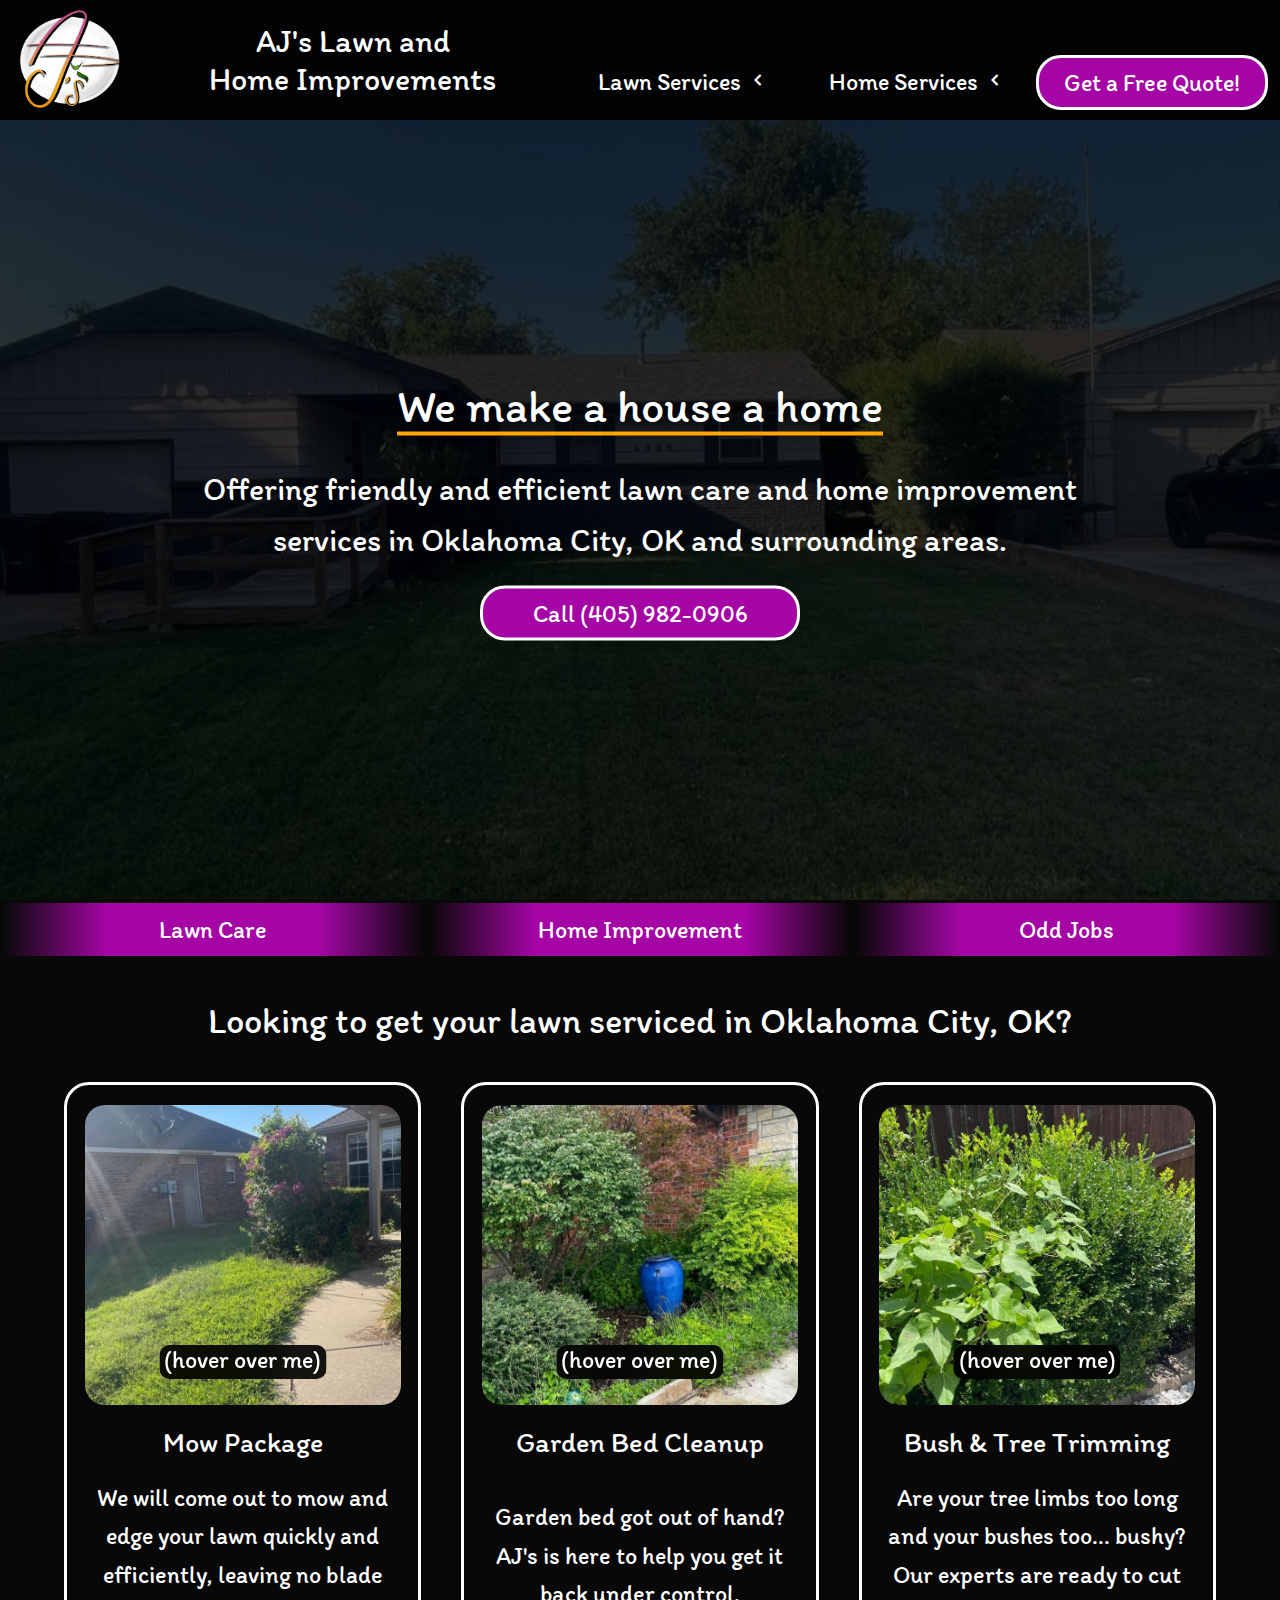
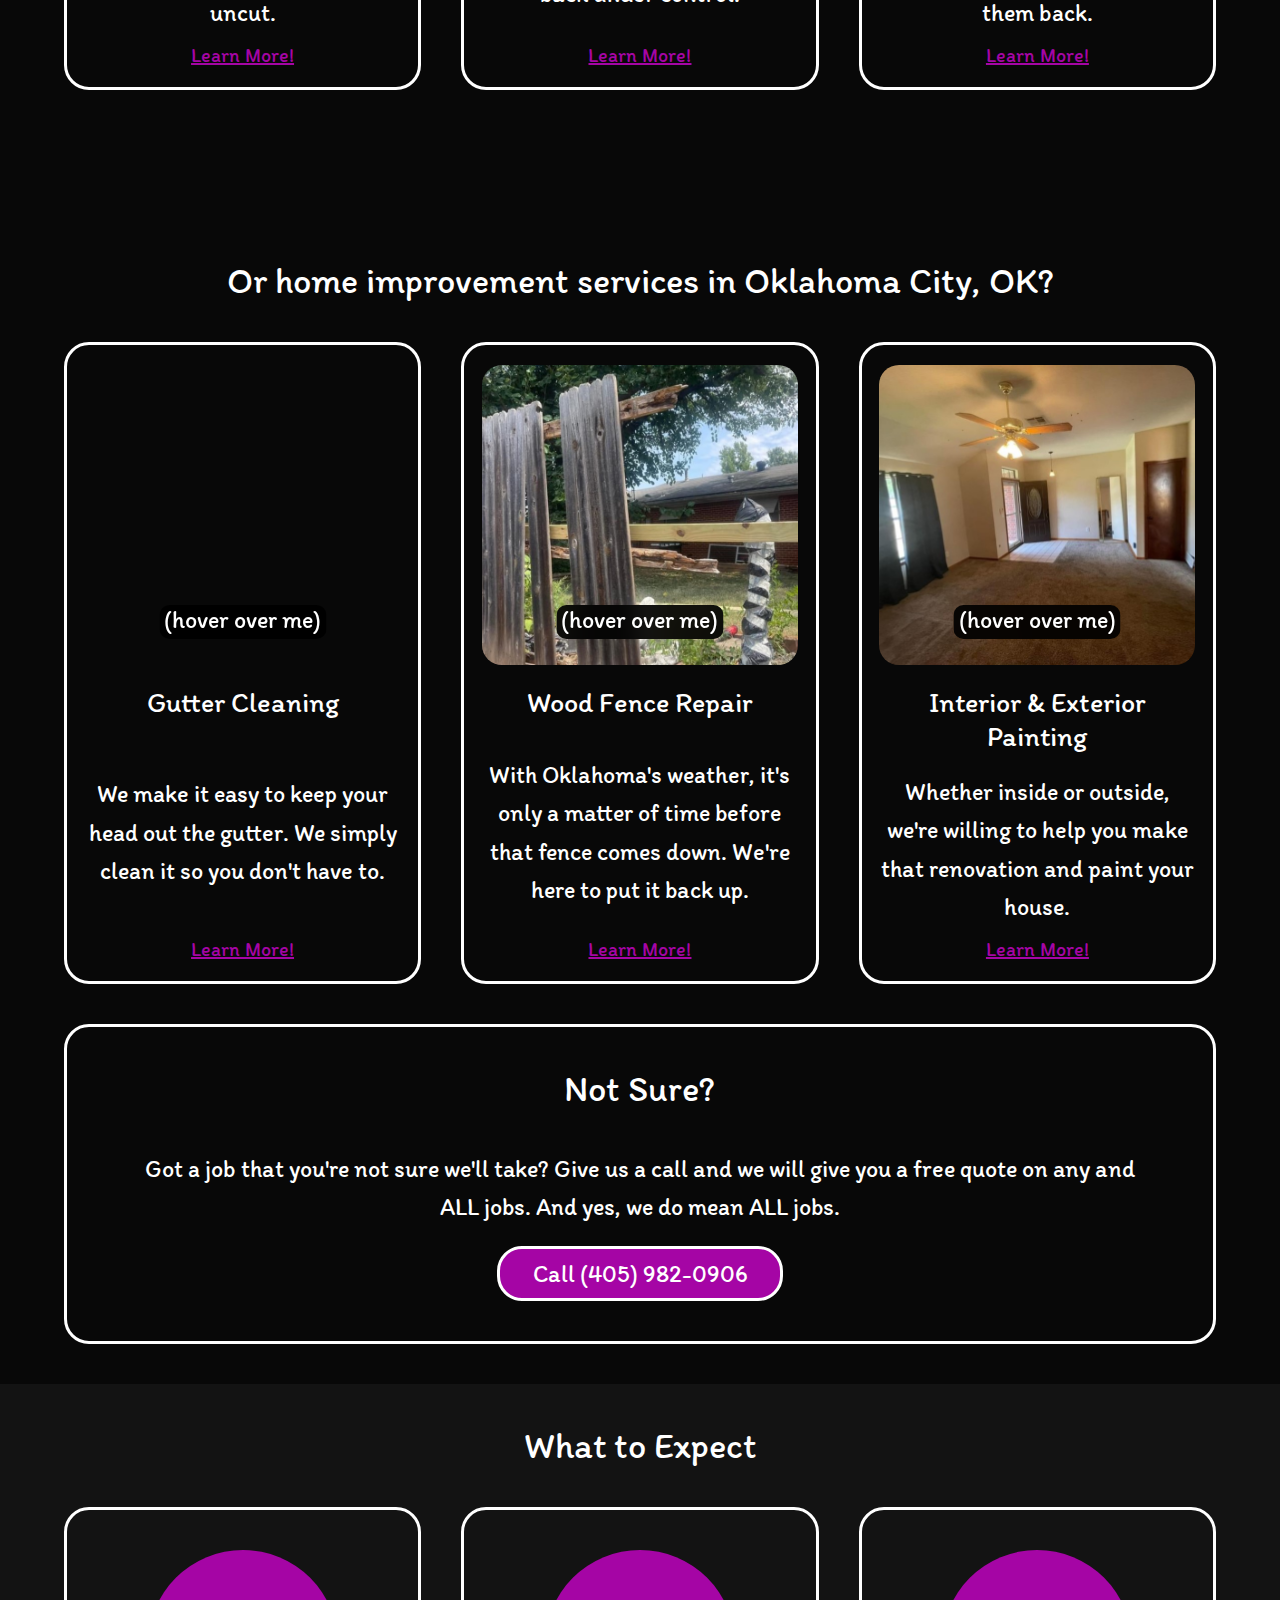
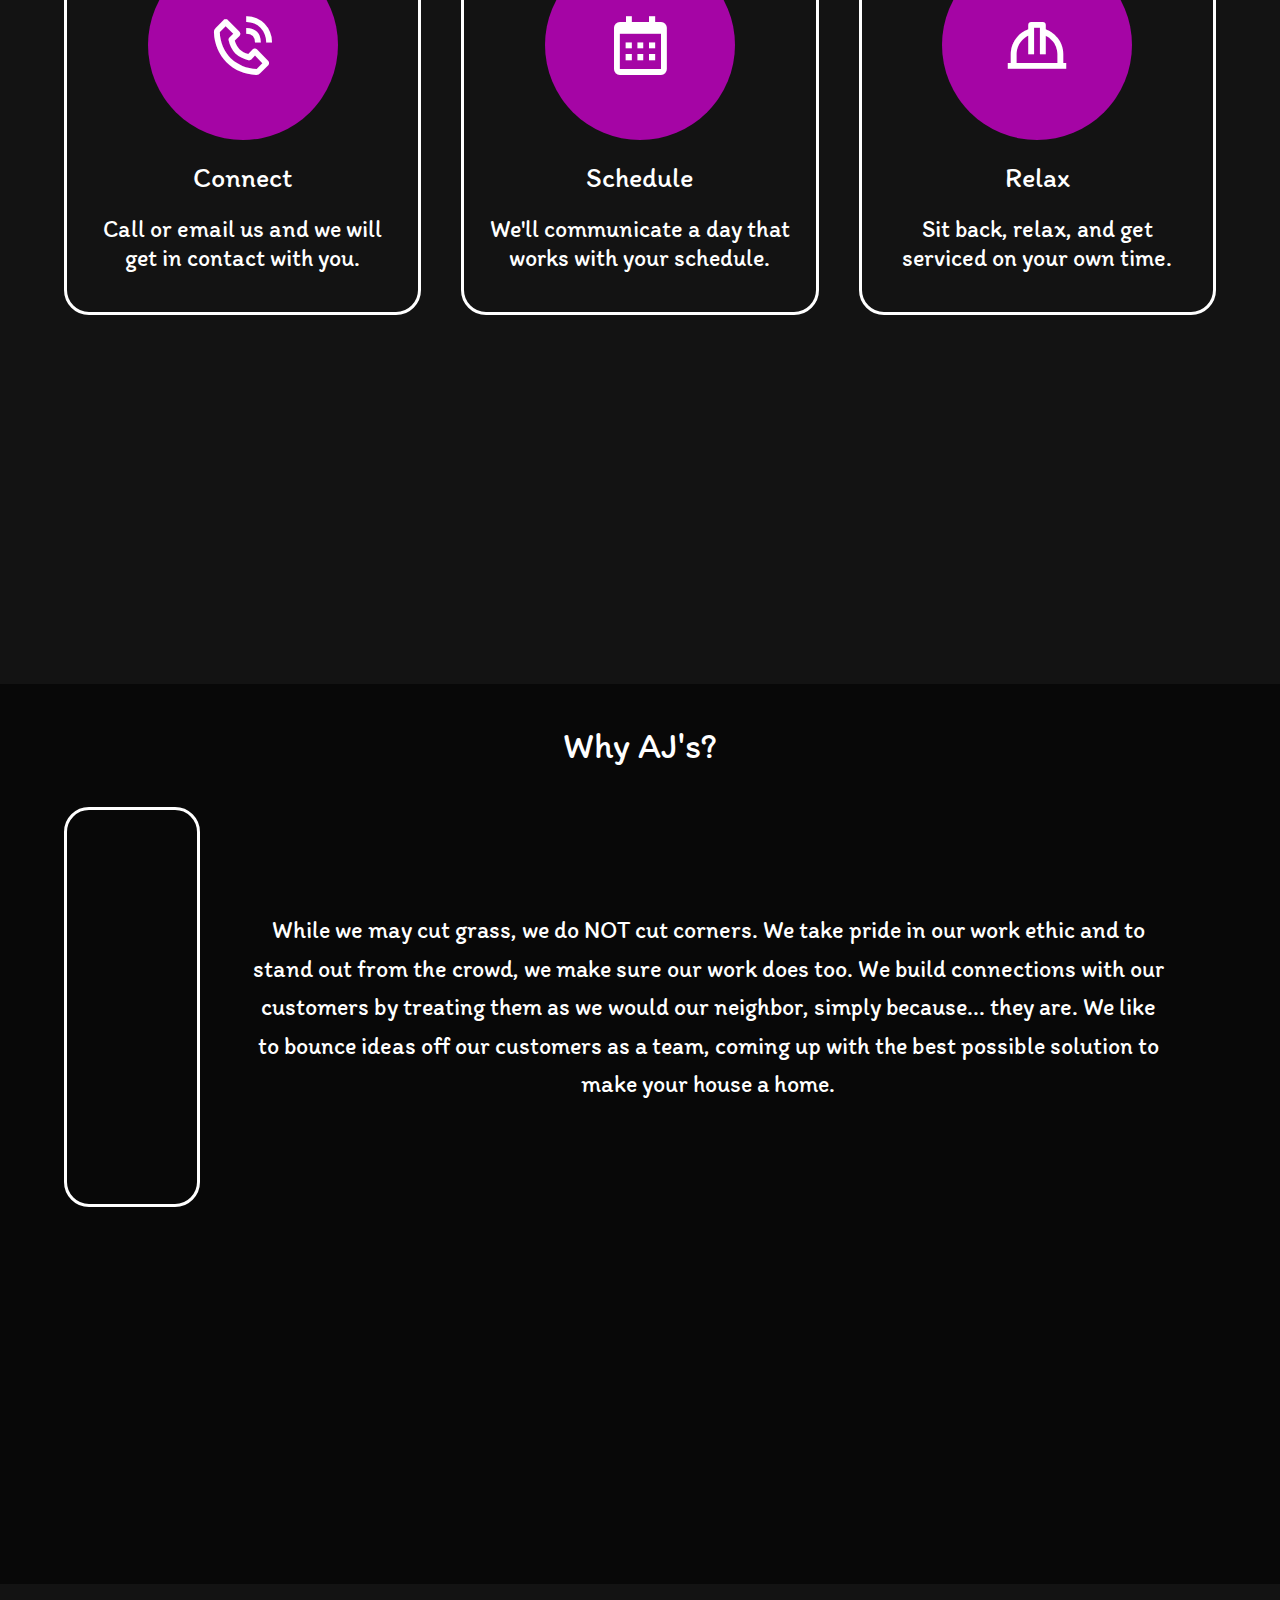
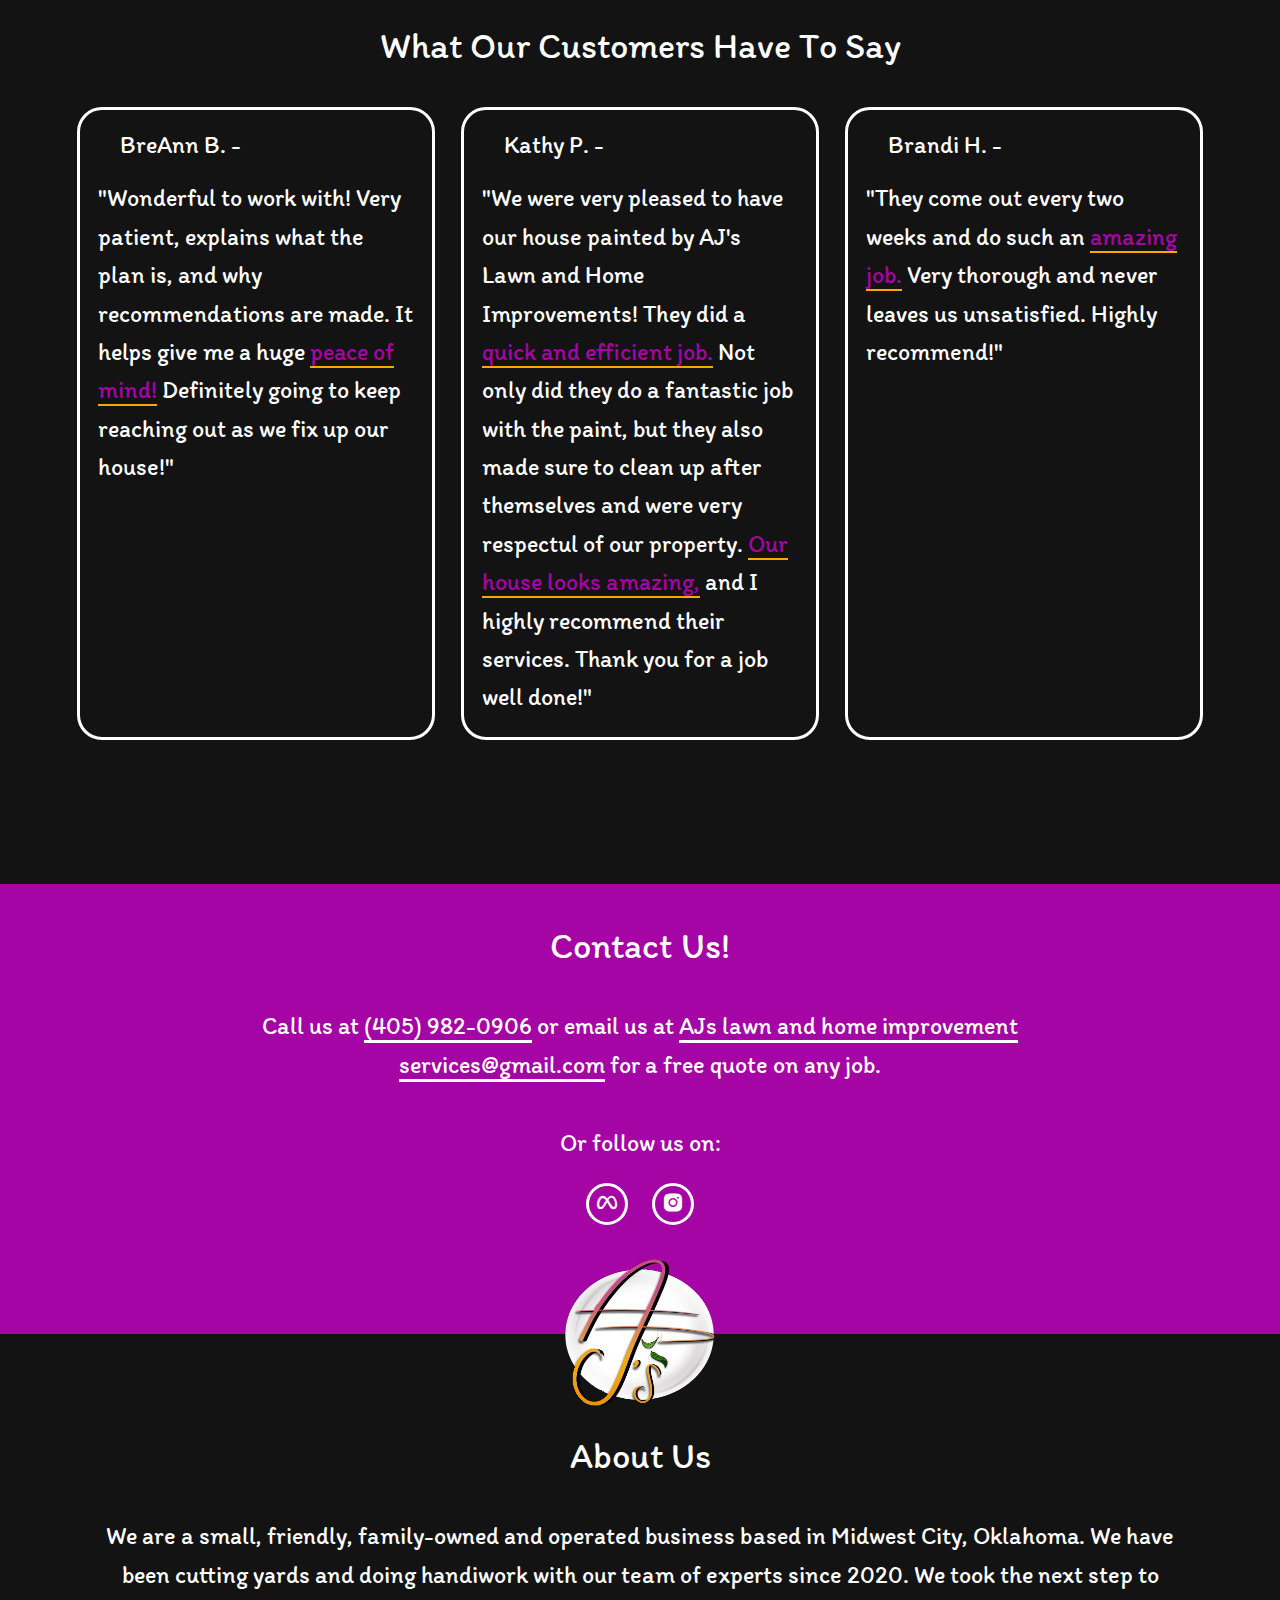
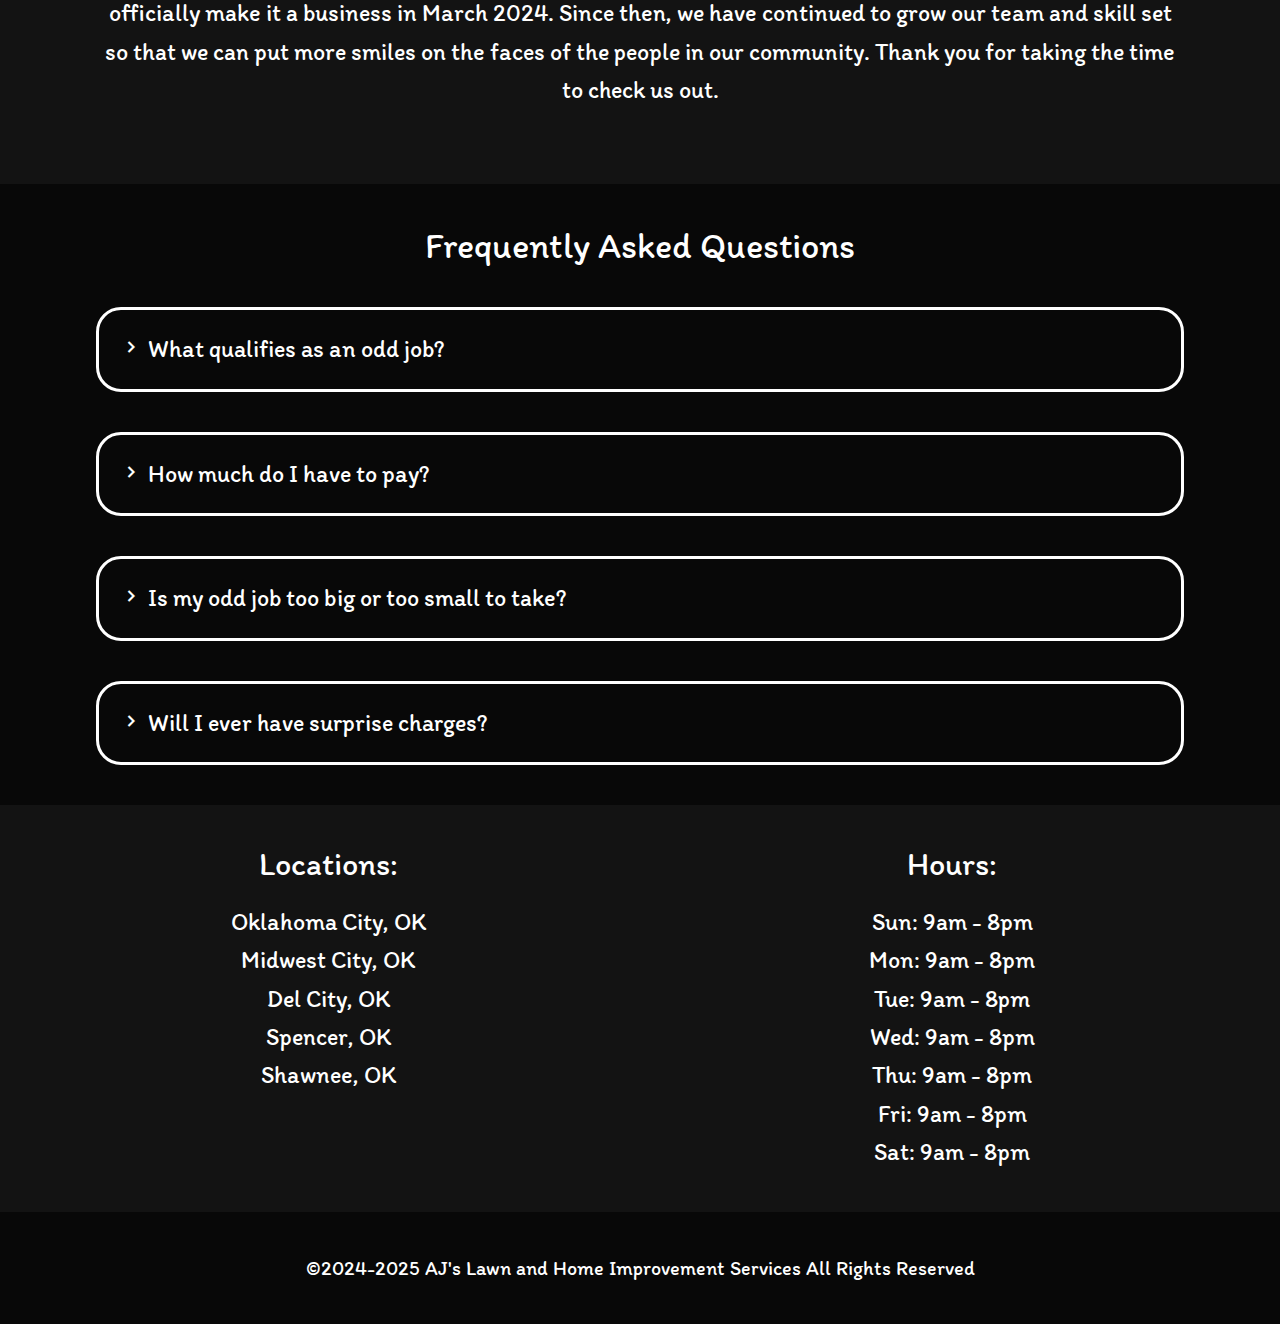
==== index.html @ fb057e5a "smoothes out service image transition" ====
<!DOCTYPE html>
<html lang="en">
<head>
    <meta charset="UTF-8">
    <meta name="viewport" content="width=device-width, initial-scale=1.0">
    <title>AJ's Lawn and Home Improvements</title>
    <link rel="shortcut icon" href="img/Ajs_logo1.png" type="image/x-icon">

    <link rel="stylesheet" href="style.css">

    <link href='https://unpkg.com/boxicons@2.1.4/css/boxicons.min.css' rel='stylesheet'>

        
    <link rel="preconnect" href="https://fonts.googleapis.com">
    <link rel="preconnect" href="https://fonts.gstatic.com" crossorigin>
    <link href="https://fonts.googleapis.com/css2?family=Itim&family=Red+Hat+Display:ital,wght@0,300..900;1,300..900&display=swap" rel="stylesheet">
</head>

 
<body>
    <!-- ----------- Nav -------------- -->
    <header>
        <nav>
            <a class="nav-block" href="#">
                <img src="img/Ajs_logo1.png" alt="AJ's Lawn and Home Improvements Logo" loading="lazy">
                <h1>AJ's Lawn and
                    <br>Home Improvements
                </h1>
            </a>

            <i id="menu-icon" class='bx bx-menu' tabindex="0"></i>
            <div id="hamburger-menu" class="nav-block">                
                <details class="nav-dropdown" id="lawn-dropdown">
                    <summary>Lawn Services
                        <i class='bx bx-chevron-down'></i>
                    </summary>
                    
                    <ul class="dropdown">
                        <li><a href="AJsmowservice.html">Mow Package</a></li>
                        <li><a href="AJsgardenservice.html">Garden Bed Cleanup</a></li>
                        <li><a href="AJsbushandtreetrimmingservices.html">Bush And Tree Trimming</a></li>
                    </ul>
                </details>

                <details class="nav-dropdown" id="home-dropdown">
                    <summary>Home Services
                        <i class='bx bx-chevron-down'></i>
                    </summary>

                    <ul class="dropdown">
                        <li><a href="AJsguttercleaningservices.html">Gutter Cleaning</a></li>
                        <li><a href="AJsfencerepairservices.html">Wood Fence Repair</a></li>
                        <li><a href="AJspaintservices.html">Interior & Exterior Painting</a></li>
                    </ul>
                </details>
                
    
                <a href="tel:+14059820906" class="nav-btn">Get a Free Quote!</a>
            </div>
        </nav>
    </header>

    <!-- ---------- Hero -------------- -->
    <main>
    <section id="hero">
        <div class="hero-container">
            <div role="presentation" class="hero-img"></div>
            <div class="hero-overlay">
                <h2>We make a house a home</h2>
                <p>Offering friendly and efficient lawn care and home improvement services in Oklahoma City, OK and surrounding areas.</p>
                <a class="call-btn" href="tel:+14059820906">Call (405) 982-0906</a>
            </div>
        </div>
        <!-- img footer -->
        <ul id="hero-footer">
            <li class="hero-footer-item">Lawn Care</li>
            <li class="hero-footer-item">Home Improvement</li>
            <li class="hero-footer-item">Odd Jobs</li>
        </ul>
    </section>


    <!-- -------- Service List --------- -->
    <section id="lawn-service-container" class="service-container">
        <h2>Looking to get your lawn serviced in Oklahoma City, OK? </h2>
        <div class="services-list">
            <div class="card">
                <div class="service-img" tabindex="0"><div class="mow-b"></div><div class="mow-a"></div></div>
                <div class="card-content">
                    <h3>Mow Package</h3>
                    <p>We will come out to mow and edge your lawn quickly and efficiently, leaving no blade uncut.</p>
                    <a href="AJsmowservice.html">Learn More!</a>
                </div>
            </div>

            <div class="card">
                <div class="service-img" tabindex="0"><div class="garden-b"></div><div class="garden-a"></div></div>
                <div class="card-content">
                    <h3>Garden Bed Cleanup</h3>
                    <p>Garden bed got out of hand? AJ's is here to help you get it back under control.</p>
                    <a href="AJsgardenservice.html">Learn More!</a>
                </div>
            </div>
            
            <div class="card">
                <div class="service-img" tabindex="0"><div class="bush-b"></div><div class="bush-a"></div></div>
                <div class="card-content">
                    <h3>Bush & Tree Trimming</h3>
                    <p>Are your tree limbs too long and your bushes too... bushy? Our experts are ready to cut them back.</p>
                    <a href="AJsbushandtreetrimmingservices.html">Learn More!</a>
                </div>
            </div>
        </div>
    </section>


    <!-- -------- Home Services --------- -->
    <section id="home-service-container" class="service-container">
        <h2>Or home improvement services in Oklahoma City, OK?</h2>
        <div class="services-list">
            <div class="card">
                <div class="service-img" tabindex="0"><div class="gutter-b"></div><div class="gutter-a"></div></div>
                <div class="card-content">
                    <h3>Gutter Cleaning</h3>
                    <p>We make it easy to keep your head out the gutter. We simply clean it so you don't have to.</p>
                    <a href="AJsguttercleaningservices.html">Learn More!</a>
                </div>
            </div>
            <div class="card">
                <div class="service-img" tabindex="0"><div class="fence-b"></div><div class="fence-a"></div></div>
                <div class="card-content">
                    <h3>Wood Fence Repair</h3>
                    <p>With Oklahoma's weather, it's only a matter of time before that fence comes down. We're here to put it back up.</p>
                    <a href="AJsfencerepairservices.html">Learn More!</a>
                </div>
            </div>
            <div class="card">
                <div class="service-img" tabindex="0"><div class="paint-b"></div><div class="paint-a"></div></div>
                <div class="card-content">
                    <h3>Interior & Exterior Painting</h3>
                    <p>Whether inside or outside, we're willing to help you make that renovation and paint your house.</p>
                    <a href="AJspaintservices.html">Learn More!</a>
                </div>
            </div>
        </div>

        <!-- ------- Odd Jobs -------- -->
        <div id="odd">
            <h2>Not Sure?</h2>
            <p>Got a job that you're not sure we'll take? Give us a call and we will give you a free quote on any and ALL jobs. And yes, we do mean ALL jobs.</p>
            <a class="call-btn" href="tel:+14059820906">Call (405) 982-0906</a>
        </div>
    </section>

    
    <!-- -------- How It Works --------- -->
    <section class="expect-container">
        <h2>What to Expect</h2>
        <div class="expect-card-container">
            <div class="expect-card">
                <i class='bx bx-phone-call' alt="phone"></i>
                <h3>Connect</h3>
                <p>Call or email us and we will get in contact with you.</p>
            </div>
            <div class="expect-card">
                <i class='bx bx-calendar' alt="calendar"></i>
                <h3>Schedule</h3>
                <p>We'll communicate a day that works with your schedule.</p>
            </div>
            <div class="expect-card">
                <i class='bx bx-hard-hat' alt="hard-hat"></i>
                <h3>Relax</h3>
                <p>Sit back, relax, and get serviced on your own time.</p>
            </div>
        </div>
    </section>


    <!-- --------- Why Us --------- -->
    <section id="why">
        <h2>Why AJ's?</h2>
        <div id="why-container">
            <img src="img/Background2.jpg" loading="lazy" alt="nice clean house">
            <div>
                <p>While we may cut grass, we do NOT cut corners. We take pride in our work ethic and to stand out from the crowd, we make sure our work does too. We build connections with our customers by treating them as we would our neighbor, simply because... they are. We like to bounce ideas off our customers as a team, coming up with the best possible solution to make your house a home.
                </p>
            </div>
        </div>
    </section>


    <!-- ------- Testimonials -------- -->
    <section id="testimonials">
        <h2>What Our Customers Have To Say</h2>
        <div class="testimonials-container">
            <div class="testimonial">
                <p class="name">BreAnn B. -</p>
                <p class="review">"Wonderful to work with! Very patient, explains what the plan is, and why recommendations are made. It helps give me a huge <span class="em">peace of mind!</span> Definitely going to keep reaching out as we fix up our house!"</p>
            </div>
            <div class="testimonial">
                <p class="name">Kathy P. -</p>
                <p class="review">"We were very pleased to have our house painted by AJ's Lawn and Home Improvements! They did a <span class="em">quick and efficient job.</span> Not only did they do a fantastic job with the paint, but they also made sure to clean up after themselves and were very respectul of our property. <span class="em">Our house looks amazing,</span> and I highly recommend their services. Thank you for a job well done!"</p>
            </div>
            <div class="testimonial">
                <p class="name">Brandi H. -</p>
                <p class="review">"They come out every two weeks and do such an <span class="em">amazing job.</span> Very thorough and never leaves us unsatisfied. Highly recommend!"</p>
            </div>
        </div>
    </section>

    <!-- --------- CTA ------------ -->
    <section id="contact">
        <h2>Contact Us!</h2>
        <p>Call us at 
            <a href="tel:+14059820906">(405) 982-0906</a> 
            or email  us at  
            <a href="mailto:ajslawnandhomeimprovementservices@gmail.com">AJs lawn and home improvement services@gmail.com</a>
            for a free quote on any job.
        </p>
        <p>Or follow us on:</p>
        <div class="social">
            <a target="_blank" href="https://www.facebook.com/profile.php?id=61559589351404" alt="AJs facebook page" aria-label="check out AJ's Facebook page" title="check out AJ's Facebook page"><i class='bx bxl-meta'></i></a>
            <a target="_blank" href="https://www.instagram.com/_fresky_/" alt="AJs Instagram" aria-label="Check out AJ's Instagram page" title="Check out AJ's Instagram page"><i class='bx bxl-instagram-alt'></i></a>
        </div>
    </section>

    <!-- ------- About ------- -->
    <section id="about">
        <img src="img/Ajs_logo1.png" alt="aj's logo" loading="lazy">
        <h2>About Us</h2>
        <p>We are a small, friendly, family-owned and operated business based in Midwest City, Oklahoma. We have been cutting yards and doing handiwork with our team of experts since 2020. We took the next step to officially make it a business in March 2024. Since then, we have continued to grow our team and skill set so that we can put more smiles on the faces of the people in our community. Thank you for taking the time to check us out.</p>
    </section>
    </main>

    <!-- --------- Footer -------- -->
    <footer>

        <section id="faq">
            <h2>Frequently Asked Questions</h2>
            <details class="question">
                <summary>
                    <i class='bx bx-chevron-down'></i>
                    <p>What qualifies as an odd job?</p>
                </summary>
                <div class="answer">
                    <hr>
                    <p>
                        Any job that you don't want to do! Whether it's easy or hard, we're willing to talk it through and see what we can do to make your house a home.
                    </p>
                </div>
            </details>
            <details class="question">
                <summary>
                    <i class='bx bx-chevron-down'></i>
                    <p>How much do I have to pay?</p>
                </summary>
                <div class="answer">
                    <hr>
                    <p>
                        Just as the work required from job to job will vary, the pay varies too. This allows us to service you for the fairest rate on our work.
                    </p>
                </div>            
            </details>
            <details class="question">
                <summary>
                    <i class='bx bx-chevron-down'></i>
                    <p>Is my odd job too big or too small to take?</p>
                </summary>
                <div class="answer">
                    <hr>
                    <p>
                        There is no job that is too big or too small for us. We do everything from cutting grass and putting up shelves to building full on room additions.
                    </p>
                </div>            
            </details>
            <details class="question">
                <summary>
                    <i class='bx bx-chevron-down'></i>
                    <p>Will I ever have surprise charges?</p>
                </summary>
                <div class="answer">
                    <hr>
                    <p>
                        NO! We will never spring extra charges on you. We only charge extra for cutting overgrown yards and cutting tree limbs that are next to powerlines. However, these charges will be brought up when we give you an estimate. 
                    </p>
                </div>            
            </details>
        </section>

        <div class="footer-container">
            <!-- Locations -->
            <div id="locations" class="shared">
                <h2 class="footer-h2">Locations: </h2>
                <ul class="footer-list">
                    <li>Oklahoma City, OK</li>
                    <li>Midwest City, OK</li>
                    <li>Del City, OK</li>
                    <li>Spencer, OK</li>
                    <li>Shawnee, OK</li>
                </ul>
            </div>

            <hr class="shared">
    
            <!-- Hours -->
            <div id="hours" class="shared">
                <h2 class="footer-h2">Hours: </h2>
                <ul class="footer-list">
                    <li>Sun: 9am - 8pm</li>
                    <li>Mon: 9am - 8pm</li>
                    <li>Tue: 9am - 8pm</li>
                    <li>Wed: 9am - 8pm</li>
                    <li>Thu: 9am - 8pm</li>
                    <li>Fri: 9am - 8pm</li>
                    <li>Sat: 9am - 8pm</li>
                </ul>
            </div>
        </div>
        <div id="footer-btm">&copy;2024-2025 AJ's Lawn and Home Improvement Services All Rights Reserved</div>
    </footer>

    <script src="script.js" defer></script>

</body>
---- style.css ----
html {
	scrollbar-color: var(--secondary) var(--primary);
	overflow-x: hidden;
}

* {
	box-sizing: border-box;
	padding: 0;
	margin: 0;
	font-family: "Itim", cursive;
	font-weight: 400;
	font-style: normal;
}

:root {
	--primary: #a505a5;
	--secondary: #fda604;
	--main-bg: #080808;
	--second-bg: #131313;
	--smallest-font-size: 20px;
	--regular-font-size: 24px;
	--small-header-font-size: 32px;
	--large-header-font-size: 36px;
	--line-height: 1.6;
	--reg-pad: 40px;
	--md-pad: 20px;
	--sm-pad: 10px;
	--center: 0 auto;
}

body {
	background-color: var(--main-bg);
	font-style: normal;
	overflow-x: hidden;
	position: relative;
	z-index: -10;
}
header {
	position: sticky;
	height: 0;
	top: 0;
	left: 0;
	z-index: 5;
	width: 100%;
}
nav {
	width: 100%;
	display: flex;
	flex-direction: row;
	justify-content: space-between;
	align-items: end;
	padding: var(--sm-pad);
	color: white;
	background-color: rgba(0, 0, 0, 0.9);
}
#menu-icon {
	display: none;
	font-size: var(--large-header-font-size);
}
.nav-block {
	display: flex;
	flex-direction: row;
	align-items: center;
	text-align: center;
}

a.nav-block {
	min-width: 38vw;
	justify-content: space-between;
}

#hamburger-menu {
	min-width: 55vw;
	display: flex;
	flex-direction: row;
	justify-content: space-evenly;
	align-items: center;
}

a.nav-block h1 {
	font-size: var(--small-header-font-size);
	transition: transform 0.3s ease-out;
	text-align: center;
}

a.nav-block h1:hover,
a.nav-block:focus h1 {
	transform: scale(1.05);
}

nav a {
	text-decoration: none;
	color: white;
}

.nav-block img {
	margin: 0 10px;
	width: 100px;
	height: 100px;
	transition: transform 0.3s ease-out;
}
.nav-block img:hover, .nav-block:focus img {
	transform: scale(1.1);
}
.nav-btn {
	padding: var(--sm-pad);
	min-width: 213px;
	background-color: var(--primary);
	border-radius: 25px;
	border: 3px solid white;
}

.nav-btn:hover,
.nav-btn:focus {
	transform: scale(1.1);
	border: 3px solid var(--secondary);
	color: var(--secondary);
	box-shadow: 0 0 12px var(--secondary);
}

.nav-dropdown,
.nav-btn {
	font-size: var(--regular-font-size);
	text-decoration: none;
	transition: 0.3s ease-out;
	color: white;
	cursor: pointer;
	position: relative;
	width: 33%;
}
.nav-dropdown summary {
	list-style-type: none;
	border-bottom: 3px solid transparent;
	transition: transform 0.3s ease-in-out, border-bottom 0.3s ease-in-out;
}
.nav-dropdown i {
	transform: rotate(90deg);
	transition: transform 0.3s ease-in-out;
}
.nav-dropdown ul {
	display: block;
	position: absolute;
	overflow: hidden;
	padding-top: 53px;
	top: 0;
	left: 50%;
	transform: translateX(-50%);
	border-radius: 0 0 10px 10px;
	opacity: 0;
	max-height: 0;
	transition: max-height 0.4s ease, opacity 0.4s ease;
}
.nav-dropdown.active summary {
	transform: scale(1.1);
	border-bottom: 3px solid var(--primary);
}
.nav-dropdown.active i {
	transform: rotate(0deg);
}
.nav-dropdown.active ul{
	opacity: 1;
	max-height: 206px;
}
.nav-dropdown ul li {
	list-style-type: none;
	text-wrap: nowrap;
	padding: var(--sm-pad) 15px;
	border-bottom: 2px solid white;
	background-color: rgba(0, 0, 0, 0.9);
}
.nav-dropdown ul li:nth-child(1) {
	padding-top: 0;
}
.nav-dropdown ul li:last-child {
	border-bottom: 3px solid transparent;
	border-radius: 0 0 10px 10px;
}
.nav-dropdown ul li a {
	text-decoration: none;
	color: white;
	border-bottom: 3px solid transparent;
	transition: border-bottom 0.3s ease;
}
.nav-dropdown ul li a:hover, .nav-dropdown ul li a:focus {
	border-bottom: 3px solid var(--primary);
}

/*---------- hero-------------*/

section {
	min-height: 100lvh;
}

#hero .hero-container {
	position: relative;
	width: 100%;
	height: 100lvh;
}

#hero .hero-img {
	background-image: linear-gradient(rgba(0, 0, 0, 0.8), rgba(0, 0, 0, 0.8)),
		url(img/Background1.jpg);
	background-position: top;
	background-repeat: no-repeat;
	background-size: cover;
	position: relative;
	height: 100lvh;
}

#hero .hero-overlay {
	display: flex;
	flex-direction: column;
	align-items: center;
	text-align: center;
	position: absolute;
	width: 100%;
	color: white;
	top: 55%;
	left: 50%;
	transform: translate(-50%, -50%);
	z-index: 3;
}

.hero-overlay h2 {
	text-decoration: underline;
	text-decoration-color: var(--secondary);
	text-underline-offset: 10px;
	font-size: 46px;
	padding: var(--md-pad) var(--sm-pad) 0;
	width: 90%;
	margin: auto;
	line-height: var(--line-height);
}

.hero-overlay p {
	font-size: var(--small-header-font-size);
	padding: var(--md-pad) var(--sm-pad);
	width: 75%;
	line-height: var(--line-height);
}

a.call-btn {
	width: 25%;
	min-width: 265px;
	color: white;
	font-size: var(--regular-font-size);
	text-decoration: none;
	padding: var(--sm-pad);
	background-color: var(--primary);
	border: 3px solid white;
	border-radius: 25px;
	text-align: center;
	display: block;
	margin: var(--center);
	transition: transform 0.3s ease;
}

a.call-btn:hover, a.call-btn:focus {
	transform: scale(1.1);
	border: 3px solid var(--secondary);
	color: var(--secondary);
	box-shadow: 0 0 12px var(--secondary);
}

#hero-footer {
	display: flex;
	flex-direction: row;
	justify-content: space-around;
	width: 100%;
}

#hero-footer .hero-footer-item {
	font-size: var(--regular-font-size);
	list-style-type: none;
	background-image: linear-gradient(
		90deg,
		var(--main-bg),
		var(--primary),
		var(--primary),
		var(--primary),
		var(--main-bg)
	);
	width: 100%;
	text-align: center;
	padding: 12px var(--sm-pad);
	border: solid 3px var(--main-bg);
	color: white;
	text-wrap: nowrap;
}

/* ---------- services ----------- */
.service-container {
	background-color: var(--main-bg);
	width: 100%;
	padding: var(--reg-pad) 0 0;
}
#home-service-container {
	padding: 0 0 var(--reg-pad);
}
.service-container h2 {
	color: white;
	font-size: var(--large-header-font-size);
	text-align: center;
	display: block;
	width: 90%;
	margin: var(--center);
}
.services-list {
	display: flex;
	flex-direction: row;
	justify-content: space-between;
	width: 90%;
	margin: var(--center);
	padding: var(--reg-pad) 0;
}
.services-list .card {
	width: 31%;
	display: flex;
	flex-direction: column;
	background-color: var(--main-bg);
	border: solid 3px white;
	border-radius: 25px;
	transition: 0.3s ease-in-out;
	padding: var(--md-pad) 0;
}
.services-list .card:hover,
.services-list .card.active,
.services-list .card:focus {
	transform: scale(1.05);
	background-color: var(--second-bg);
	border: 3px solid var(--primary);
}
.mow-b {
	opacity: 1;
	position: absolute;
	top: 0;
	left: 0;
	width: 100%;
	height: 100%;
	background-image: url(img/AJs_Mow_Before.jpg);
	background-repeat: no-repeat;
	background-position: center;
	background-size: cover;
}
.mow-a{
	opacity: 0;
	position: absolute;
	top: 0;
	left: 0;
	width: 100%;
	height: 100%;
	background: url(img/AJs_Mow_After.jpg);
	background-repeat: no-repeat;
	background-position: center;
	background-size: cover;
}
.garden-b {
	opacity: 1;
	position: absolute;
	top: 0;
	left: 0;
	width: 100%;
	height: 100%;
	background: url(img/AJs_Garden_Before.jpg);
	background-repeat: no-repeat;
	background-position: center;
	background-size: cover;
}
.garden-a{
	opacity: 0;
	position: absolute;
	top: 0;
	left: 0;
	width: 100%;
	height: 100%;
	background: url(img/AJs_Garden_After.jpg);
	background-repeat: no-repeat;
	background-position: center;
	background-size: cover;
}
.bush-b {
	opacity: 1;
	position: absolute;
	top: 0;
	left: 0;
	width: 100%;
	height: 100%;
	background: url(img/AJs_Bush_Before.jpg);
	background-repeat: no-repeat;
	background-position: center;
	background-size: cover;
}
.bush-a {
	opacity: 0;
	position: absolute;
	top: 0;
	left: 0;
	width: 100%;
	height: 100%;
	background: url(img/AJs_Bush_After.jpg);
	background-repeat: no-repeat;
	background-position: center;
	background-size: cover;
}

.paint-b {
	opacity: 1;
	position: absolute;
	top: 0;
	left: 0;
	width: 100%;
	height: 100%;
	background: url(img/AJs_Paint_Before.jpg);
	background-repeat: no-repeat;
	background-position: center;
	background-size: cover;
}
.paint-a{
	opacity: 0;
	position: absolute;
	top: 0;
	left: 0;
	width: 100%;
	height: 100%;
	background: url(img/AJs_Paint_After.jpg);
	background-repeat: no-repeat;
	background-position: center;
	background-size: cover;
}
.fence-b {
	opacity: 1;
	position: absolute;
	top: 0;
	left: 0;
	width: 100%;
	height: 100%;
	background: url(img/AJs_Fence_Before.jpg);
	background-repeat: no-repeat;
	background-position: center;
	background-size: cover;
}
.fence-a{
	opacity: 0;
	position: absolute;
	top: 0;
	left: 0;
	width: 100%;
	height: 100%;
	background: url(img/AJs_Fence_After.jpg);
	background-repeat: no-repeat;
	background-position: center;
	background-size: cover;
}
.gutter-b {
	opacity: 1;
	position: absolute;
	top: 0;
	left: 0;
	width: 100%;
	height: 100%;
	background: url(img/AJs_Gutter_Before.jpg);
	background-repeat: no-repeat;
	background-position: center;
	background-size: cover;
}
.gutter-a{
	opacity: 0;
	position: absolute;
	top: 0;
	left: 0;
	width: 100%;
	height: 100%;
	background: url(img/AJs_Gutter_After.jpg);
	background-repeat: no-repeat;
	background-position: center;
	background-size: cover;
}

.service-img {
	width: 90%;
	max-width: 425px;
	height: 300px;
	margin: var(--center);
	transition: 0.4s ease-in-out;
	flex-grow: 0;
	position: relative;
}
.service-img div {
	transition: opacity 0.4s ease-out;
	border-radius: 20px;
}
.service-img:hover div:nth-child(1),
.service-img:focus div:nth-child(1){
	opacity: 0;
}
.service-img:hover div:nth-child(2),
.service-img:focus div:nth-child(2){
	opacity: 1;
}
.service-img::after {
	content: "(hover over me)";
	position: absolute;
	left: 50%;
	top: 80%;
	width: max-content;
	margin: var(--center);
	transform: translate(-50%, 0);
	font-size: var(--regular-font-size);
	padding: 0 5px 5px;
	border-radius: 10px;
	background-color: rgba(0, 0, 0, 0.9);
	backdrop-filter: blur(10px);
	color: white;
	text-align: center;
	transition: 0.3s ease;
	opacity: 1;
}
.service-img:hover::after,
.service-img:focus::after {
	content: "(hover over me)";
	opacity: 0;
}
.services-list .card .card-content {
	flex-grow: 2;
	display: flex;
	height: auto;
	flex-direction: column;
	justify-content: space-between;
	align-items: center;
}
.services-list .card h3 {
	font-size: 28px;
	color: white;
	text-align: center;
	width: 90%;
	padding: var(--md-pad) 0 0;
	margin: var(--center);
}
.service-container p {
	font-size: var(--regular-font-size);
	text-align: center;
	width: 90%;
	margin: var(--center);
	color: white;
	line-height: var(--line-height);
	padding: var(--md-pad) 0 0;
}
.services-list a {
	padding-top: var(--sm-pad);
	font-size: var(--smallest-font-size);
	text-decoration: underline;
	text-align: center;
	transition: transform 0.3s ease-out;
	color: var(--primary);
}
.services-list a:hover,
.services-list a:focus {
	transform: scale(1.1);
}
.services-container a:active,
a.call-btn:active,
.nav-btn:active,
.featured-service a.call-btn:active,
a.nav-block h1:active,
.nav-block img:active,
.services-list a:active,
#contact .social a:active {
	scale: 0.9;
}
div#odd {
	padding: var(--reg-pad) 0;
	background-color: var(--main-bg);
	border: solid 3px white;
	border-radius: 25px;
	width: 90%;
	margin: var(--center);
	transition: 0.3s ease-in-out;
}
div#odd:hover,
div#odd.active,
div#odd:focus {
	transform: scale(1.05);
	background-color: var(--second-bg);
	border: 3px solid var(--primary);
}
div#odd h2 {
	margin: var(--center);
	padding: 0 0 var(--reg-pad);
}
div#odd p {
	padding: 0 0 var(--md-pad);
	width: 90%;
	font-size: var(--regular-font-size);
	margin: var(--center);
}

/* ---------- featured ---------*/
.featured-service {
	width: 100%;
	padding: 100px 0 var(--reg-pad);
	background-color: var(--main-bg);
}
.featured-service h2 {
	padding: var(--reg-pad) 0;
	margin: var(--center);
	width: 90%;
	color: white;
	text-align: center;
	font-size: var(--large-header-font-size);
}
.featured-container {
	margin: var(--center);
	display: flex;
	flex-direction: row;
	gap: 40px;
	width: 90%;
}
.featured-container img {
	width: 35%;
	height: 300px;
	border-radius: 25px;
	border: 3px solid var(--primary);
}
.featured-container ul {
	display: flex;
	flex-direction: column;
	justify-content: space-around;
	color: white;
}
.featured-container ul li {
	font-size: var(--regular-font-size);
	list-style-type: none;
	display: flex;
	flex-direction: row;
	align-items: center;
	line-height: var(--line-height);
}
.featured-container ul li::before {
	content: "✔";
	display: inline-block;
	min-width: 30px;
	height: 30px;
	border-radius: 15px;
	font-size: var(--regular-font-size);
	color: var(--secondary);
	background-color: var(--primary);
	margin-right: 20px;
	text-align: center;
	font-weight: 500;
}
.featured-service a.call-btn {
	margin-top: var(--reg-pad);
}

/*----------expectations-----------*/

.expect-container {
	width: 100%;
	background-color: var(--second-bg);
	color: white;
}

.expect-container h2 {
	text-align: center;
	font-size: var(--large-header-font-size);
	padding: var(--reg-pad) 0 var(--reg-pad);
}

.expect-card-container {
	width: 90%;
	margin: var(--center);
	display: flex;
	flex-direction: row;
	justify-content: space-between;
	padding-bottom: var(--reg-pad);
}

.expect-card {
	display: flex;
	flex-direction: column;
	text-align: center;
	width: 31%;
	border: solid 3px white;
	border-radius: 25px;
	margin: --center;
	padding: var(--reg-pad) var(--md-pad);
	transition: 0.3s ease-in-out;
}

.expect-card:hover,
.expect-card.active,
.expect-card:focus {
	transform: scale(1.05);
	background-color: var(--main-bg);
	border: 3px solid var(--primary);
}

.expect-card i {
	background-color: var(--primary);
	color: white;
	font-size: 70px;
	padding: 60px;
	border-radius: 50%;
	margin: var(--center);
}

.expect-card h3 {
	font-size: 28px;
	margin: var(--center);
	padding: var(--md-pad) 0;
}

.expect-card p {
	font-size: var(--regular-font-size);
	width: 100%;
}

/* ---------- why us ---------- */

#why {
	background-color: var(--main-bg);
	color: white;
	padding: var(--reg-pad) 0;
}

#why h2 {
	text-align: center;
	font-size: var(--large-header-font-size);
	margin: var(--center);
	padding: 0 0 var(--reg-pad);
}

#why-container {
	display: flex;
	flex-direction: row;
	justify-content: space-around;
	align-items: center;
	width: 90%;
	margin: var(--center);
}

#why-container img {
	width: 500px;
	height: 400px;
	border-radius: 25px;
	border: 3px solid white;
	transition: border-color 0.3s ease-out, transform 0.3s ease-out;
}
#why-container img:hover,
#why-container img.active,
#why-container img:focus {
	border-color: var(--primary);
	transform: scale(1.05);
}

#why-container p {
	text-align: center;
	width: 90%;
	padding: var(--md-pad) 0;
	margin: var(--center);
	font-size: var(--regular-font-size);
	line-height: var(--line-height);
}

/*------------ testimonials ------------*/
#testimonials {
	background-color: var(--second-bg);
	padding-bottom: var(--reg-pad);
}

#testimonials h2 {
	color: white;
	font-size: var(--large-header-font-size);
	text-align: center;
	margin: var(--center);
	padding: var(--reg-pad) 0;
	width: 80%;
}

.testimonials-container {
	display: flex;
	flex-direction: row;
	justify-content: space-between;
	width: 90%;
	margin: var(--center);
}

.testimonial {
	width: 31%;
	color: white;
	background-color: var(--second-bg);
	border: solid 3px white;
	border-radius: 25px;
	margin: var(--center);
	transition: 0.3s ease-in-out;
	padding: var(--md-pad) 0;
}

.testimonial:hover,
.testimonial.active,
.testimonial:focus {
	border: 3px solid var(--primary);
	transform: scale(1.05);
	background-color: var(--main-bg);
}

.testimonial p.name {
	font-size: var(--regular-font-size);
	font-weight: 550;
	width: 100%;
	padding-left: var(--reg-pad);
}

.testimonial p.review {
	font-size: var(--regular-font-size);
	width: 90%;
	margin: var(--center);
	line-height: var(--line-height);
	padding-top: var(--md-pad);
}

.testimonial span.em {
	color: var(--primary);
	border-bottom: 2px solid var(--secondary);
}

/* ---------contact----------*/
section#contact {
	min-height: 50lvh;
	width: 100%;
	background-color: var(--primary);
	color: white;
	padding: 0 0 100px;
}

#contact h2 {
	font-size: var(--large-header-font-size);
	text-align: center;
	padding: var(--reg-pad) 0;
	width: 90%;
	margin: var(--center);
}
#contact p {
	margin: var(--center);
	font-size: var(--regular-font-size);
	text-align: center;
	width: 75%;
	line-height: var(--line-height);
}
#contact p:nth-child(2) {
	padding-bottom: var(--reg-pad);
}
#contact a {
	color: white;
	transition: 0.3s ease-in-out;
	text-decoration: none;
	border-bottom: 3px solid white;
}
#contact a:hover,
#contact a:focus {
	border-bottom: 3px solid var(--secondary);
	color: var(--secondary);
}
#contact p:nth-child(3) {
	padding-bottom: var(--md-pad);
}
#contact .social {
	text-align: center;
	color: white;
}
#contact .social a {
	font-size: var(--regular-font-size);
	color: white;
	border: 3px solid white;
	width: 42px;
	height: 42px;
	line-height: var(--line-height);
	display: inline-block;
	text-align: center;
	border-radius: 50%;
	margin: 0 10px;
	transition: transform 0.3s ease-in-out;
}
#contact .social a:hover,
#contact .social a:focus {
	transform: scale(1.2);
	background-color: var(--primary);
	color: var(--secondary);
	box-shadow: 0 0 25px var(--secondary);
	border-color: var(--secondary);
}

/*--------- About -----------*/
section#about {
	width: 100%;
	color: white;
	padding: 100px var(--reg-pad) var(--reg-pad);
	text-align: center;
	position: relative;
	background-color: var(--second-bg);
	min-height: 50lvh;
}
#about img {
	width: 150px;
	height: 150px;
	margin: 0 auto;
	position: absolute;
	top: 0;
	left: 50;
	transform: translate(-50%, -50%);
}
#about h2 {
	font-size: var(--large-header-font-size);
	margin: var(--center);
}
#about p {
	text-align: center;
	width: 90%;
	font-size: var(--regular-font-size);
	line-height: var(--line-height);
	margin: var(--center);
	padding: var(--reg-pad) 0 0;
}

/*----------footer------------*/
footer {
	color: white;
}

.footer-h2 {
	font-size: var(--small-header-font-size);
	text-align: center;
}

section#faq {
	min-height: 50lvh;
	background-color: var(--main-bg);
}
#faq h2 {
	padding: var(--reg-pad) 0;
	text-align: center;
	font-size: var(--large-header-font-size);
	width: 80%;
	margin: auto;
}
#faq details {
	width: 85%;
	margin: var(--center) var(--reg-pad);
	border: 3px solid white;
	border-radius: 25px;
	line-height: var(--line-height);
	transition: padding 0.3s ease, border-color 0.3s ease;
}
#faq details.active {
	border-color: var(--primary);
	padding: 0 0 var(--md-pad);
}
#faq details:hover,
#faq details:has(:focus) {
	border-color: var(--primary);
}
#faq summary {
	padding: var(--md-pad);
	list-style-type: none;
	cursor: pointer;
	font-size: var(--regular-font-size);
	transition: color 0.3s ease;
}
#faq details summary p {
	display: inline;
	transition: transform 0.3s ease, color 0.3s ease;
}
#faq details.active summary p,
#faq details summary:hover p,
#faq details summary:focus p {
	color: var(--primary);
	transform: scale(1.05);
}
#faq details summary i {
	transform: rotate(-90deg);
	transition: transform 0.3s ease, color 0.3s ease;
}
#faq details.active summary i {
	transform: rotate(0deg);
	color: var(--primary);
}
#faq details summary:hover i,
#faq details summary:focus i {
	color: var(--primary);
}
#faq details .answer {
	font-size: var(--regular-font-size);
	overflow: hidden;
	max-height: 0;
	opacity: 0;
	transition: max-height 0.3s ease, opacity 0.3s ease-out;
}
#faq details.active .answer {
	opacity: 1;
	max-height: 300px;
}
#faq hr {
	border: none;
	height: 1px;
	background-color: var(--primary);
	width: 100%;
	margin: 0 0 var(--md-pad);
	display: block;
}
details .answer p {
	padding: 0 var(--md-pad);
}
.footer-container {
	width: 100%;
	display: flex;
	flex-direction: row;
	justify-content: space-between;
	text-align: center;
	margin: auto;
	padding: var(--reg-pad);
	background-color: var(--second-bg);
}

.footer-container .shared {
	width: 48%;
	display: flex;
	flex-direction: column;
	font-size: var(--regular-font-size);
	overflow-wrap: break-word;
}

.footer-container hr.shared {
	display: none;
}

ul.footer-list {
	list-style-type: none;
	padding-top: var(--md-pad);
}

footer ul li {
	line-height: var(--line-height);
}

#footer-btm {
	width: 100%;
	text-align: center;
	background-color: var(--primary-bg);
	padding: var(--reg-pad) 0;
	line-height: var(--line-height);
	font-size: var(--smallest-font-size);
}

.bx {
	font-family: boxicons !important;
	font-weight: 400;
	font-style: normal;
	font-variant: normal;
	line-height: 1;
	text-rendering: auto;
	display: inline-block;
	text-transform: none;
	-webkit-font-smoothing: antialiased;
	-moz-osx-font-smoothing: grayscale;
}
.bx-phone-call:before {
	content: "\ebb3";
}
.bx-menu:before {
	content: "\eb5f";
}
.bx-chevron-down:before {
	content: "\ea4a";
}
.bx-calendar:before {
	content: "\ea15";
}
.bxl-meta:before {
	content: "\ef27";
}
.bx-hard-hat:before {
	content: "\ef2e";
}

/*---------- medias ----------*/

@media screen and (max-width: 1080px) {
	nav {
		flex-direction: column;
		align-items: center;
	}
	a.nav-block {
		min-width: 70vw;
		margin: var(--center);
	}
	h1 br {
		display: none;
	}
	#hamburger-menu {
		min-width: 90vw;
		padding-right: var(--md-pad);
		margin: var(--center);
		justify-content: space-between;
	}
	.featured-service {
		padding-top: 175px;
	}
	#why-container img {
		height: 300px;
		width: 100%;
	}
	.testimonials-container {
		flex-direction: column;
		gap: var(--reg-pad);
	}
	.testimonial {
		width: 90%;
		margin: var(--center);
	}
}

@media screen and (max-width: 880px) {
	nav {
		flex-direction: row;
		align-items: center;
	}
	a.nav-block {
		width: 90%;
	}
	a.nav-block h1 {
		font-size: var(--small-header-font-size);
		width: 100%;
		text-align: center;
	}
	.nav-block img {
		height: 75px;
		width: 75px;
	}
	.nav-dropdown,
	.nav-btn {
		width: 80%;
		margin-top: var(--md-pad);
	}
	.nav-btn {
		margin-bottom: var(--md-pad);
	}
	#menu-icon {
		display: block;
		padding-right: var(--md-pad);
		cursor: pointer;
	}
	#hamburger-menu {
		padding: 0;
		display: flex;
		flex-direction: column;
		text-wrap: nowrap;
		align-items: center;
		min-width: 320px;
		position: absolute;
		right: -320px;
		top: 95px;
		background-color: rgba(0, 0, 0, 0.9);
		margin-right: 0;
		border-radius: 0 0 0 20px;
		border-left: 3px solid var(--primary);
		border-bottom: 3px solid var(--primary);
		transition: 0.3s ease-in-out;
		font-size: var(--smallest-font-size);
		opacity: 0;
	}
	#hamburger-menu.active {
		right: 0;
		opacity: 1;
	}
	.nav-dropdown ul {
		display: block;
		position: relative;
		padding-top: 0;
		transition: 0.3s ease-in-out;
		max-height: 0;
		opacity: 0;
	}
	.nav-dropdown ul li {
		position: relative;
		padding: var(--sm-pad);
		font-size: var(--smallest-font-size);
		background-color: transparent;
	}
	.nav-dropdown ul li:nth-child(1) {
		padding: var(--sm-pad);
	}
	.nav-dropdown ul li:last-child {
		padding: var(--sm-pad) var(--sm-pad) 0;
	}
	.nav-dropdown.active ul {
		max-height: 206px;
		opacity: 1;
	}
	.nav-dropdown.active i {
		transform: rotate(0deg);
	}
	.hero-overlay h2 {
		font-size: var(--small-header-font-size);
		width: 90%;
	}
	.hero-overlay p {
		width: 75%;
		font-size: var(--regular-font-size);
	}
	a.call-btn {
		font-size: var(--regular-font-size);
	}
	#hero-footer {
		flex-direction: column;
	}
	#hero-footer .hero-footer-item {
		border: none;
		border-top: solid 3px var(--main-bg);
		border-collapse: collapse;
	}
	.service-container {
		width: 100%;
		margin: var(--center);
	}
	.service-container h2 {
		width: 85%;
		margin: var(--center);
		font-size: var(--small-header-font-size);
	}
	.services-list {
		width: 100%;
		flex-direction: column;
		gap: var(--reg-pad);
	}
	.services-list .card {
		padding: var(--reg-pad) 0;
		width: 80%;
		margin: var(--center);
	}
	.service-img {
		height: 250px;
		width: 85%;
	}
	.service-img::after {
		content: "(tap here)";
		opacity: 1;
	}
	.service-img:hover::after,
	.service-img:focus::after {
		content: "(tap here)";
		opacity: 0;
	}
	.service-container p {
		font-size: var(--regular-font-size);
	}
	.services-list .card h3 {
		font-size: 28px;
	}
	div#odd {
		width: 80%;
		margin: var(--center);
		padding-left: var(--sm-pad);
		padding-right: var(--sm-pad);
	}
	div#odd p {
		font-size: var(--regular-font-size);
	}

	.featured-service {
		padding-top: 95px;
	}
	.featured-service h2 {
		font-size: var(--small-header-font-size);
		width: 85%;
	}
	.featured-container {
		flex-direction: column;
		margin: var(--center);
	}
	.featured-container img {
		width: 50%;
		height: 250px;
		margin: var(--center);
	}
	.featured-container ul {
		width: 85%;
		margin: var(--center);
		gap: var(--md-pad);
	}
	.expect-container h2 {
		font-size: var(--large-header-font-size);
		padding: var(--md-pad) 0;
	}
	.expect-card-container {
		flex-direction: column;
		width: 100%;
		gap: var(--reg-pad);
	}
	.expect-card {
		width: 80%;
		margin: var(--center);
	}
	.expect-card h3 {
		font-size: 28px;
	}
	.expect-card p {
		font-size: var(--regular-font-size);
	}
	.expect-card i {
		padding: 50px;
		font-size: 55px;
	}
	#why-container {
		flex-direction: column;
		width: 100%;
	}
	#why h2 {
		font-size: var(--large-header-font-size);
	}
	#why-container img {
		width: 50%;
	}
	#why-container p {
		width: 80%;
		font-size: var(--regular-font-size);
		padding: var(--reg-pad) 0 0;
	}
	#testimonials h2 {
		font-size: var(--large-header-font-size);
	}
	.testimonials-container {
		width: 100%;
	}
	.testimonial P {
		width: 90%;
	}
	.testimonial {
		width: 80%;
	}
	#contact {
		padding: var(--reg-pad) 0 120px;
	}
	#contact h2 {
		font-size: var(--small-header-font-size);
	}
	#contact P {
		font-size: var(--regular-font-size);
	}
	#contact p a {
		text-wrap: wrap;
		word-break: break-all;
	}
	#about h2 {
		font-size: var(--large-header-font-size);
	}
	#about p {
		font-size: var(--regular-font-size);
		width: 85%;
	}
	#faq details {
		width: 80%;
	}
	.footer-h2 {
		font-size: 28px;
	}
}

@media screen and (max-width: 730px) {
	.footer-container hr.shared {
		display: block;
	}
	.footer-container {
		flex-direction: column;
		align-items: center;
	}
	.footer-container .shared {
		width: 85%;
	}
	footer .shared:nth-child(3) {
		padding-top: var(--reg-pad);
	}
	ul.footer-list {
		padding: var(--sm-pad) 0 var(--reg-pad);
	}
	footer .shared:nth-child(3) ul.footer-list {
		padding: var(--sm-pad) 0 0;
	}
}

@media screen and (max-width: 673px) {
	#hamburger-menu {
		top: 96px;
	}
	.featured-service {
		padding-top: 96px;
	}
	.featured-container img {
		width: 60%;
	}
	#why-container img {
		width: 60%;
	}
}

@media screen and (max-width: 459px) {
	.nav-block img{
		display: none;
	}
	.featured-container img {
		width: 80%;
	}
	#why-container img {
		width: 80%;
	}
}

@media screen and (max-width: 373px) {
	#hamburger-menu {
		top: 134px;
	}
	.featured-service {
		padding-top: 134px;
	}
}
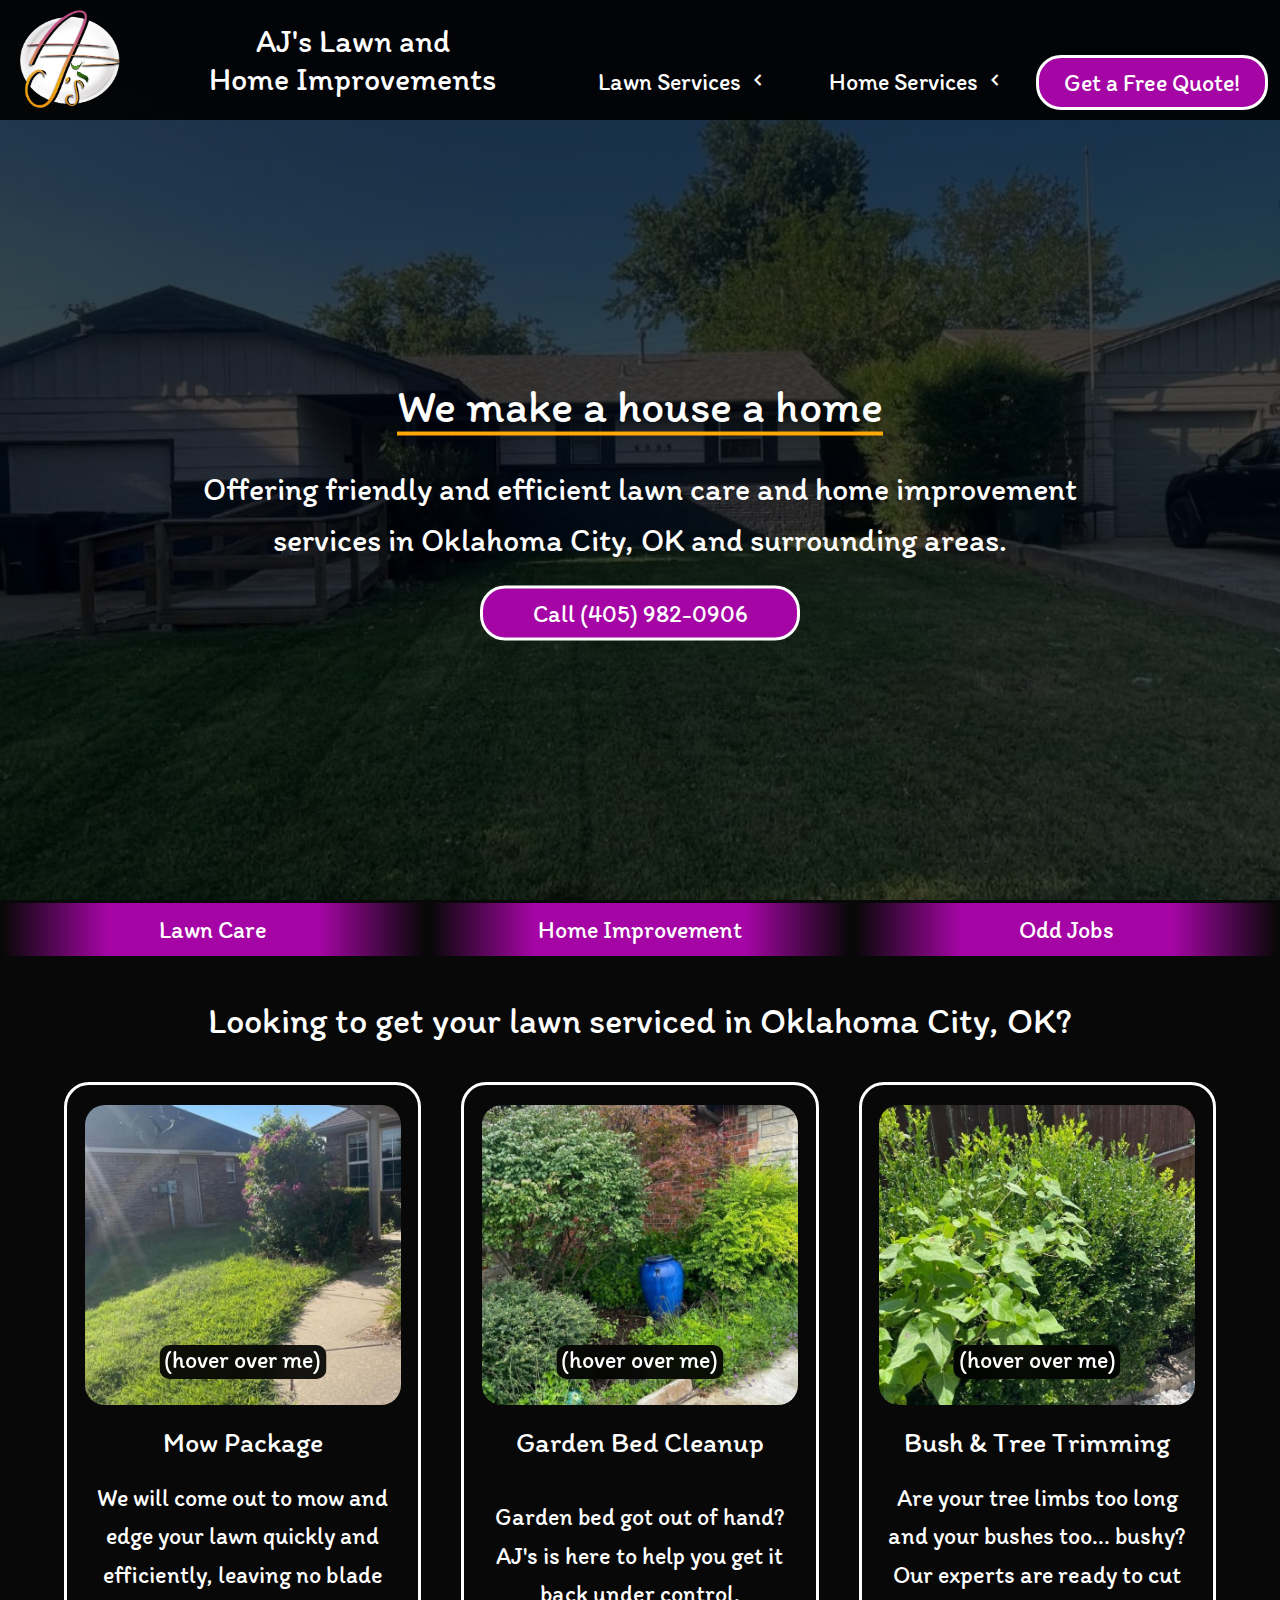
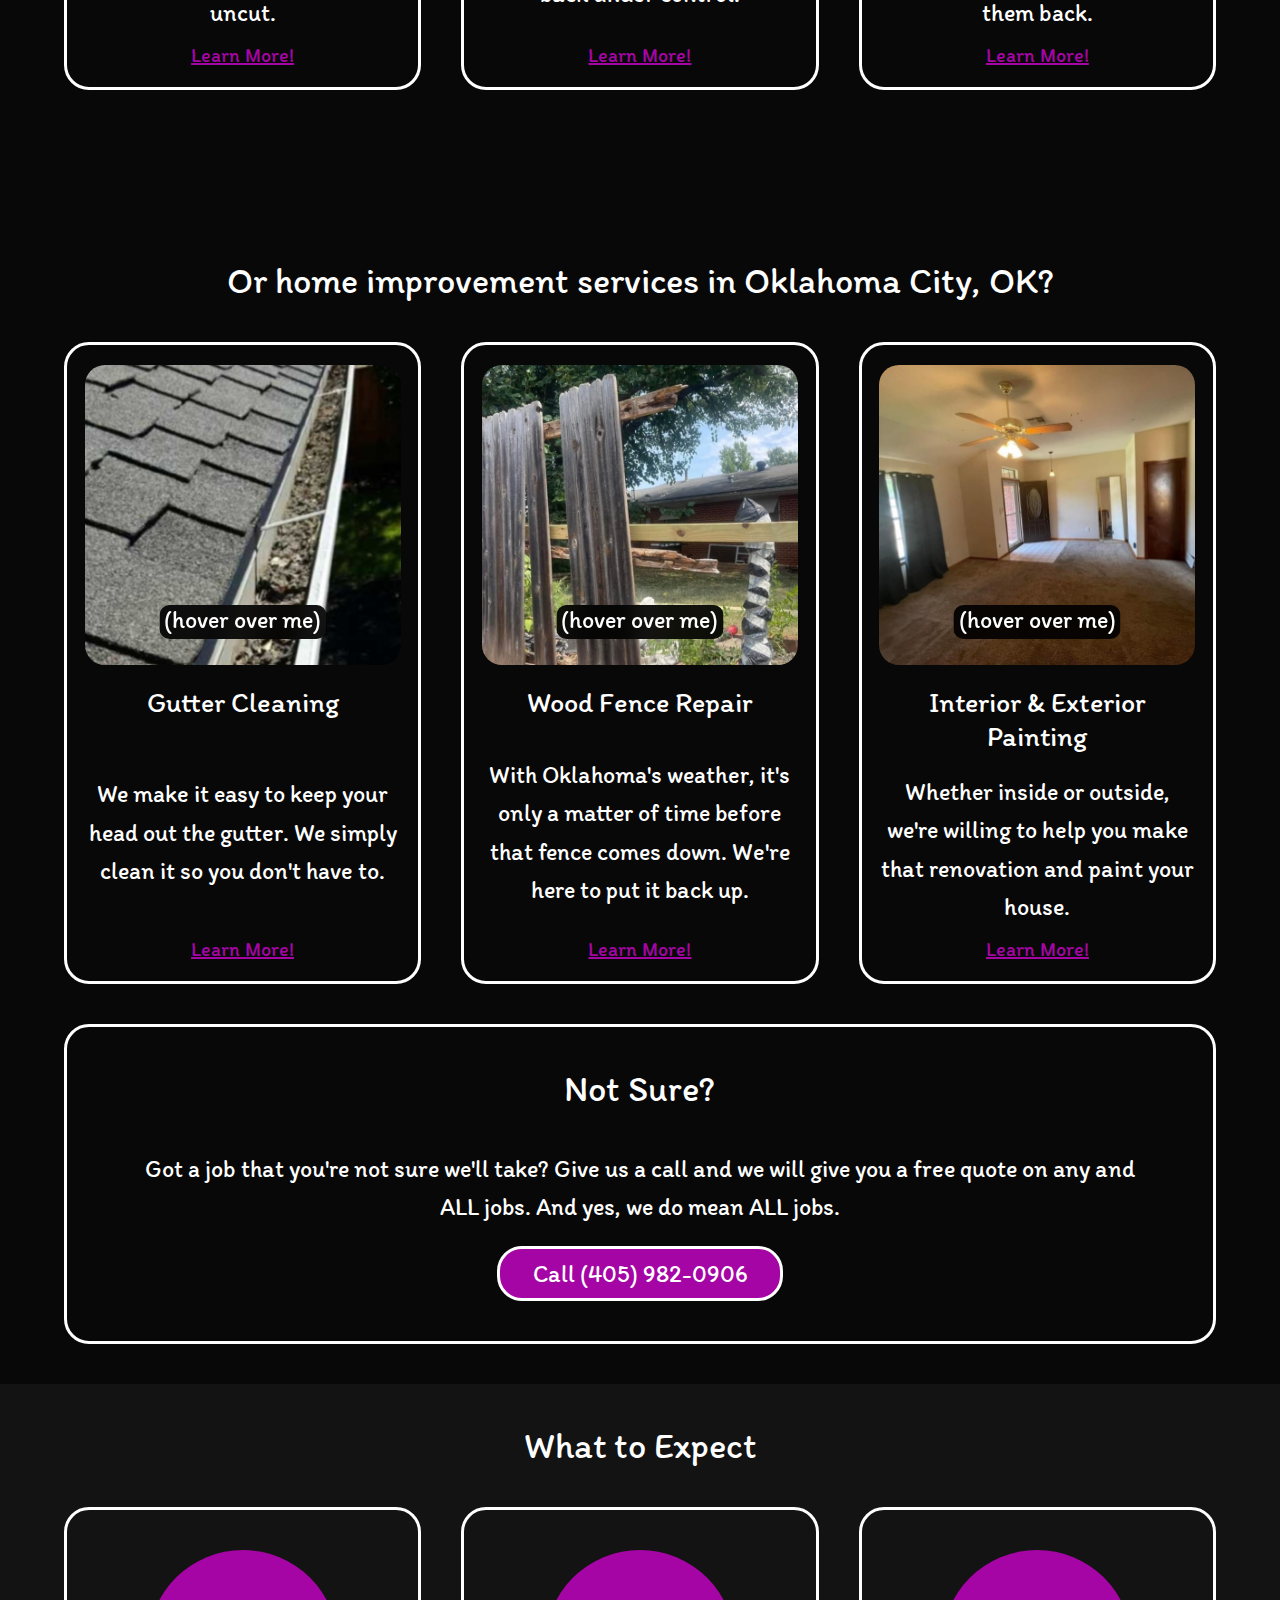
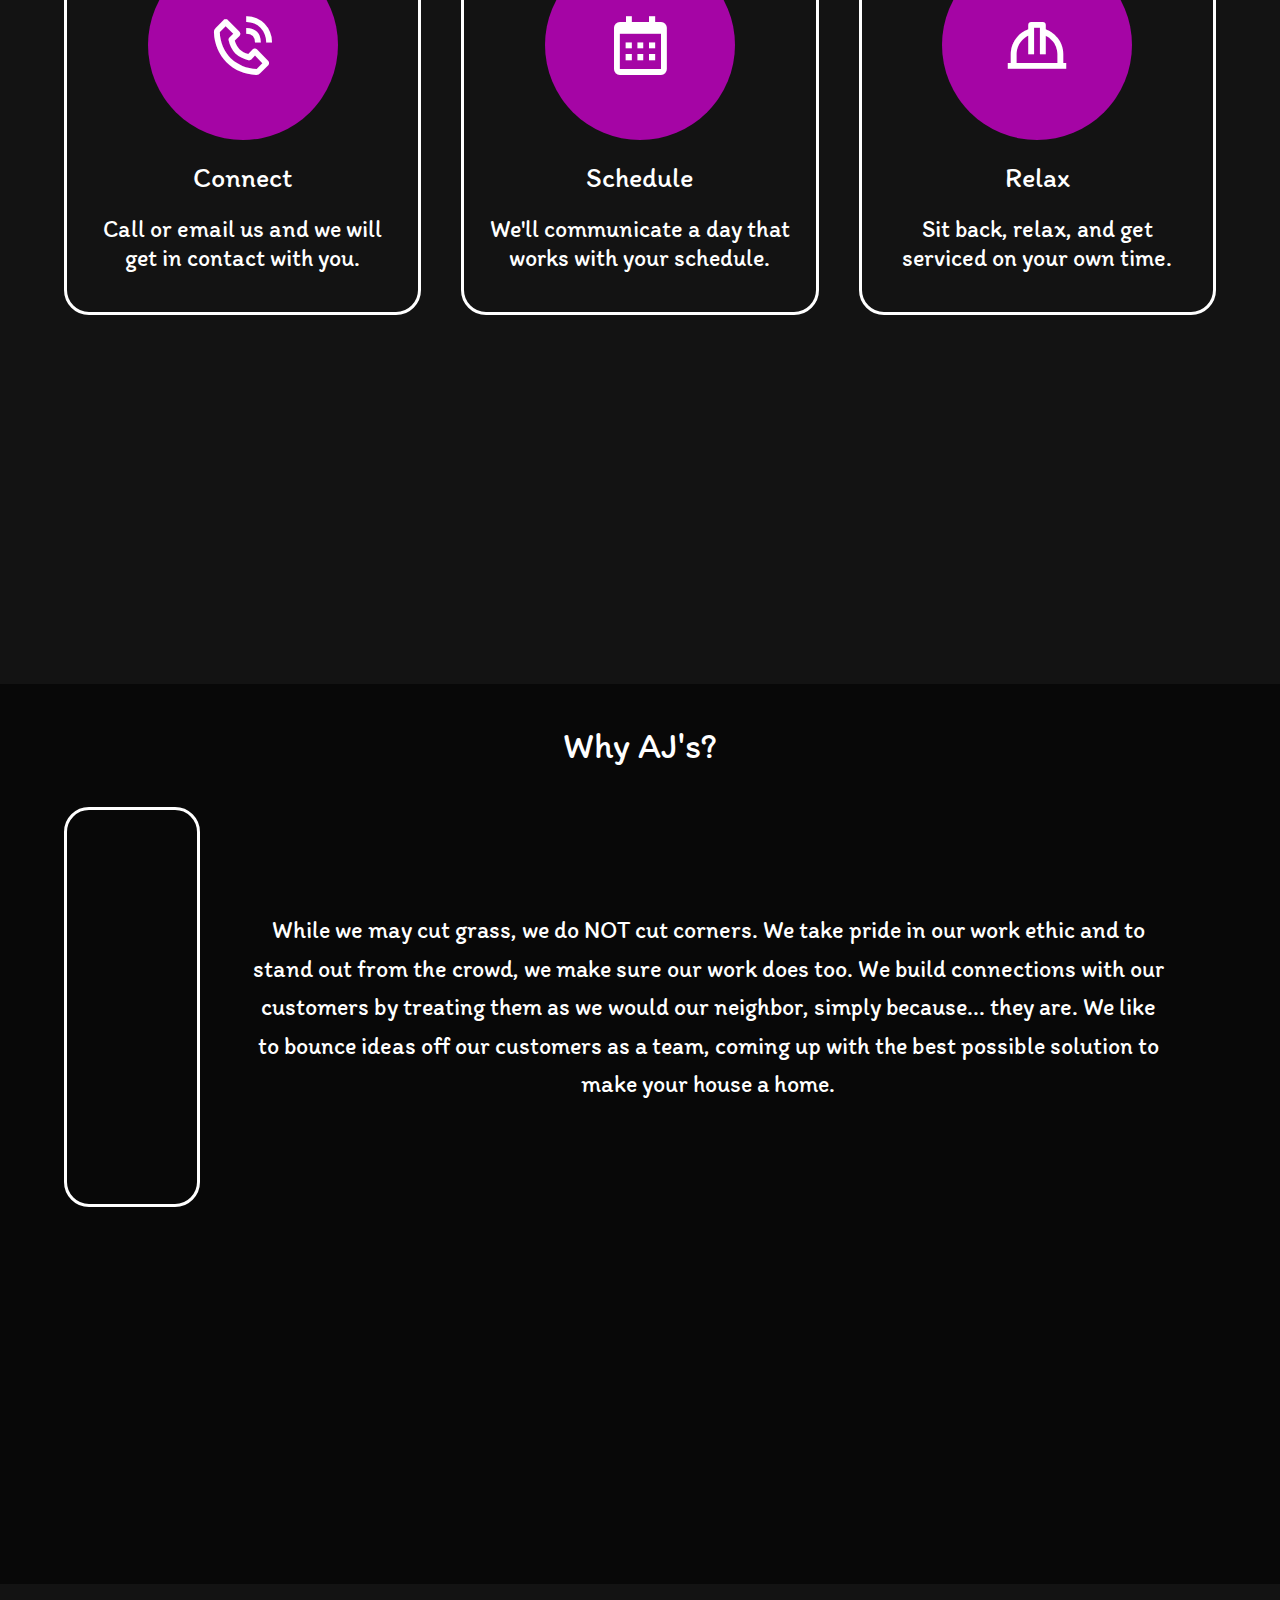
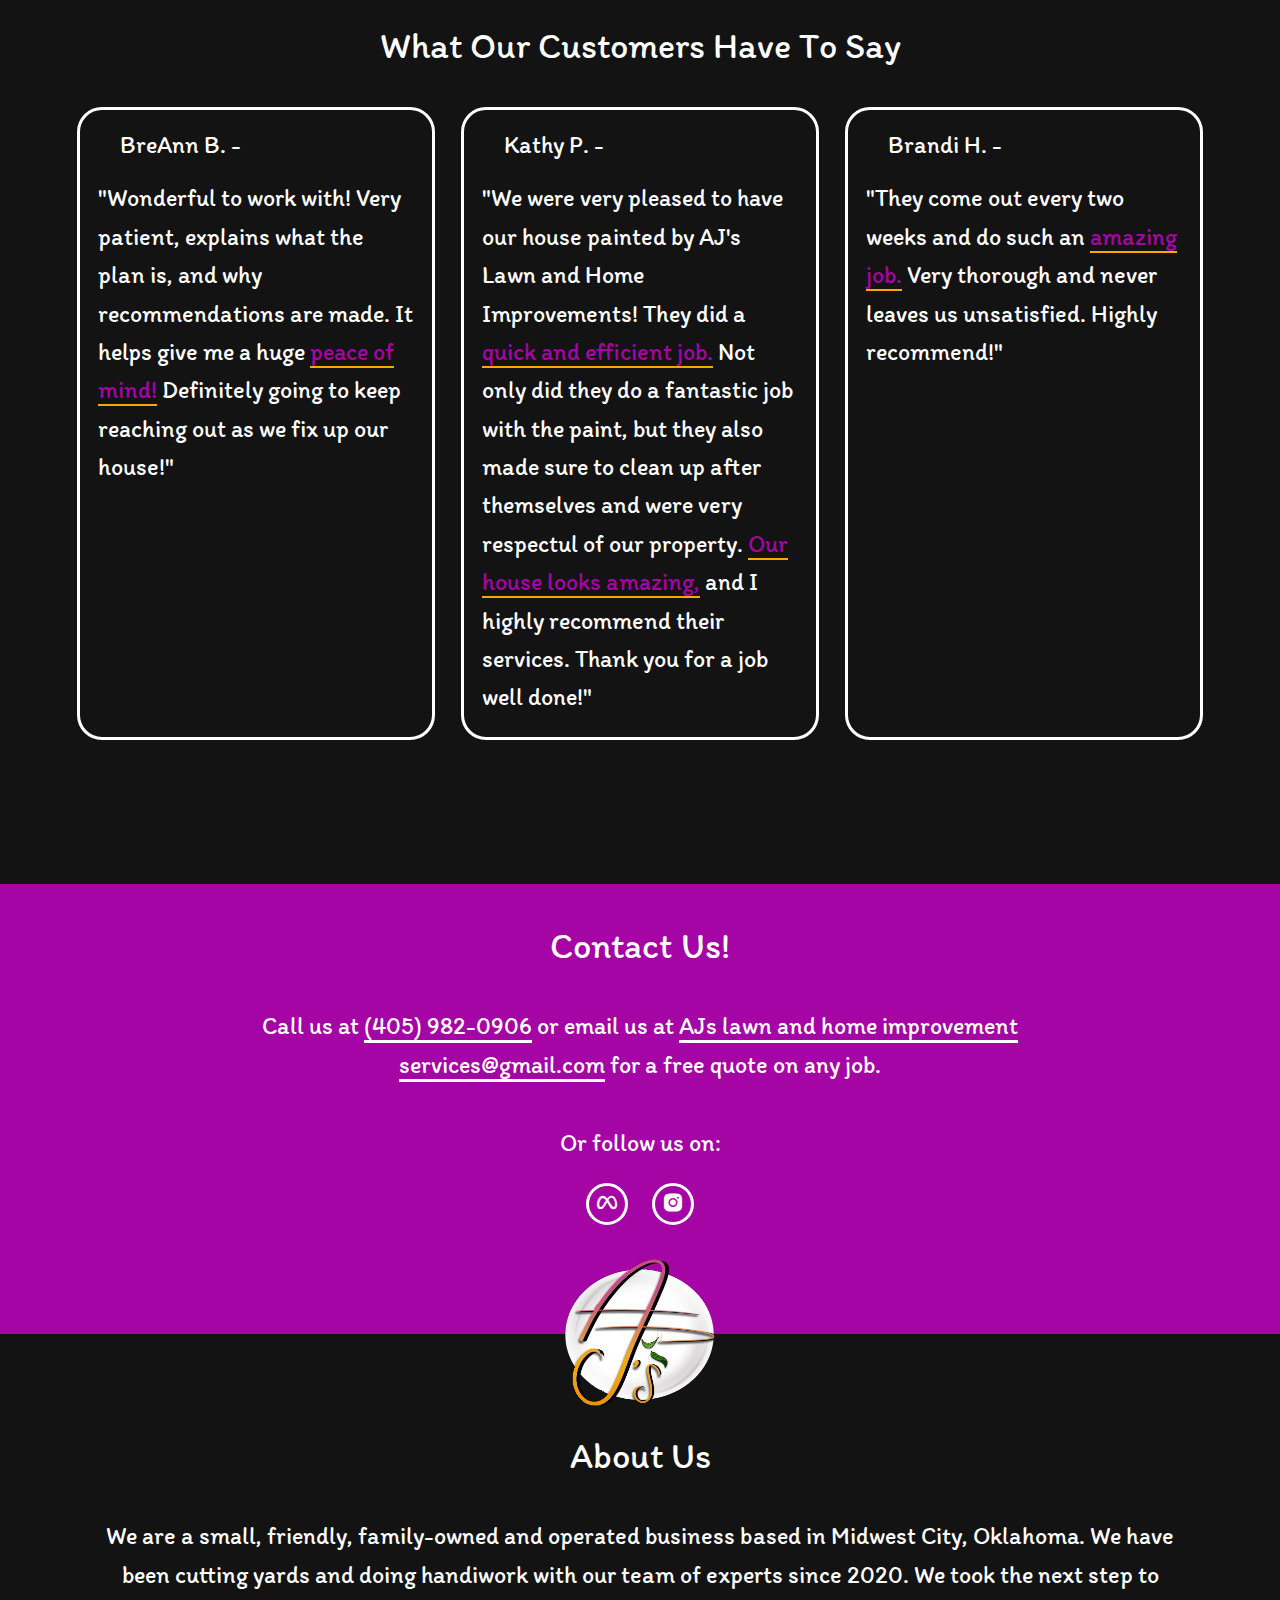
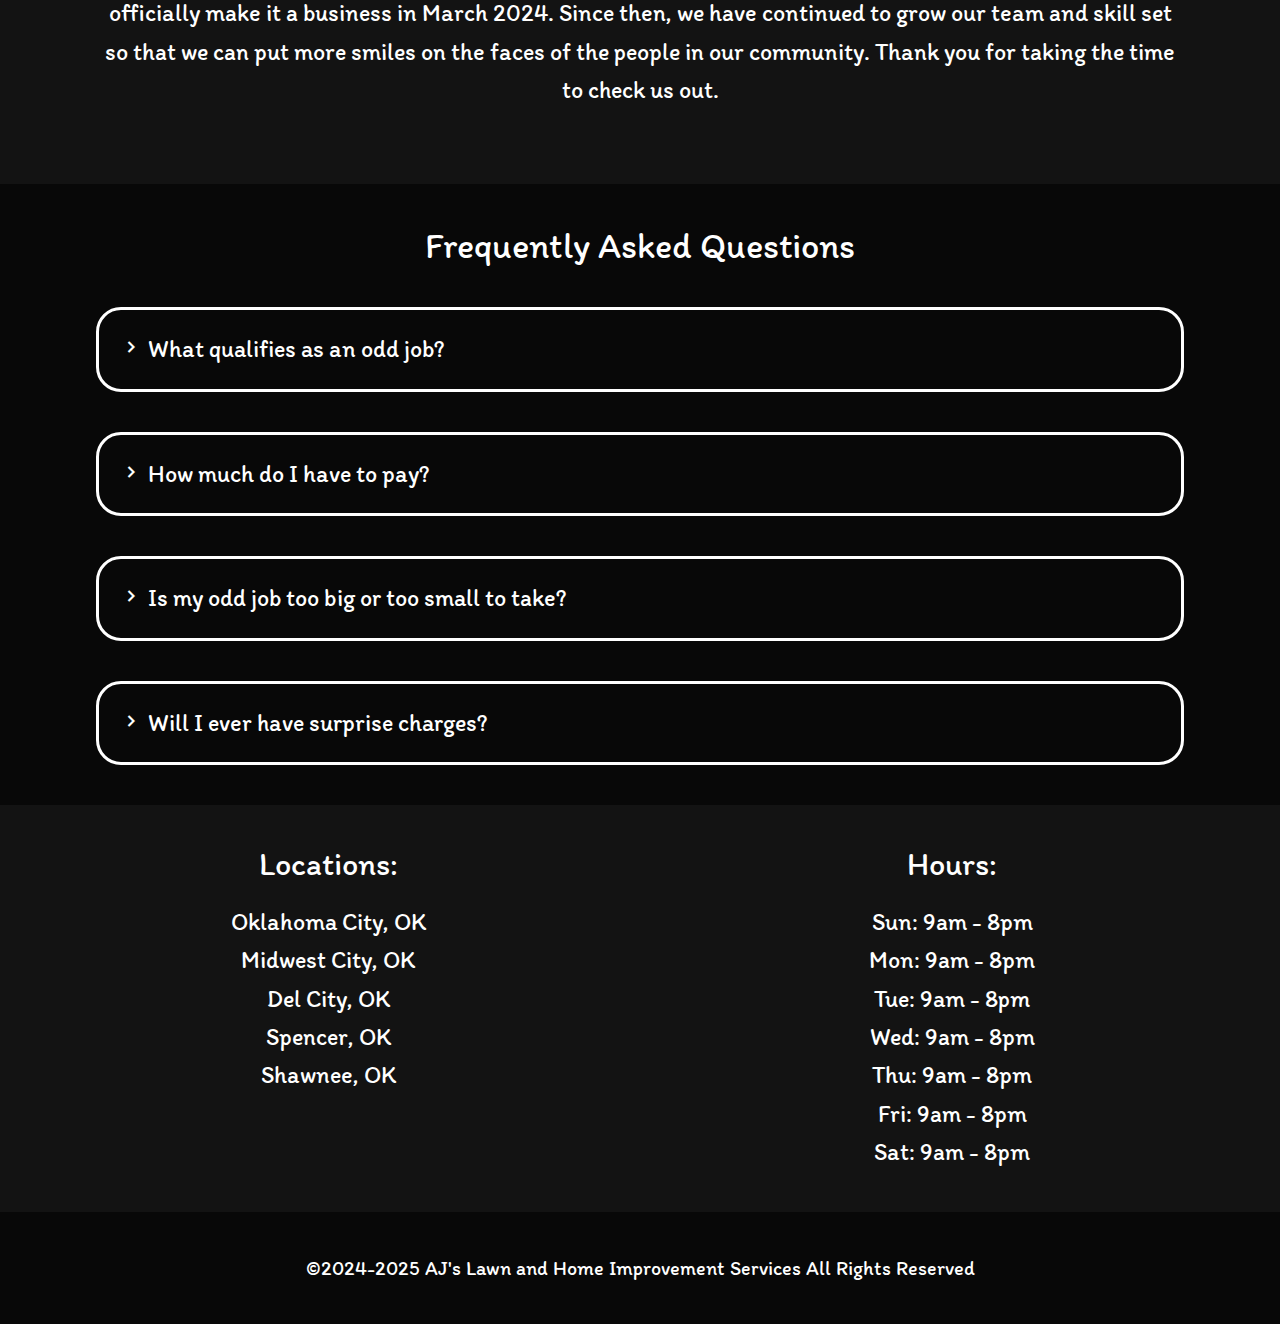
==== commit 247eba00: "FAQ bug fixes, hover on tap bug fixes" ====
--- a/index.html
+++ b/index.html
@@ -234,10 +234,9 @@
 
     <!-- --------- Footer -------- -->
     <footer>
-
         <section id="faq">
             <h2>Frequently Asked Questions</h2>
-            <details class="question">
+            <details class="question" open>
                 <summary>
                     <i class='bx bx-chevron-down'></i>
                     <p>What qualifies as an odd job?</p>
@@ -249,7 +248,7 @@
                     </p>
                 </div>
             </details>
-            <details class="question">
+            <details class="question" open>
                 <summary>
                     <i class='bx bx-chevron-down'></i>
                     <p>How much do I have to pay?</p>
@@ -261,7 +260,7 @@
                     </p>
                 </div>            
             </details>
-            <details class="question">
+            <details class="question" open>
                 <summary>
                     <i class='bx bx-chevron-down'></i>
                     <p>Is my odd job too big or too small to take?</p>
@@ -273,7 +272,7 @@
                     </p>
                 </div>            
             </details>
-            <details class="question">
+            <details class="question" open>
                 <summary>
                     <i class='bx bx-chevron-down'></i>
                     <p>Will I ever have surprise charges?</p>
--- a/style.css
+++ b/style.css
@@ -84,7 +84,7 @@
 }
 
 a.nav-block h1:hover,
-a.nav-block:focus h1 {
+a.nav-block:focus-visible h1 {
 	transform: scale(1.05);
 }
 
@@ -99,7 +99,7 @@
 	height: 100px;
 	transition: transform 0.3s ease-out;
 }
-.nav-block img:hover, .nav-block:focus img {
+.nav-block img:hover, .nav-block:focus-visible img {
 	transform: scale(1.1);
 }
 .nav-btn {
@@ -111,7 +111,7 @@
 }
 
 .nav-btn:hover,
-.nav-btn:focus {
+.nav-btn:focus-visible {
 	transform: scale(1.1);
 	border: 3px solid var(--secondary);
 	color: var(--secondary);
@@ -132,6 +132,10 @@
 	list-style-type: none;
 	border-bottom: 3px solid transparent;
 	transition: transform 0.3s ease-in-out, border-bottom 0.3s ease-in-out;
+}
+
+summary::-webkit-details-marker{
+	display: none;
 }
 .nav-dropdown i {
 	transform: rotate(90deg);
@@ -181,30 +185,30 @@
 	border-bottom: 3px solid transparent;
 	transition: border-bottom 0.3s ease;
 }
-.nav-dropdown ul li a:hover, .nav-dropdown ul li a:focus {
+.nav-dropdown ul li a:hover, .nav-dropdown ul li a:focus-visible {
 	border-bottom: 3px solid var(--primary);
 }
 
 /*---------- hero-------------*/
 
 section {
-	min-height: 100lvh;
+	min-height: 100svh;
 }
 
 #hero .hero-container {
 	position: relative;
 	width: 100%;
-	height: 100lvh;
+	height: 100svh;
 }
 
 #hero .hero-img {
-	background-image: linear-gradient(rgba(0, 0, 0, 0.8), rgba(0, 0, 0, 0.8)),
+	background-image: linear-gradient(rgba(0, 0, 0, 0.7), rgba(0, 0, 0, 0.7)),
 		url(img/Background1.jpg);
 	background-position: top;
 	background-repeat: no-repeat;
 	background-size: cover;
 	position: relative;
-	height: 100lvh;
+	height: 100svh;
 }
 
 #hero .hero-overlay {
@@ -252,10 +256,10 @@
 	text-align: center;
 	display: block;
 	margin: var(--center);
-	transition: transform 0.3s ease;
-}
-
-a.call-btn:hover, a.call-btn:focus {
+	transition: transform 0.3s ease, color 0.3s ease, border 0.3s ease, box-shadow 0.3s ease;
+}
+
+a.call-btn:hover, a.call-btn:focus-visible {
 	transform: scale(1.1);
 	border: 3px solid var(--secondary);
 	color: var(--secondary);
@@ -325,7 +329,7 @@
 }
 .services-list .card:hover,
 .services-list .card.active,
-.services-list .card:focus {
+.services-list .card:focus-visible {
 	transform: scale(1.05);
 	background-color: var(--second-bg);
 	border: 3px solid var(--primary);
@@ -446,7 +450,7 @@
 	left: 0;
 	width: 100%;
 	height: 100%;
-	background: url(img/AJs_Fence_After.jpg);
+	background: url(img/AJs_Fence_After.jpeg);
 	background-repeat: no-repeat;
 	background-position: center;
 	background-size: cover;
@@ -458,7 +462,7 @@
 	left: 0;
 	width: 100%;
 	height: 100%;
-	background: url(img/AJs_Gutter_Before.jpg);
+	background: url(img/AJs_Gutter_Before.jpeg);
 	background-repeat: no-repeat;
 	background-position: center;
 	background-size: cover;
@@ -490,11 +494,11 @@
 	border-radius: 20px;
 }
 .service-img:hover div:nth-child(1),
-.service-img:focus div:nth-child(1){
+.service-img:focus-visible div:nth-child(1){
 	opacity: 0;
 }
 .service-img:hover div:nth-child(2),
-.service-img:focus div:nth-child(2){
+.service-img:focus-visible div:nth-child(2){
 	opacity: 1;
 }
 .service-img::after {
@@ -516,7 +520,7 @@
 	opacity: 1;
 }
 .service-img:hover::after,
-.service-img:focus::after {
+.service-img:focus-visible::after {
 	content: "(hover over me)";
 	opacity: 0;
 }
@@ -554,7 +558,7 @@
 	color: var(--primary);
 }
 .services-list a:hover,
-.services-list a:focus {
+.services-list a:focus-visible {
 	transform: scale(1.1);
 }
 .services-container a:active,
@@ -578,7 +582,7 @@
 }
 div#odd:hover,
 div#odd.active,
-div#odd:focus {
+div#odd:focus-visible {
 	transform: scale(1.05);
 	background-color: var(--second-bg);
 	border: 3px solid var(--primary);
@@ -689,7 +693,7 @@
 
 .expect-card:hover,
 .expect-card.active,
-.expect-card:focus {
+.expect-card:focus-visible {
 	transform: scale(1.05);
 	background-color: var(--main-bg);
 	border: 3px solid var(--primary);
@@ -748,7 +752,7 @@
 }
 #why-container img:hover,
 #why-container img.active,
-#why-container img:focus {
+#why-container img:focus-visible {
 	border-color: var(--primary);
 	transform: scale(1.05);
 }
@@ -798,7 +802,7 @@
 
 .testimonial:hover,
 .testimonial.active,
-.testimonial:focus {
+.testimonial:focus-visible {
 	border: 3px solid var(--primary);
 	transform: scale(1.05);
 	background-color: var(--main-bg);
@@ -826,7 +830,7 @@
 
 /* ---------contact----------*/
 section#contact {
-	min-height: 50lvh;
+	min-height: 50svh;
 	width: 100%;
 	background-color: var(--primary);
 	color: white;
@@ -857,7 +861,7 @@
 	border-bottom: 3px solid white;
 }
 #contact a:hover,
-#contact a:focus {
+#contact a:focus-visible {
 	border-bottom: 3px solid var(--secondary);
 	color: var(--secondary);
 }
@@ -879,12 +883,11 @@
 	text-align: center;
 	border-radius: 50%;
 	margin: 0 10px;
-	transition: transform 0.3s ease-in-out;
+	transition: transform 0.3s ease, color 0.3s ease, border-color 0.3s ease, box-shadow 0.3s ease;
 }
 #contact .social a:hover,
-#contact .social a:focus {
+#contact .social a:focus-visible {
 	transform: scale(1.2);
-	background-color: var(--primary);
 	color: var(--secondary);
 	box-shadow: 0 0 25px var(--secondary);
 	border-color: var(--secondary);
@@ -898,7 +901,7 @@
 	text-align: center;
 	position: relative;
 	background-color: var(--second-bg);
-	min-height: 50lvh;
+	min-height: 50svh;
 }
 #about img {
 	width: 150px;
@@ -933,7 +936,7 @@
 }
 
 section#faq {
-	min-height: 50lvh;
+	min-height: 50svh;
 	background-color: var(--main-bg);
 }
 #faq h2 {
@@ -955,8 +958,9 @@
 	border-color: var(--primary);
 	padding: 0 0 var(--md-pad);
 }
-#faq details:hover,
-#faq details:has(:focus) {
+
+#faq details:hover, 
+#faq details:has(:focus-visible) {
 	border-color: var(--primary);
 }
 #faq summary {
@@ -972,9 +976,8 @@
 }
 #faq details.active summary p,
 #faq details summary:hover p,
-#faq details summary:focus p {
+#faq details summary:focus-visible p {
 	color: var(--primary);
-	transform: scale(1.05);
 }
 #faq details summary i {
 	transform: rotate(-90deg);
@@ -985,7 +988,7 @@
 	color: var(--primary);
 }
 #faq details summary:hover i,
-#faq details summary:focus i {
+#faq details summary:focus-visible i {
 	color: var(--primary);
 }
 #faq details .answer {
@@ -1246,7 +1249,7 @@
 		opacity: 1;
 	}
 	.service-img:hover::after,
-	.service-img:focus::after {
+	.service-img:focus-visible::after {
 		content: "(tap here)";
 		opacity: 0;
 	}
@@ -1403,9 +1406,24 @@
 }
 
 @media screen and (max-width: 459px) {
+	nav {
+		padding: var(--md-pad);
+	}
 	.nav-block img{
 		display: none;
 	}
+	a.nav-block h1{
+		text-align: left;
+	}
+	#menu-icon {
+		padding: 0;
+	}
+	#hamburger-menu {
+		top: 116px;
+	}
+	.featured-service {
+		padding-top: 116px;
+	}
 	.featured-container img {
 		width: 80%;
 	}
@@ -1416,9 +1434,23 @@
 
 @media screen and (max-width: 373px) {
 	#hamburger-menu {
-		top: 134px;
+		top: 154px;
 	}
 	.featured-service {
-		padding-top: 134px;
+		padding-top: 154px;
+	}
+}
+
+/* on touch devices, disable hover effects for taps */
+@media (hover:none) {
+	*:hover {
+		background-color: initial !important;
+		color: initial !important;
+		transform: initial !important;
+		opacity: initial !important;
+		box-shadow: initial !important;
+		border-color: initial !important;
+		border-bottom: initial !important;
+		border: initial !important;
 	}
 }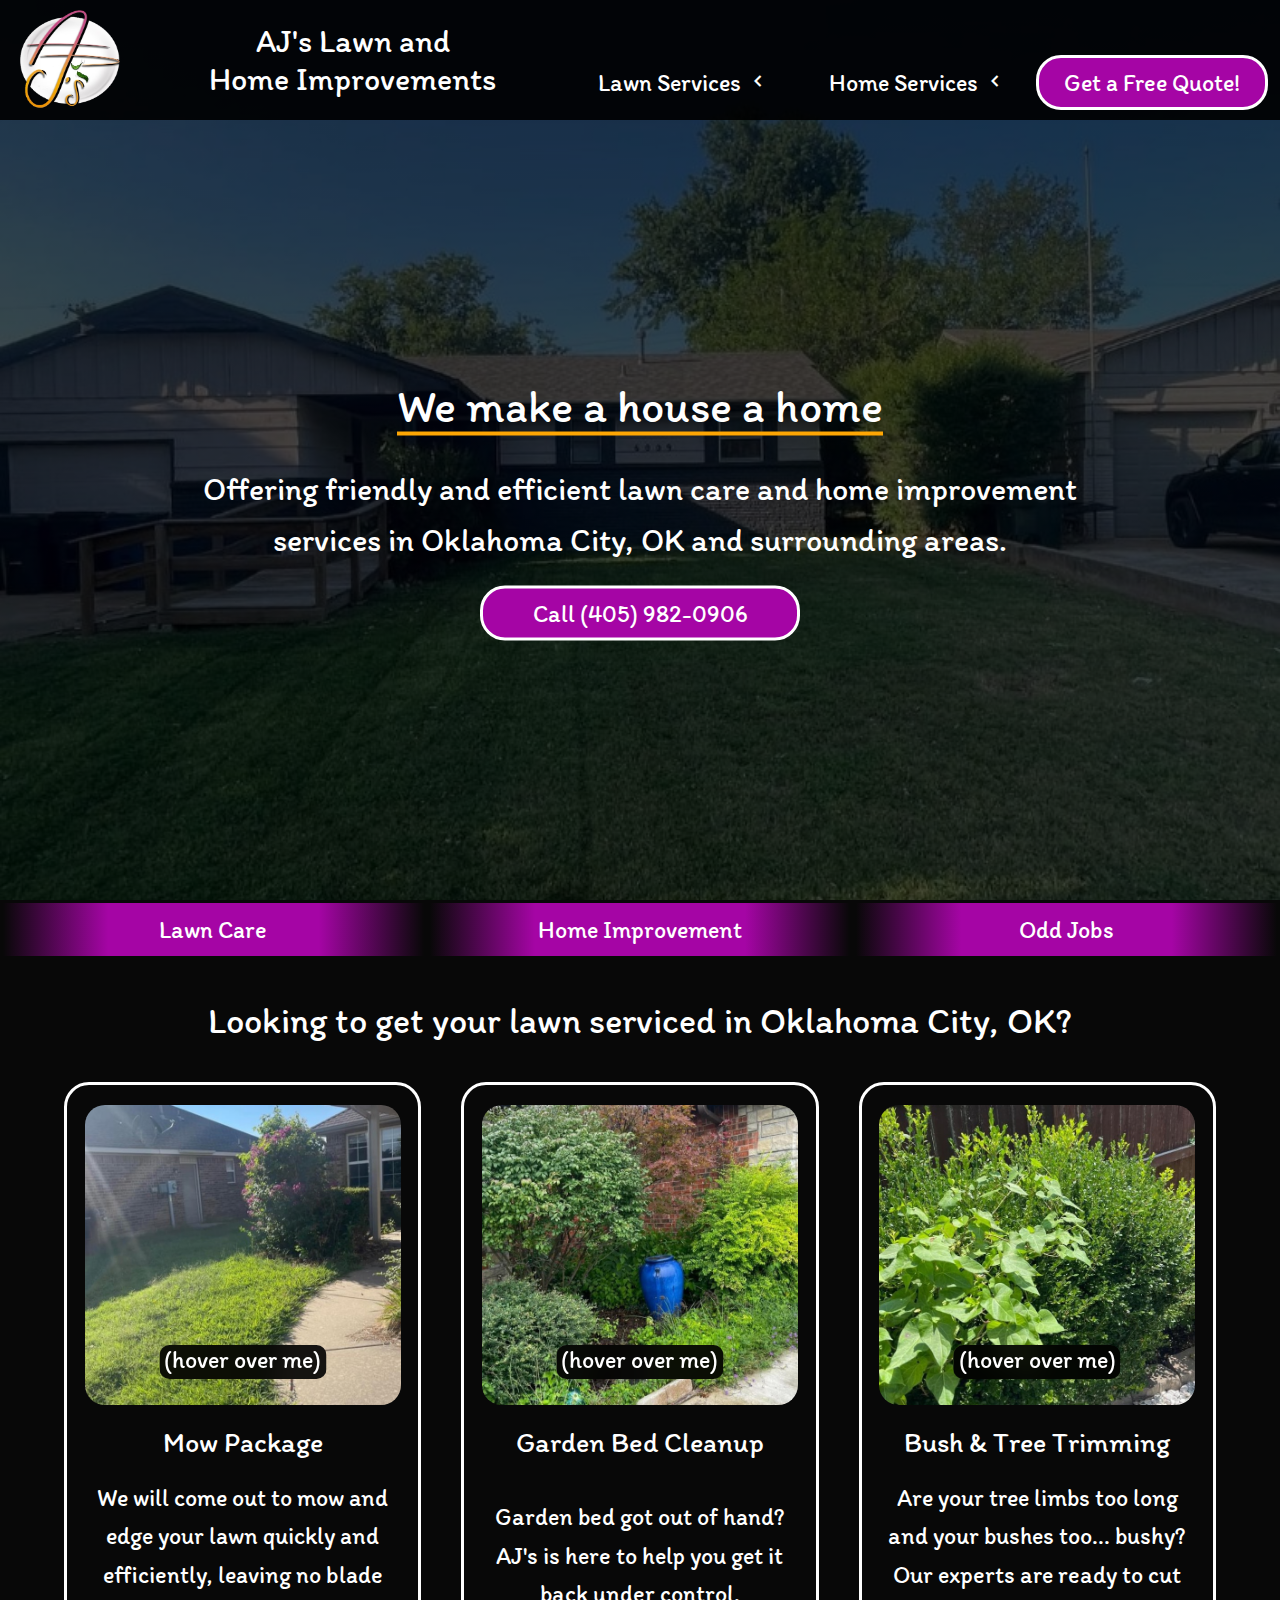
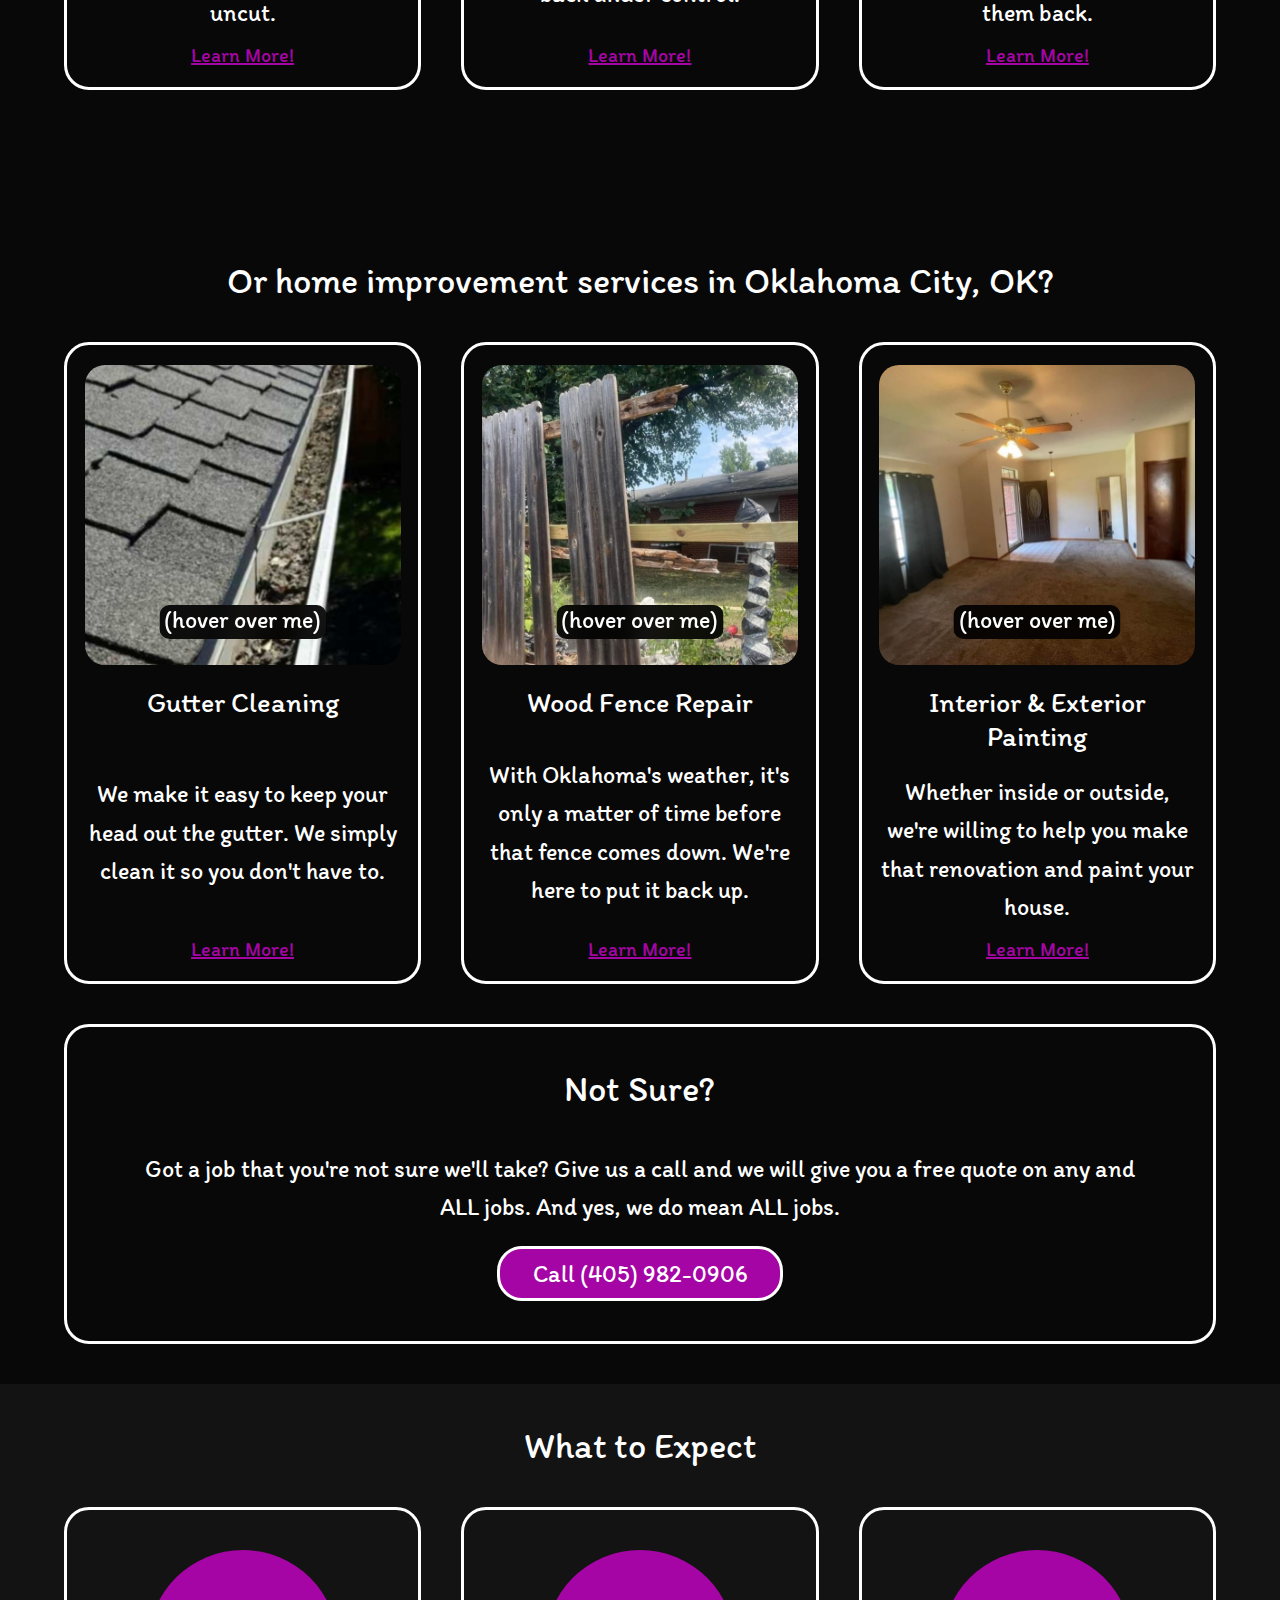
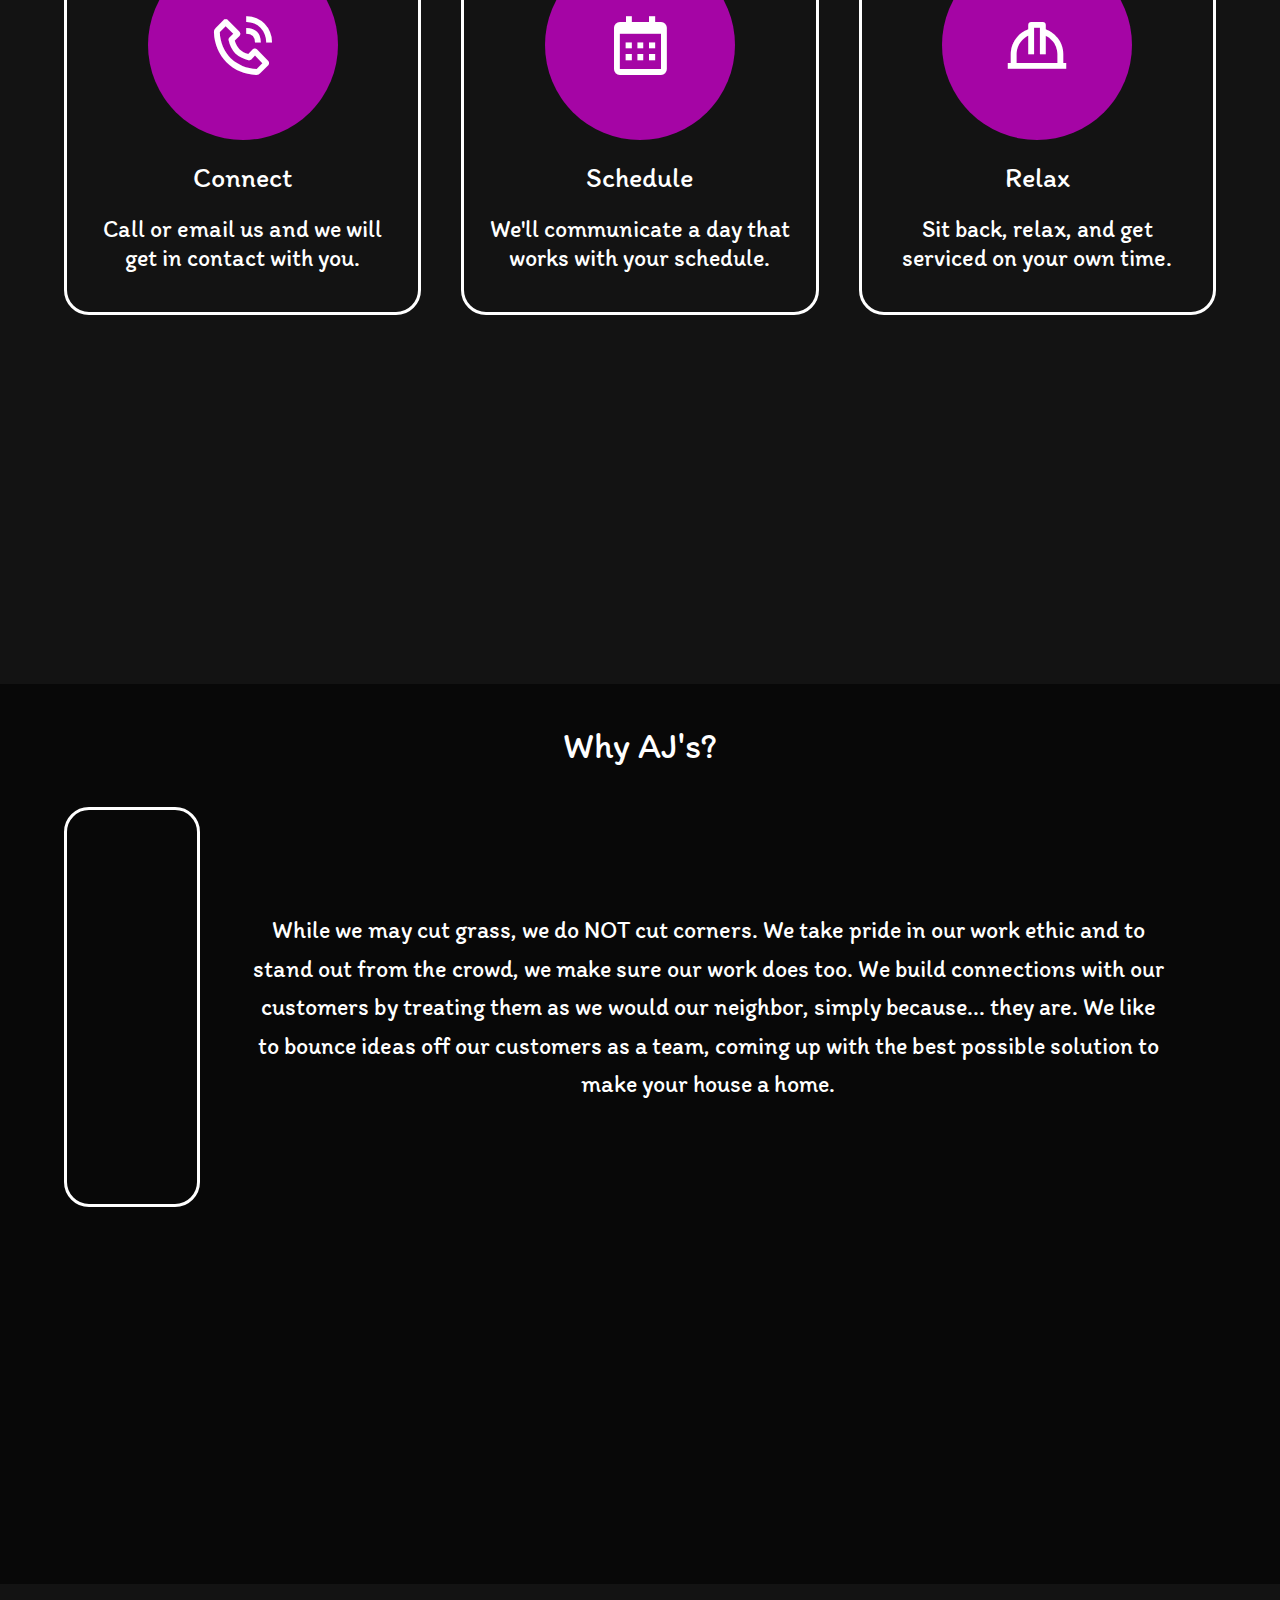
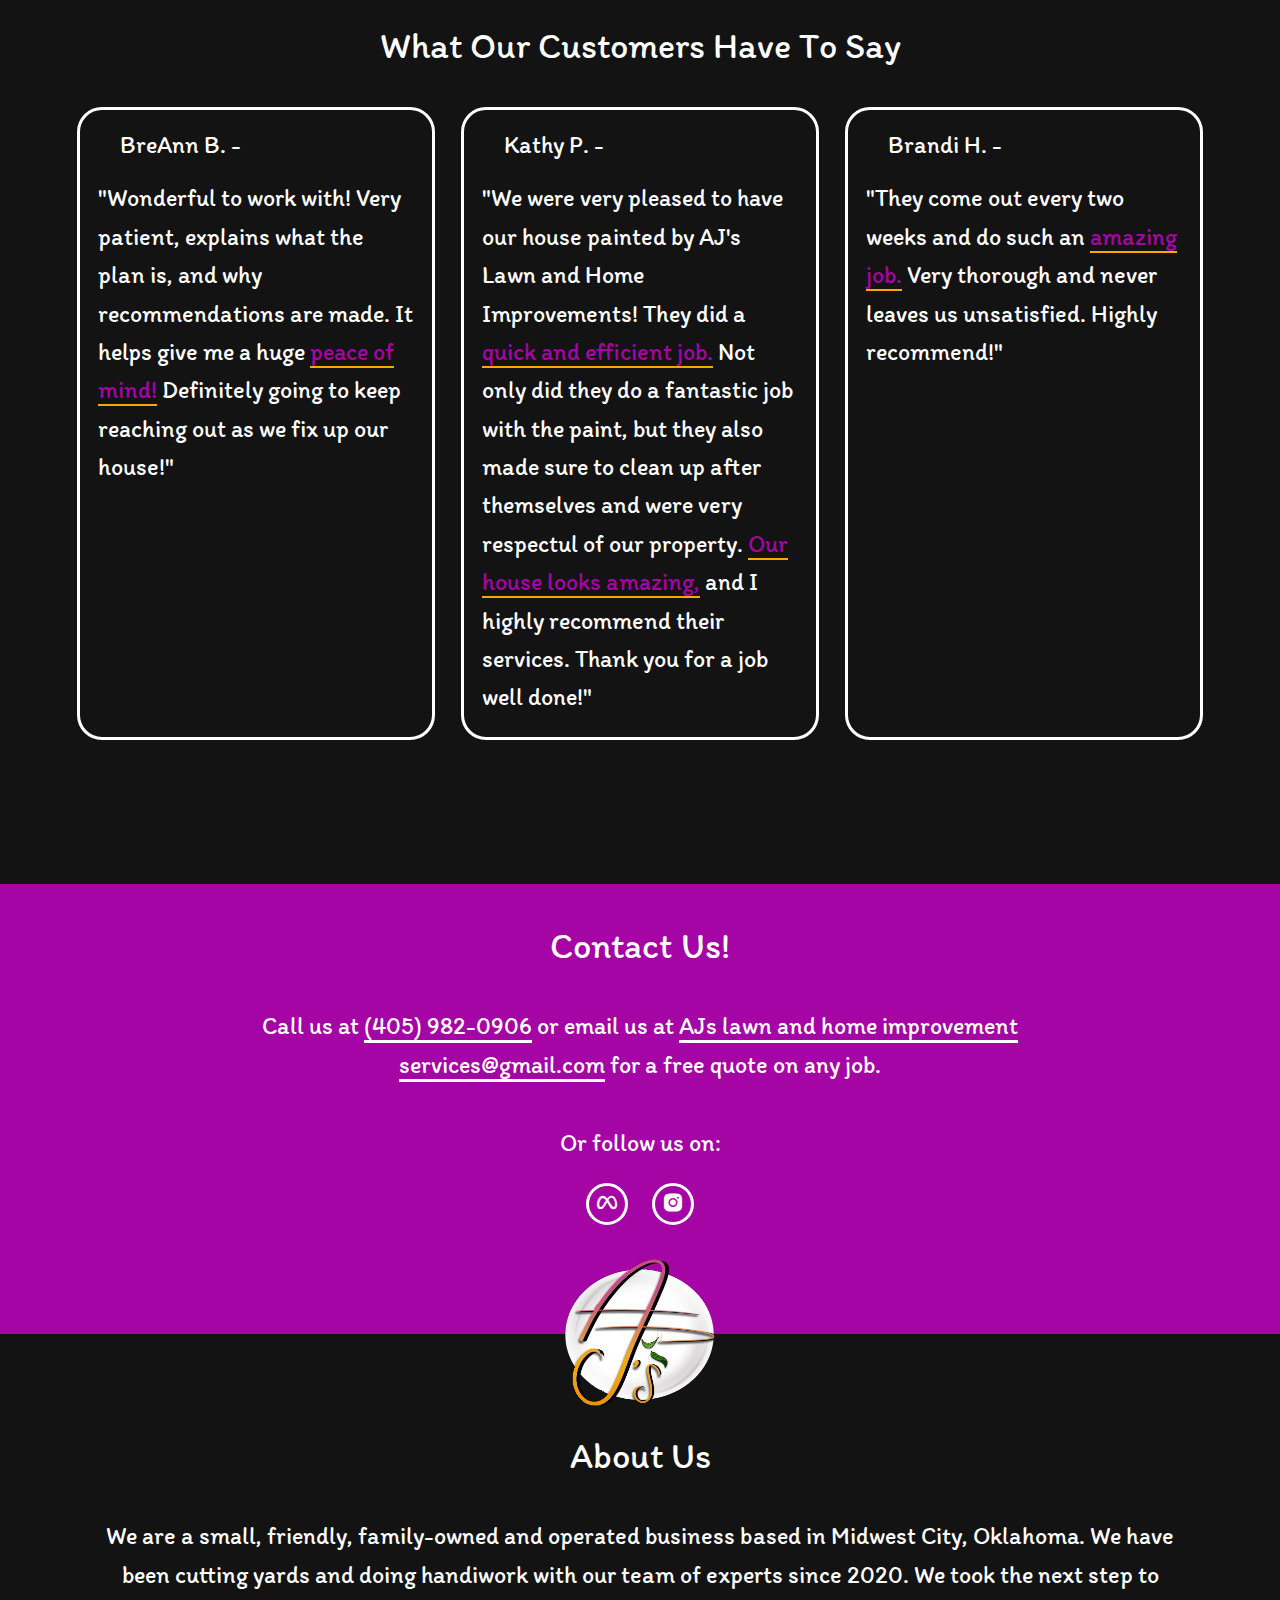
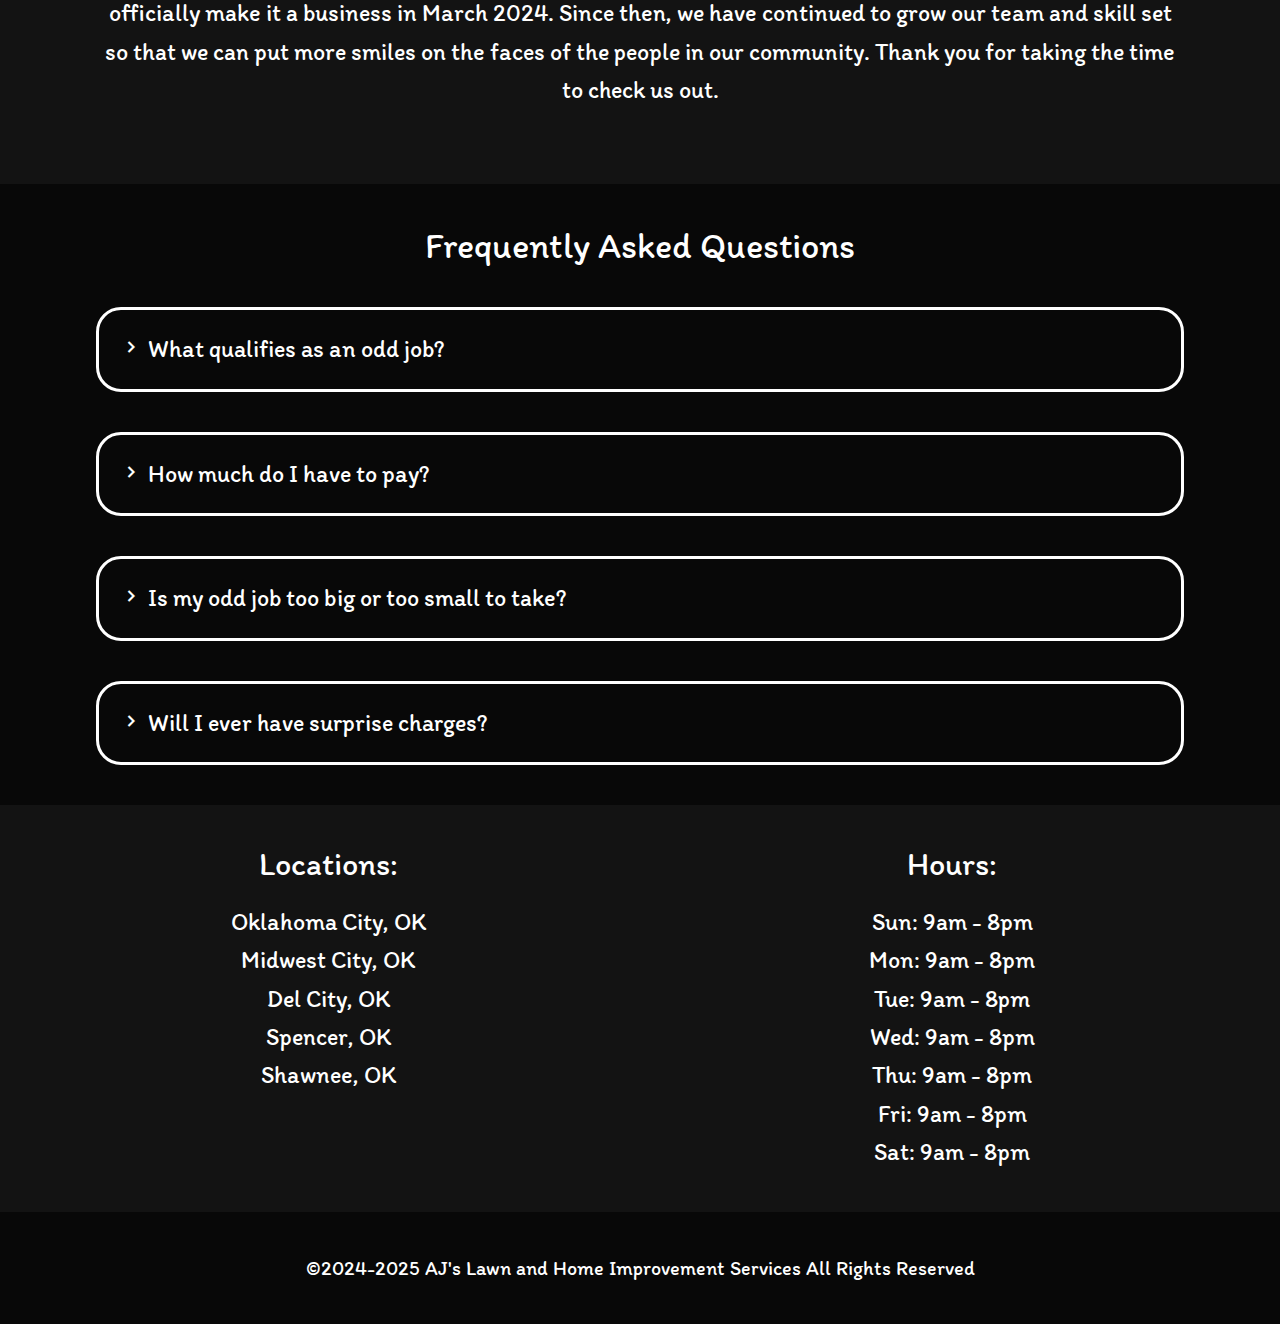
==== commit 91a05b38: "last bug fixes" ====
--- a/index.html
+++ b/index.html
@@ -31,7 +31,8 @@
             <i id="menu-icon" class='bx bx-menu' tabindex="0"></i>
             <div id="hamburger-menu" class="nav-block">                
                 <details class="nav-dropdown" id="lawn-dropdown">
-                    <summary>Lawn Services
+                    <summary>
+                        <p>Lawn Services</p>
                         <i class='bx bx-chevron-down'></i>
                     </summary>
                     
@@ -43,7 +44,8 @@
                 </details>
 
                 <details class="nav-dropdown" id="home-dropdown">
-                    <summary>Home Services
+                    <summary>
+                        <p>Home Services</p>
                         <i class='bx bx-chevron-down'></i>
                     </summary>
 
--- a/style.css
+++ b/style.css
@@ -112,7 +112,7 @@
 
 .nav-btn:hover,
 .nav-btn:focus-visible {
-	transform: scale(1.1);
+	transform: scale(1.05);
 	border: 3px solid var(--secondary);
 	color: var(--secondary);
 	box-shadow: 0 0 12px var(--secondary);
@@ -130,6 +130,10 @@
 }
 .nav-dropdown summary {
 	list-style-type: none;
+	
+}
+.nav-dropdown summary p {
+	display: inline;
 	border-bottom: 3px solid transparent;
 	transition: transform 0.3s ease-in-out, border-bottom 0.3s ease-in-out;
 }
@@ -145,7 +149,7 @@
 	display: block;
 	position: absolute;
 	overflow: hidden;
-	padding-top: 53px;
+	padding-top: 52px;
 	top: 0;
 	left: 50%;
 	transform: translateX(-50%);
@@ -154,9 +158,10 @@
 	max-height: 0;
 	transition: max-height 0.4s ease, opacity 0.4s ease;
 }
-.nav-dropdown.active summary {
-	transform: scale(1.1);
+.nav-dropdown.active summary p{
+	transform: scale(1.05);
 	border-bottom: 3px solid var(--primary);
+	
 }
 .nav-dropdown.active i {
 	transform: rotate(0deg);
@@ -198,7 +203,7 @@
 #hero .hero-container {
 	position: relative;
 	width: 100%;
-	height: 100svh;
+	min-height: 100svh;
 }
 
 #hero .hero-img {
@@ -208,7 +213,7 @@
 	background-repeat: no-repeat;
 	background-size: cover;
 	position: relative;
-	height: 100svh;
+	min-height: 100svh;
 }
 
 #hero .hero-overlay {
@@ -1407,7 +1412,7 @@
 
 @media screen and (max-width: 459px) {
 	nav {
-		padding: var(--md-pad);
+		padding: var(--sm-pad) var(--md-pad);
 	}
 	.nav-block img{
 		display: none;
@@ -1419,10 +1424,10 @@
 		padding: 0;
 	}
 	#hamburger-menu {
-		top: 116px;
+		top: 96px;
 	}
 	.featured-service {
-		padding-top: 116px;
+		padding-top: 96px;
 	}
 	.featured-container img {
 		width: 80%;
@@ -1434,23 +1439,9 @@
 
 @media screen and (max-width: 373px) {
 	#hamburger-menu {
-		top: 154px;
+		top: 134px;
 	}
 	.featured-service {
-		padding-top: 154px;
-	}
-}
-
-/* on touch devices, disable hover effects for taps */
-@media (hover:none) {
-	*:hover {
-		background-color: initial !important;
-		color: initial !important;
-		transform: initial !important;
-		opacity: initial !important;
-		box-shadow: initial !important;
-		border-color: initial !important;
-		border-bottom: initial !important;
-		border: initial !important;
+		padding-top: 134px;
 	}
 }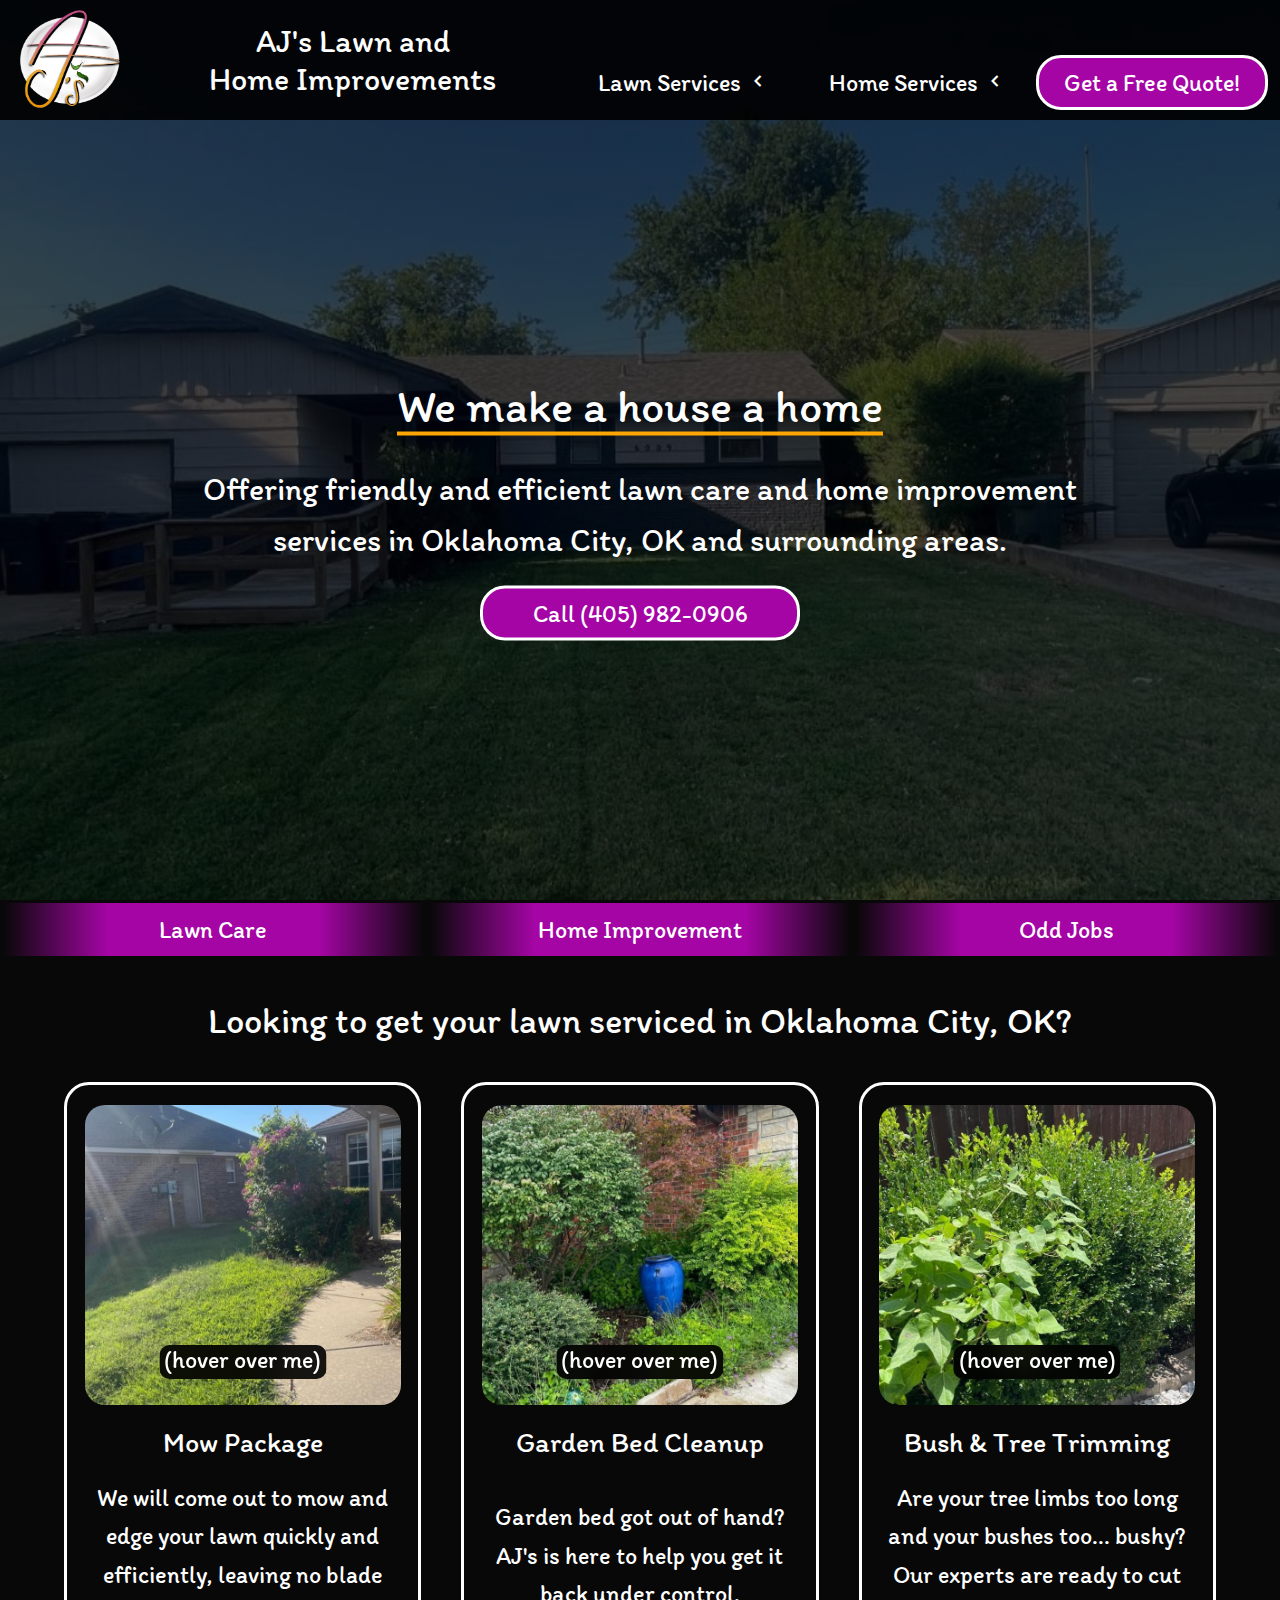
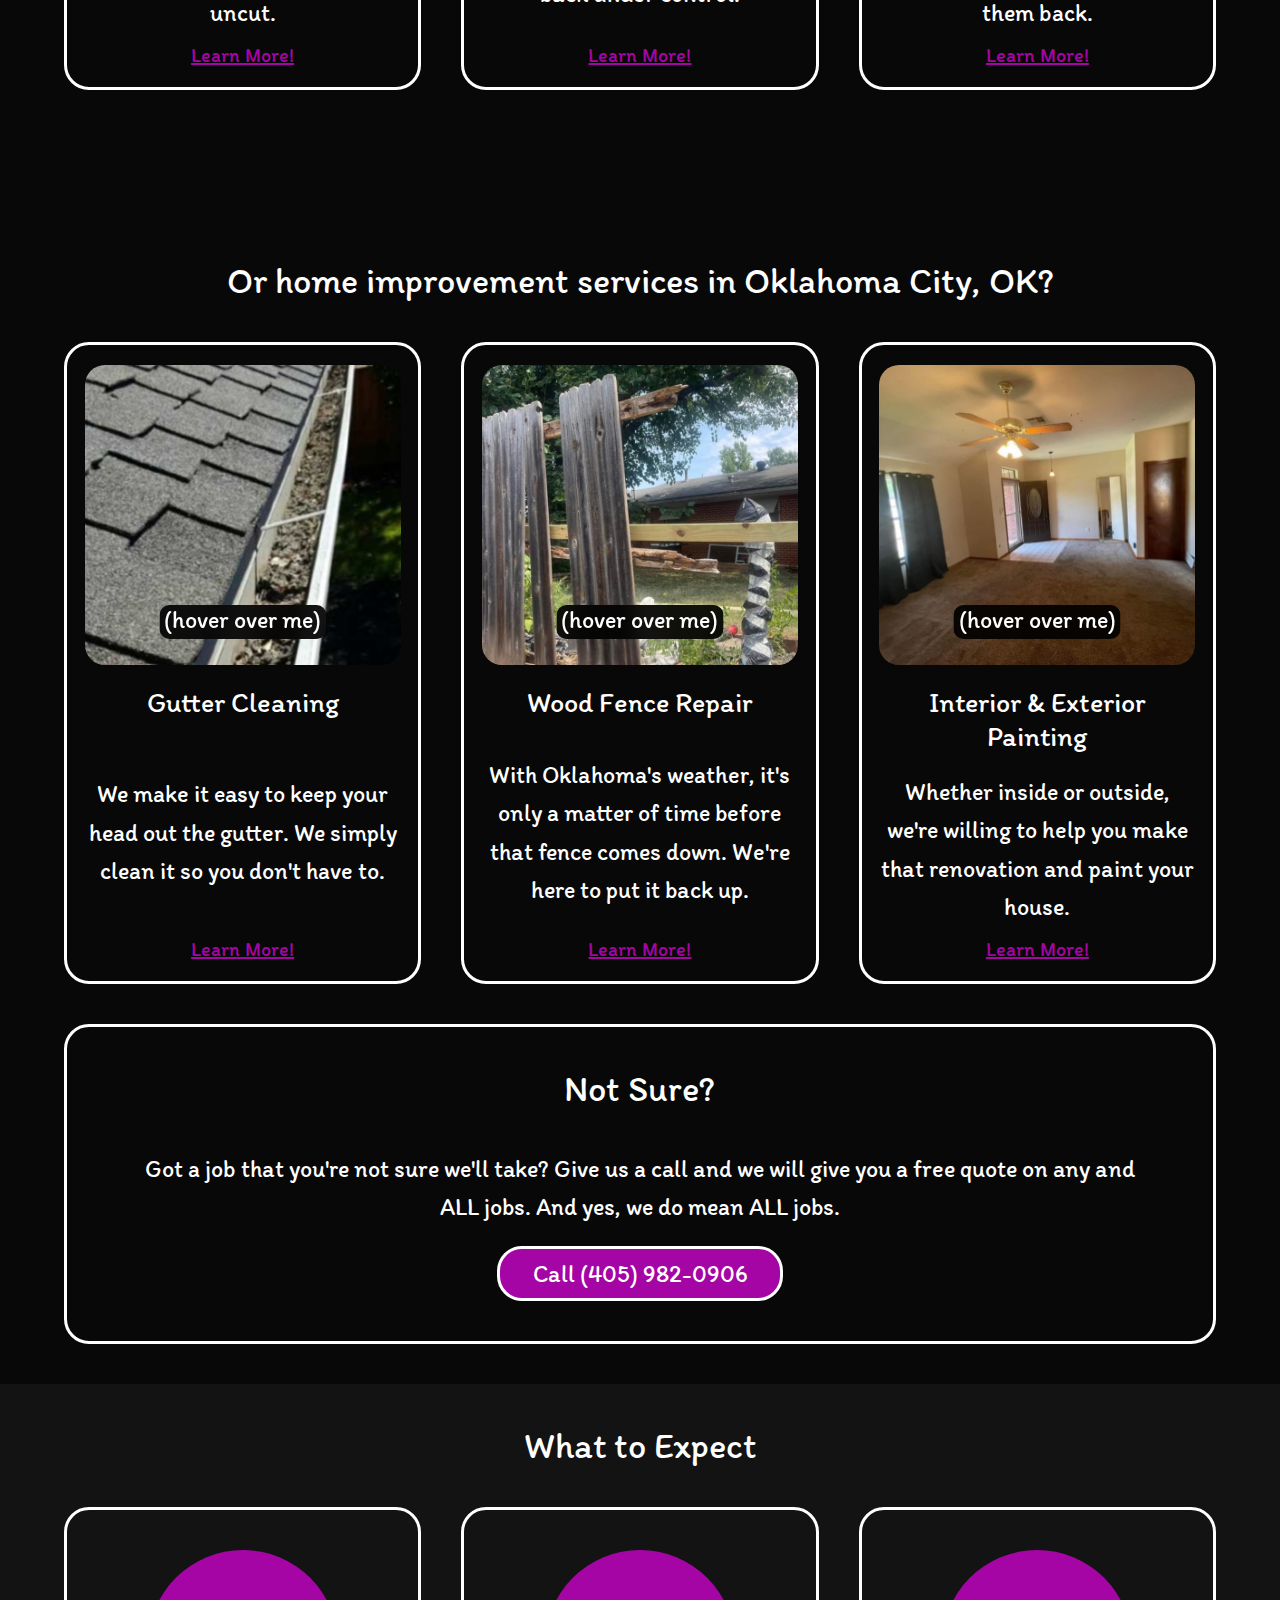
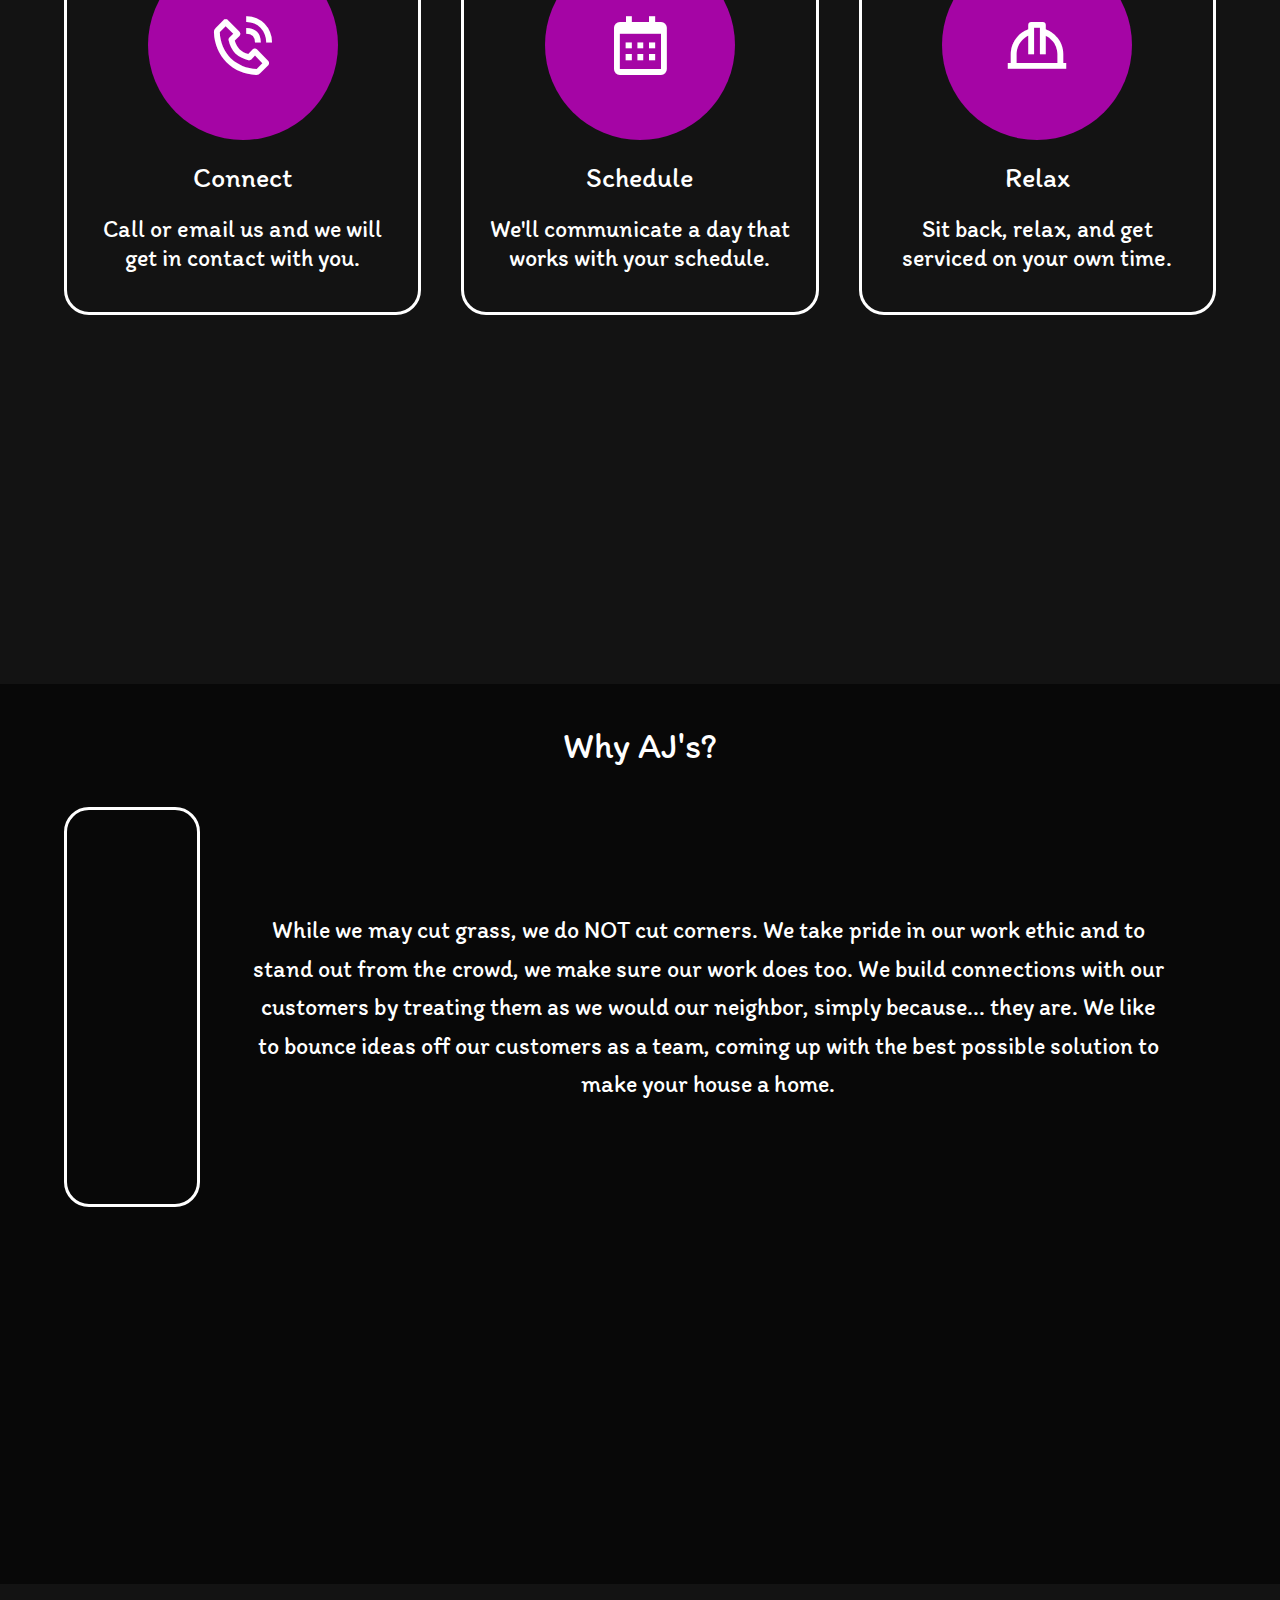
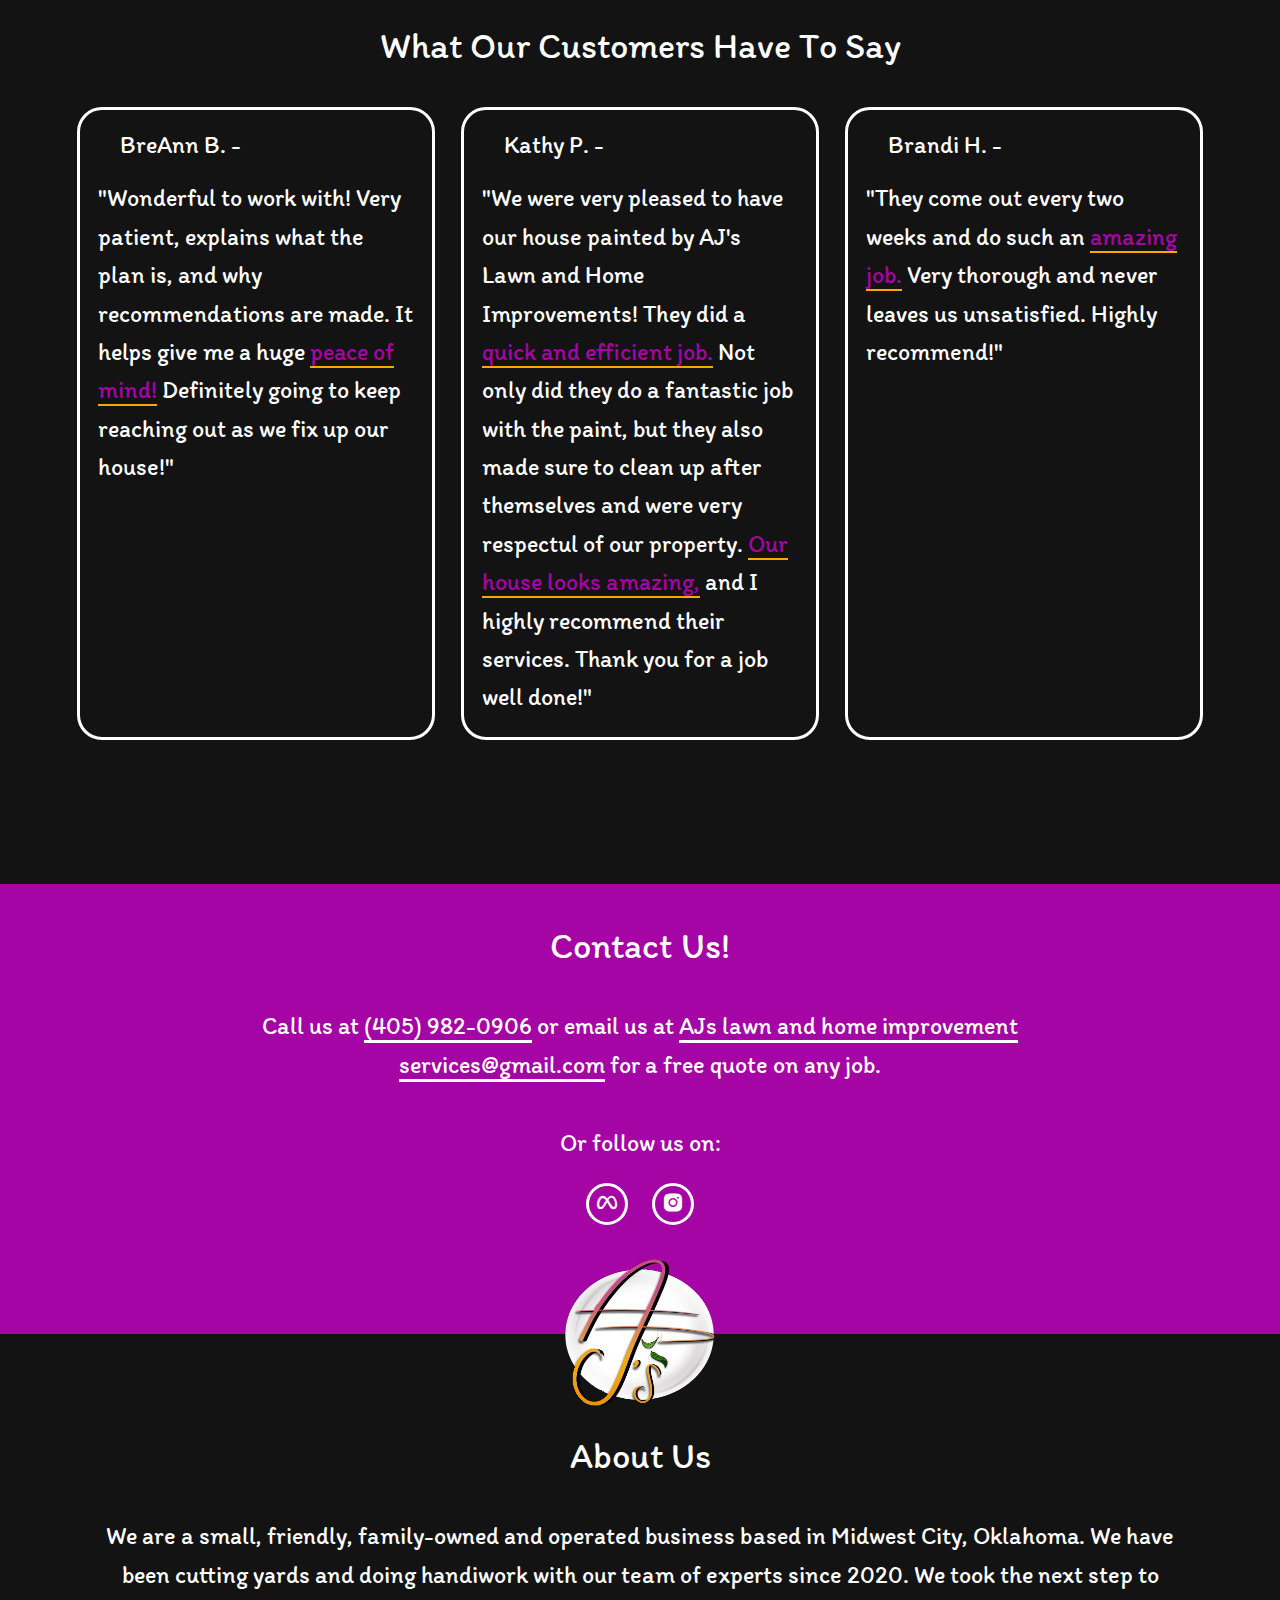
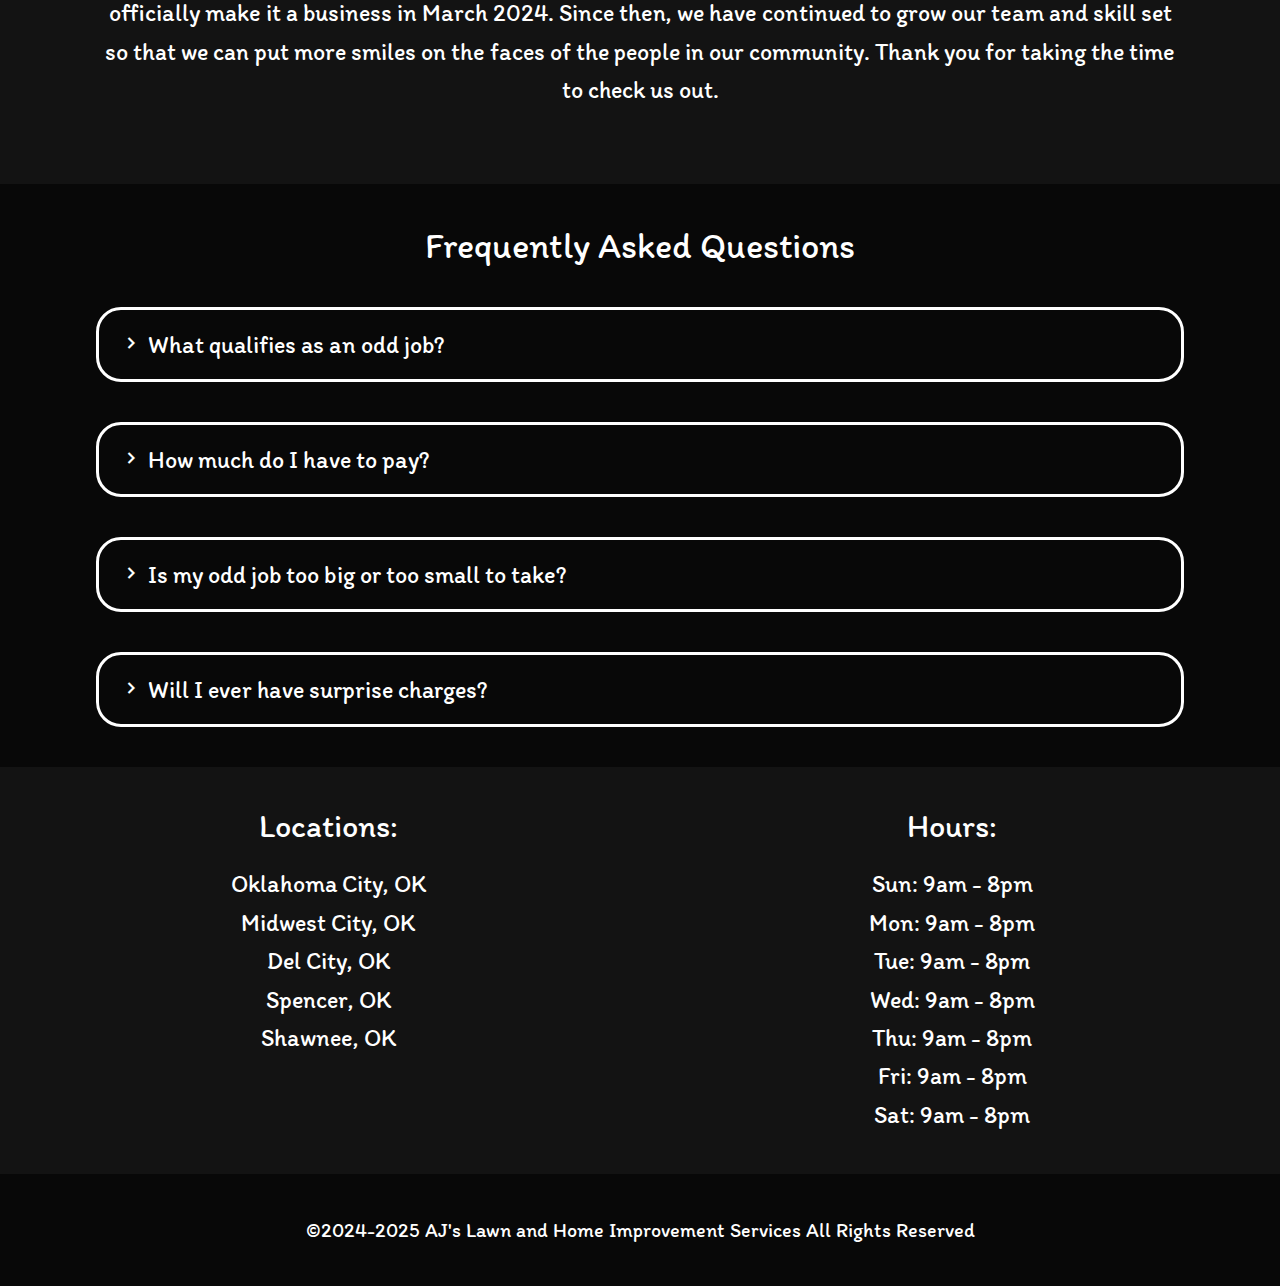
==== commit e1b5cecf: "changed faq from details to buttons for smoother transitions" ====
--- a/index.html
+++ b/index.html
@@ -28,33 +28,31 @@
                 </h1>
             </a>
 
-            <i id="menu-icon" class='bx bx-menu' tabindex="0"></i>
-            <div id="hamburger-menu" class="nav-block">                
-                <details class="nav-dropdown" id="lawn-dropdown">
-                    <summary>
-                        <p>Lawn Services</p>
+            <i id="menu-icon" class="bx bx-menu"></i>
+            <div id="hamburger-menu" class="nav-block">
+                <div class="nav-dropdown" id="lawn-dropdown">
+                    <div tabindex="0">
+                        <p>Lawn Services</p> 
                         <i class='bx bx-chevron-down'></i>
-                    </summary>
-                    
-                    <ul class="dropdown">
+                    </div>
+                    <ul>
                         <li><a href="AJsmowservice.html">Mow Package</a></li>
                         <li><a href="AJsgardenservice.html">Garden Bed Cleanup</a></li>
                         <li><a href="AJsbushandtreetrimmingservices.html">Bush And Tree Trimming</a></li>
                     </ul>
-                </details>
-
-                <details class="nav-dropdown" id="home-dropdown">
-                    <summary>
+                </div>
+                
+                <div class="nav-dropdown" id="home-dropdown">
+                    <div tabindex="0">
                         <p>Home Services</p>
                         <i class='bx bx-chevron-down'></i>
-                    </summary>
-
+                    </div>
                     <ul class="dropdown">
                         <li><a href="AJsguttercleaningservices.html">Gutter Cleaning</a></li>
                         <li><a href="AJsfencerepairservices.html">Wood Fence Repair</a></li>
                         <li><a href="AJspaintservices.html">Interior & Exterior Painting</a></li>
                     </ul>
-                </details>
+                </div>
                 
     
                 <a href="tel:+14059820906" class="nav-btn">Get a Free Quote!</a>
@@ -238,54 +236,54 @@
     <footer>
         <section id="faq">
             <h2>Frequently Asked Questions</h2>
-            <details class="question" open>
-                <summary>
+            <div class="question-card">
+                <button class="question" aria-expanded="false" aria-controls="question1">
                     <i class='bx bx-chevron-down'></i>
                     <p>What qualifies as an odd job?</p>
-                </summary>
-                <div class="answer">
+                </button>
+                <div class="answer" id="question1">
                     <hr>
                     <p>
                         Any job that you don't want to do! Whether it's easy or hard, we're willing to talk it through and see what we can do to make your house a home.
                     </p>
                 </div>
-            </details>
-            <details class="question" open>
-                <summary>
+            </div>
+            <div class="question-card">
+                <button class="question" aria-expanded="false" aria-controls="question2">
                     <i class='bx bx-chevron-down'></i>
                     <p>How much do I have to pay?</p>
-                </summary>
-                <div class="answer">
+                </button>
+                <div class="answer" id="question2">
                     <hr>
                     <p>
                         Just as the work required from job to job will vary, the pay varies too. This allows us to service you for the fairest rate on our work.
                     </p>
                 </div>            
-            </details>
-            <details class="question" open>
-                <summary>
+            </div>
+            <div class="question-card">
+                <button class="question" aria-expanded="false" aria-controls="question3">
                     <i class='bx bx-chevron-down'></i>
                     <p>Is my odd job too big or too small to take?</p>
-                </summary>
-                <div class="answer">
+                </button>
+                <div class="answer" id="question3">
                     <hr>
                     <p>
                         There is no job that is too big or too small for us. We do everything from cutting grass and putting up shelves to building full on room additions.
                     </p>
                 </div>            
-            </details>
-            <details class="question" open>
-                <summary>
+            </div>
+            <div class="question-card">
+                <button class="question" aria-expanded="false" aria-controls="question4">
                     <i class='bx bx-chevron-down'></i>
                     <p>Will I ever have surprise charges?</p>
-                </summary>
-                <div class="answer">
+                </button>
+                <div class="answer" id="question4">
                     <hr>
                     <p>
                         NO! We will never spring extra charges on you. We only charge extra for cutting overgrown yards and cutting tree limbs that are next to powerlines. However, these charges will be brought up when we give you an estimate. 
                     </p>
                 </div>            
-            </details>
+            </div>
         </section>
 
         <div class="footer-container">
--- a/style.css
+++ b/style.css
@@ -128,18 +128,10 @@
 	position: relative;
 	width: 33%;
 }
-.nav-dropdown summary {
-	list-style-type: none;
-	
-}
-.nav-dropdown summary p {
+.nav-dropdown div p {
 	display: inline;
 	border-bottom: 3px solid transparent;
 	transition: transform 0.3s ease-in-out, border-bottom 0.3s ease-in-out;
-}
-
-summary::-webkit-details-marker{
-	display: none;
 }
 .nav-dropdown i {
 	transform: rotate(90deg);
@@ -158,7 +150,7 @@
 	max-height: 0;
 	transition: max-height 0.4s ease, opacity 0.4s ease;
 }
-.nav-dropdown.active summary p{
+.nav-dropdown.active div p{
 	transform: scale(1.05);
 	border-bottom: 3px solid var(--primary);
 	
@@ -951,7 +943,7 @@
 	width: 80%;
 	margin: auto;
 }
-#faq details {
+#faq .question-card {
 	width: 85%;
 	margin: var(--center) var(--reg-pad);
 	border: 3px solid white;
@@ -959,53 +951,58 @@
 	line-height: var(--line-height);
 	transition: padding 0.3s ease, border-color 0.3s ease;
 }
-#faq details.active {
+#faq .question-card.active {
 	border-color: var(--primary);
 	padding: 0 0 var(--md-pad);
 }
 
-#faq details:hover, 
-#faq details:has(:focus-visible) {
+#faq .question-card:hover, 
+#faq .question-card:has(:focus-visible) {
 	border-color: var(--primary);
 }
-#faq summary {
+#faq .question {
+	text-align: left;
+	width: 100%;
+	color: inherit;
 	padding: var(--md-pad);
 	list-style-type: none;
 	cursor: pointer;
 	font-size: var(--regular-font-size);
 	transition: color 0.3s ease;
-}
-#faq details summary p {
+	background-color: inherit;
+	border: none;
+}
+#faq .question-card .question p {
 	display: inline;
 	transition: transform 0.3s ease, color 0.3s ease;
 }
-#faq details.active summary p,
-#faq details summary:hover p,
-#faq details summary:focus-visible p {
+#faq .question-card.active .question p,
+#faq .question-card .question:hover p,
+#faq .question-card .question:focus-visible p {
 	color: var(--primary);
 }
-#faq details summary i {
+#faq .question-card .question i {
 	transform: rotate(-90deg);
 	transition: transform 0.3s ease, color 0.3s ease;
 }
-#faq details.active summary i {
+#faq .question-card.active .question i {
 	transform: rotate(0deg);
 	color: var(--primary);
 }
-#faq details summary:hover i,
-#faq details summary:focus-visible i {
+#faq .question-card .question:hover i,
+#faq .question-card .question:focus-visible i {
 	color: var(--primary);
 }
-#faq details .answer {
+#faq .question-card .answer {
 	font-size: var(--regular-font-size);
 	overflow: hidden;
 	max-height: 0;
 	opacity: 0;
-	transition: max-height 0.3s ease, opacity 0.3s ease-out;
-}
-#faq details.active .answer {
+	transition: max-height 0.4s ease, opacity 0.4s ease-out;
+}
+#faq .question-card.active .answer {
 	opacity: 1;
-	max-height: 300px;
+	max-height: 400px;
 }
 #faq hr {
 	border: none;
@@ -1015,7 +1012,7 @@
 	margin: 0 0 var(--md-pad);
 	display: block;
 }
-details .answer p {
+.question-card .answer p {
 	padding: 0 var(--md-pad);
 }
 .footer-container {
@@ -1054,7 +1051,7 @@
 	width: 100%;
 	text-align: center;
 	background-color: var(--primary-bg);
-	padding: var(--reg-pad) 0;
+	padding: var(--reg-pad) var(--sm-pad);
 	line-height: var(--line-height);
 	font-size: var(--smallest-font-size);
 }
@@ -1365,7 +1362,7 @@
 		font-size: var(--regular-font-size);
 		width: 85%;
 	}
-	#faq details {
+	#faq .question-card {
 		width: 80%;
 	}
 	.footer-h2 {
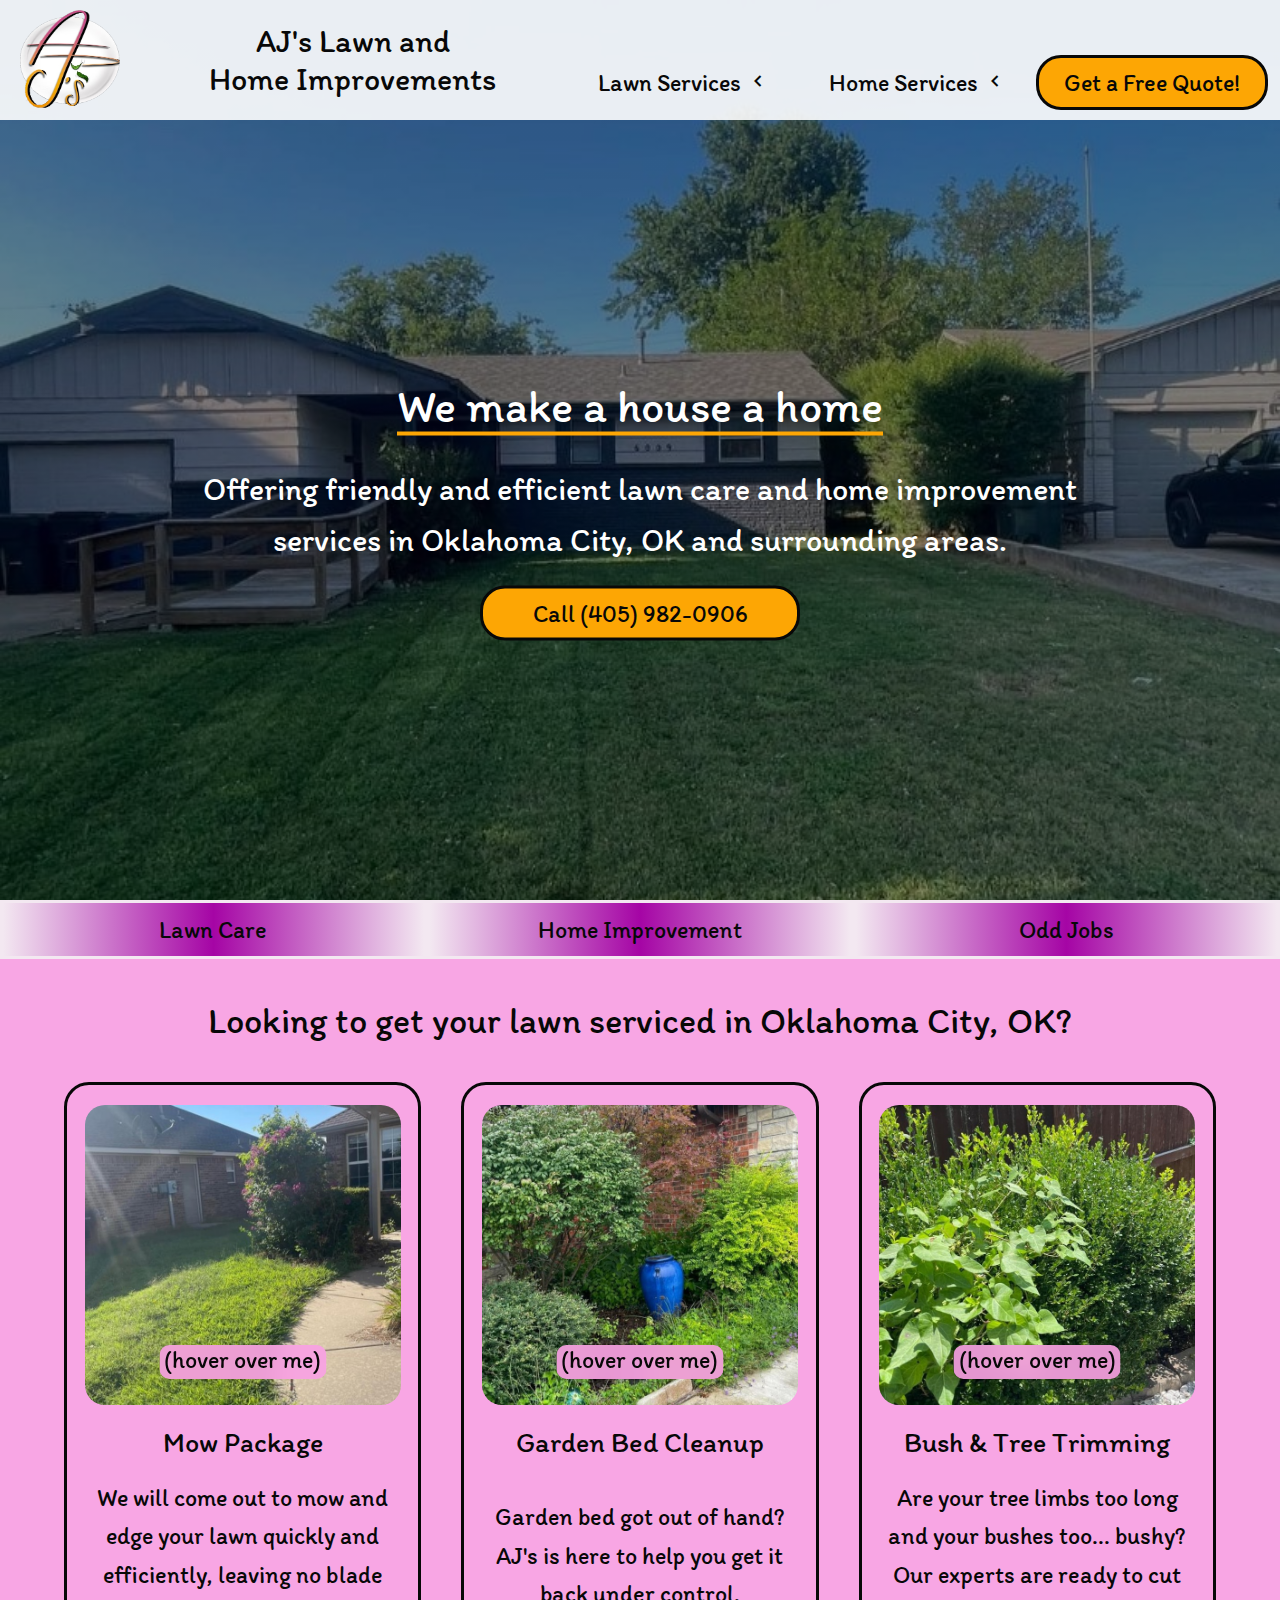
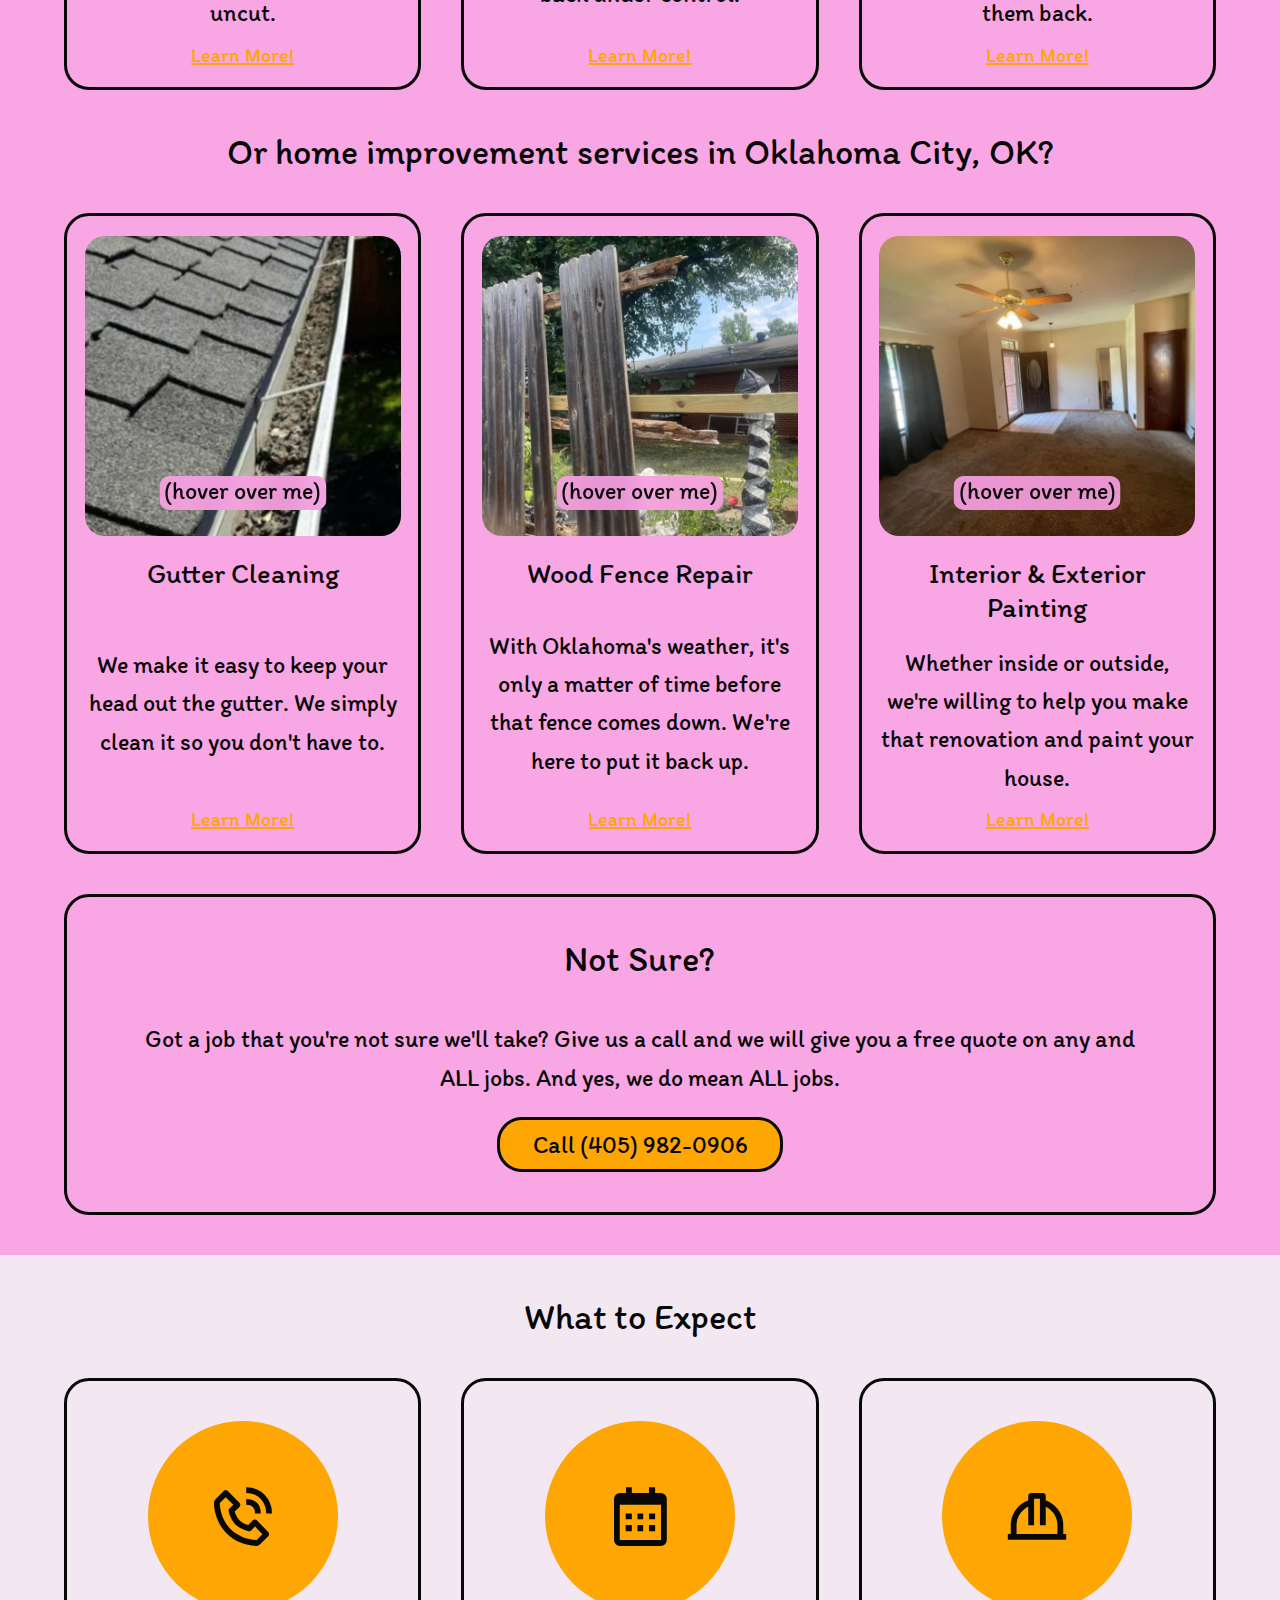
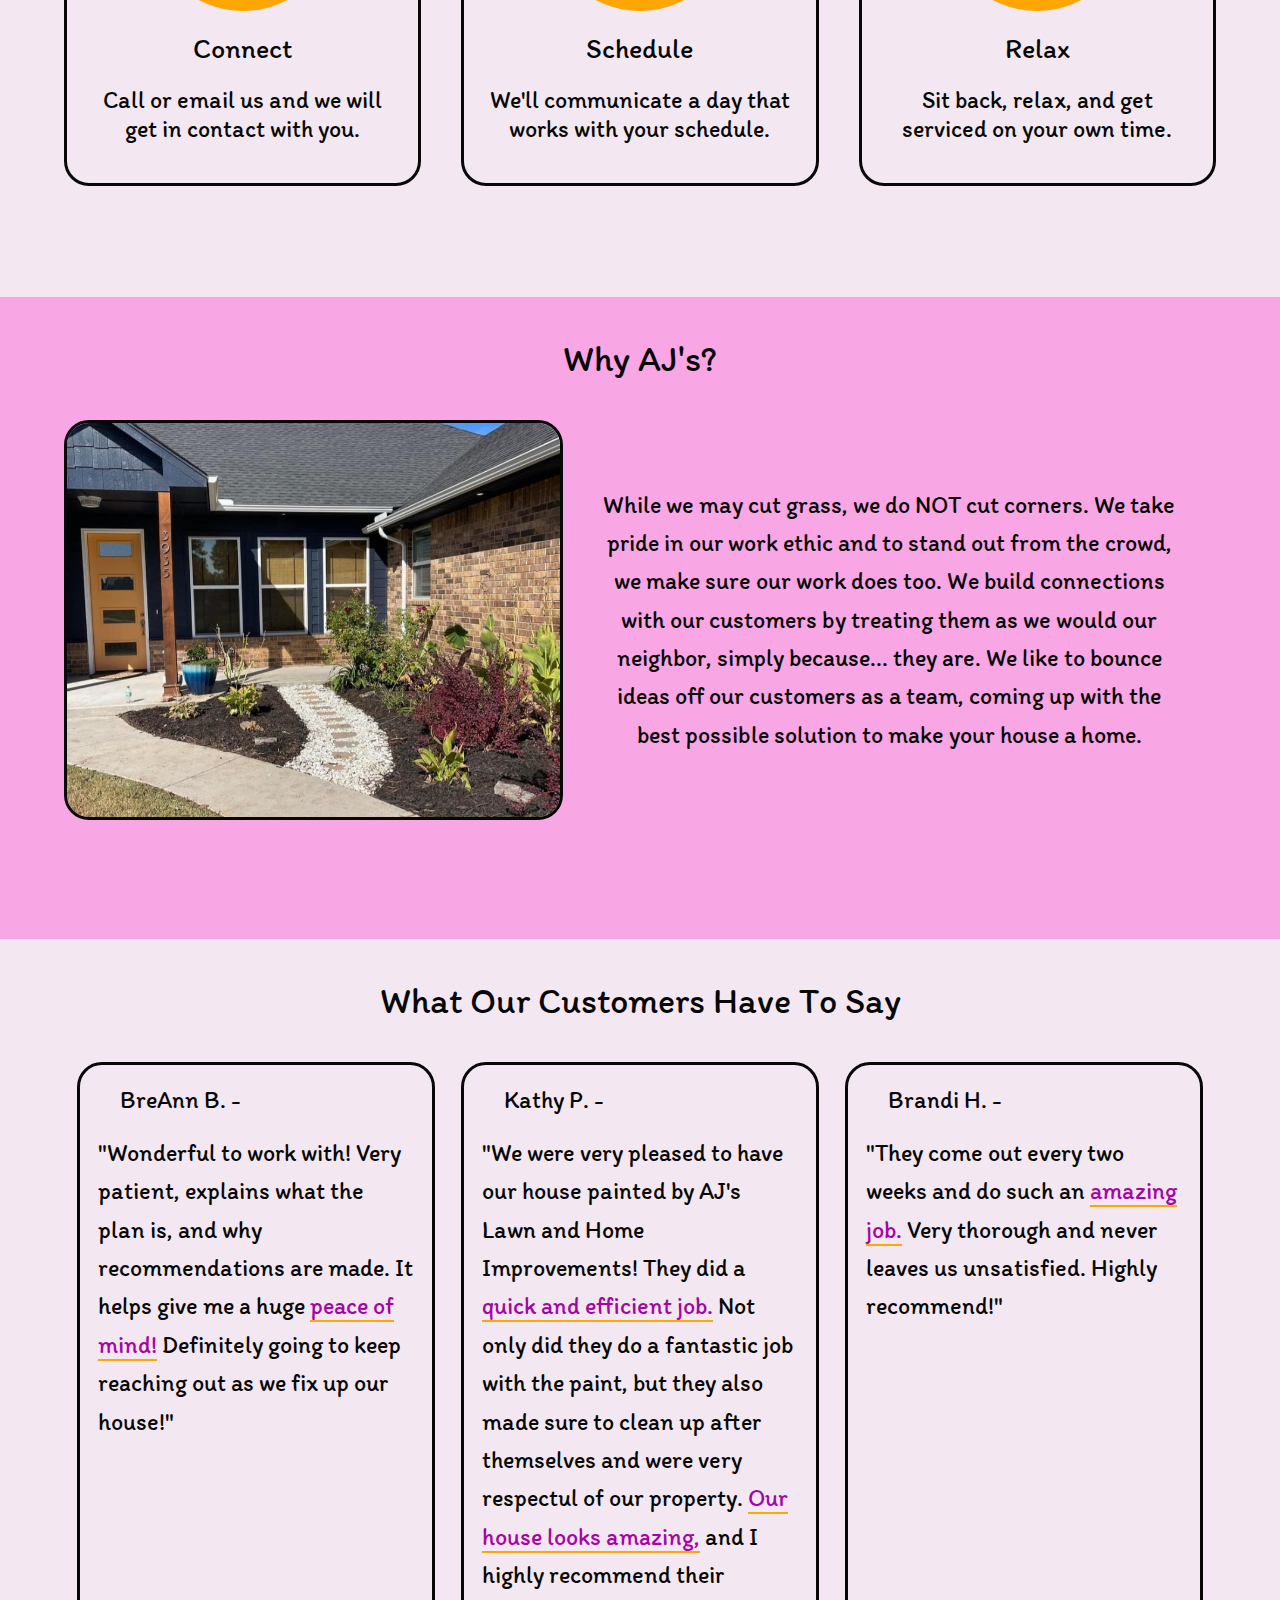
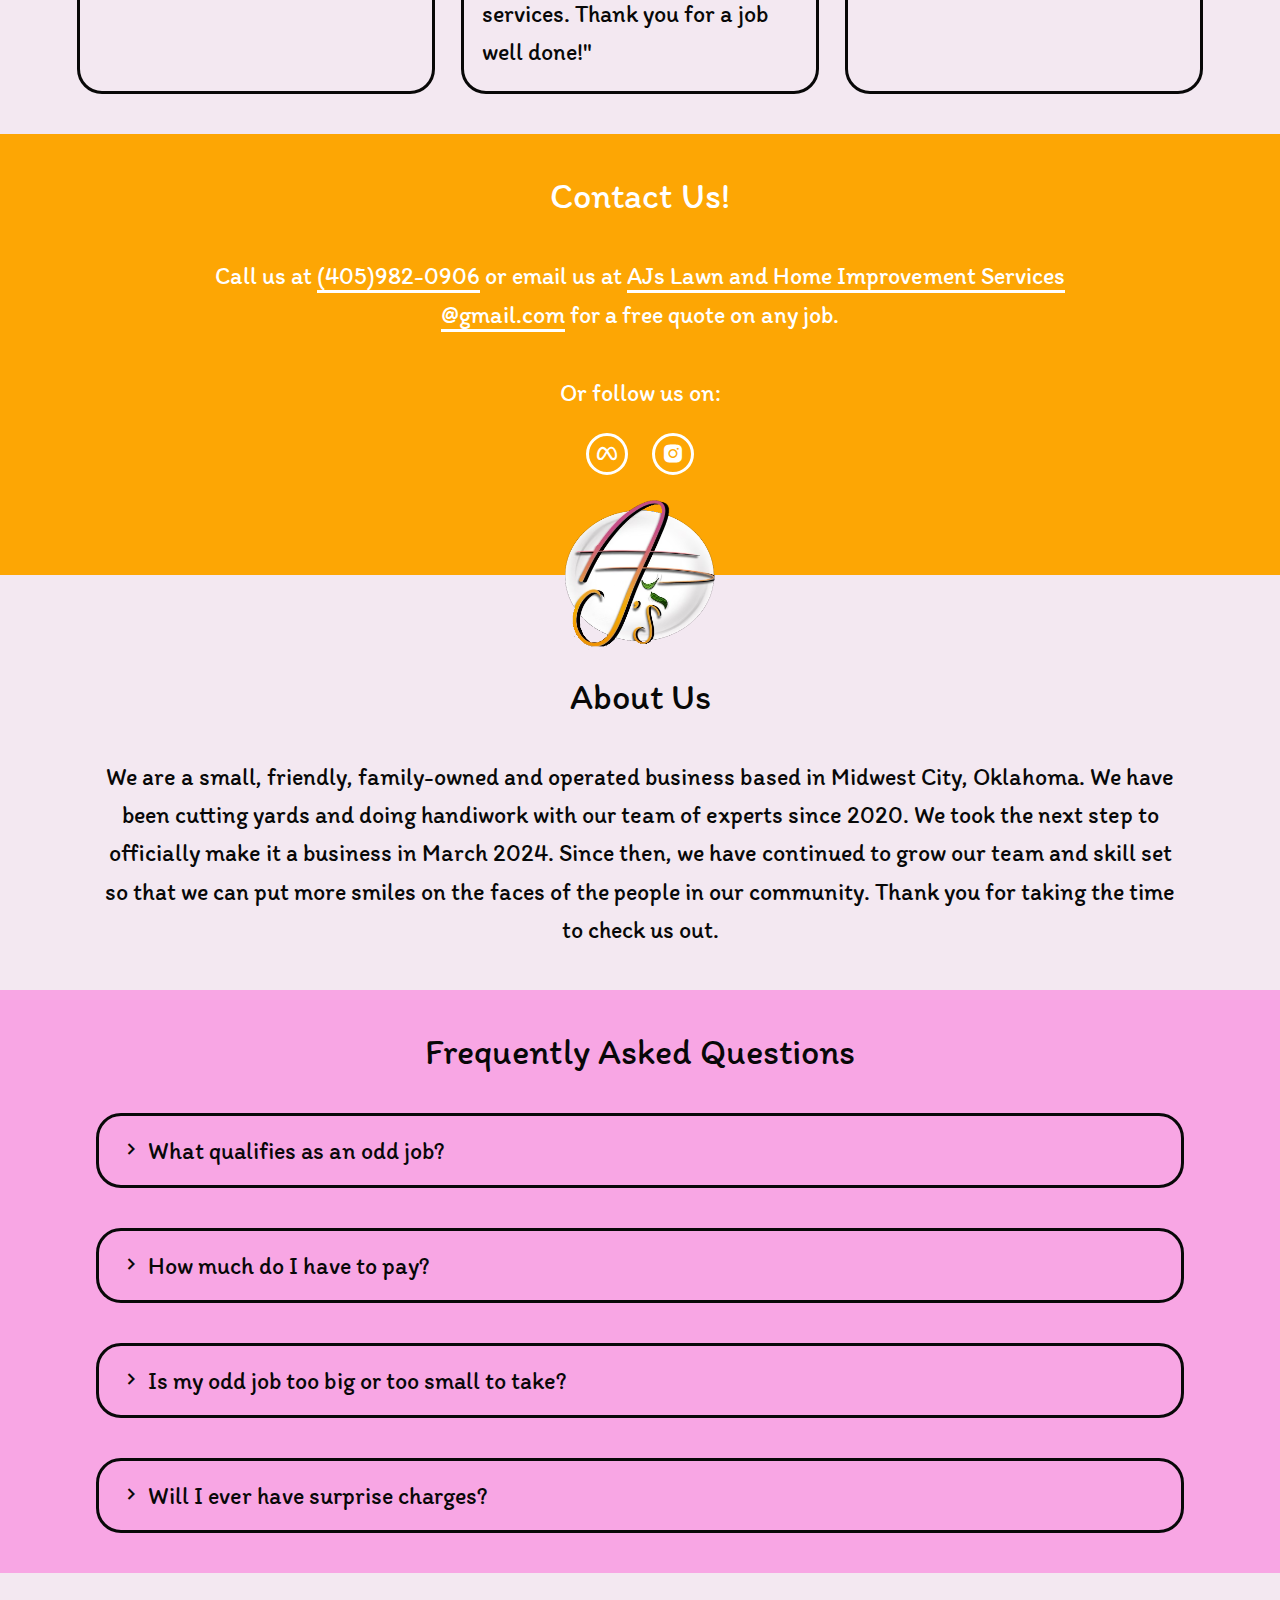
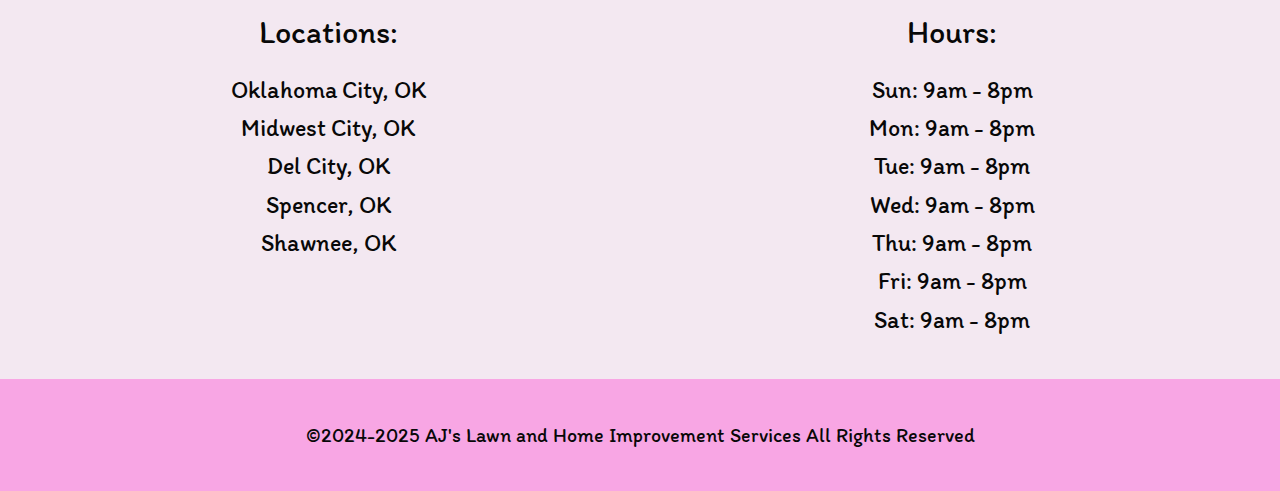
==== commit 533d593f: "minor bug fixes" ====
--- a/index.html
+++ b/index.html
@@ -30,31 +30,31 @@
 
             <i id="menu-icon" class="bx bx-menu"></i>
             <div id="hamburger-menu" class="nav-block">
+
                 <div class="nav-dropdown" id="lawn-dropdown">
-                    <div tabindex="0">
+                    <button id="btn1"  aria-expanded="false" aria-controls="list1">
                         <p>Lawn Services</p> 
                         <i class='bx bx-chevron-down'></i>
-                    </div>
-                    <ul>
-                        <li><a href="AJsmowservice.html">Mow Package</a></li>
-                        <li><a href="AJsgardenservice.html">Garden Bed Cleanup</a></li>
-                        <li><a href="AJsbushandtreetrimmingservices.html">Bush And Tree Trimming</a></li>
+                    </button>
+                    <ul class="dropdown" id="list1" role="region" aria-labelledby="btn1" hidden>
+                        <li><a tabindex="-1" href="AJsmowservice.html">Mow Package</a></li>
+                        <li><a tabindex="-1" href="AJsgardenservice.html">Garden Bed Cleanup</a></li>
+                        <li><a tabindex="-1" href="AJsbushandtreetrimmingservices.html">Bush And Tree Trimming</a></li>
                     </ul>
                 </div>
                 
                 <div class="nav-dropdown" id="home-dropdown">
-                    <div tabindex="0">
+                    <button id="btn2"  aria-expanded="false" aria-controls="list2">
                         <p>Home Services</p>
                         <i class='bx bx-chevron-down'></i>
-                    </div>
-                    <ul class="dropdown">
-                        <li><a href="AJsguttercleaningservices.html">Gutter Cleaning</a></li>
-                        <li><a href="AJsfencerepairservices.html">Wood Fence Repair</a></li>
-                        <li><a href="AJspaintservices.html">Interior & Exterior Painting</a></li>
+                    </button>
+                    <ul class="dropdown" id="list2" role="region" aria-labelledby="btn2" hidden>
+                        <li><a tabindex="-1" href="AJsguttercleaningservices.html">Gutter Cleaning</a></li>
+                        <li><a tabindex="-1" href="AJsfencerepairservices.html">Wood Fence Repair</a></li>
+                        <li><a tabindex="-1" href="AJspaintservices.html">Interior & Exterior Painting</a></li>
                     </ul>
                 </div>
                 
-    
                 <a href="tel:+14059820906" class="nav-btn">Get a Free Quote!</a>
             </div>
         </nav>
@@ -212,9 +212,9 @@
     <section id="contact">
         <h2>Contact Us!</h2>
         <p>Call us at 
-            <a href="tel:+14059820906">(405) 982-0906</a> 
+            <a href="tel:+14059820906">(405)982-0906</a> 
             or email  us at  
-            <a href="mailto:ajslawnandhomeimprovementservices@gmail.com">AJs lawn and home improvement services@gmail.com</a>
+            <a href="mailto:ajslawnandhomeimprovementservices@gmail.com">AJs Lawn and Home Improvement Services @gmail.com</a>
             for a free quote on any job.
         </p>
         <p>Or follow us on:</p>
--- a/style.css
+++ b/style.css
@@ -13,10 +13,14 @@
 }
 
 :root {
+	--text-color: #fff;
 	--primary: #a505a5;
 	--secondary: #fda604;
 	--main-bg: #080808;
-	--second-bg: #131313;
+	--second-bg: #1d1d1d;
+	--btn-color: #fff;
+	--btn-bg: #a505a5;
+	--transparentish: rgba(0, 0, 0, 0.9);
 	--smallest-font-size: 20px;
 	--regular-font-size: 24px;
 	--small-header-font-size: 32px;
@@ -50,8 +54,8 @@
 	justify-content: space-between;
 	align-items: end;
 	padding: var(--sm-pad);
-	color: white;
-	background-color: rgba(0, 0, 0, 0.9);
+	color: var(--text-color);
+	background-color: var(--transparentish);
 }
 #menu-icon {
 	display: none;
@@ -90,7 +94,7 @@
 
 nav a {
 	text-decoration: none;
-	color: white;
+	color: var(--text-color);
 }
 
 .nav-block img {
@@ -105,11 +109,17 @@
 .nav-btn {
 	padding: var(--sm-pad);
 	min-width: 213px;
-	background-color: var(--primary);
+	background-color: var(--btn-bg);
 	border-radius: 25px;
-	border: 3px solid white;
-}
-
+	border: 3px solid var(--btn-color);
+	font-size: var(--regular-font-size);
+	text-decoration: none;
+	transition: 0.3s ease-out;
+	color: var(--btn-color);
+	cursor: pointer;
+	position: relative;
+	width: 33%;
+}
 .nav-btn:hover,
 .nav-btn:focus-visible {
 	transform: scale(1.05);
@@ -117,18 +127,22 @@
 	color: var(--secondary);
 	box-shadow: 0 0 12px var(--secondary);
 }
-
-.nav-dropdown,
-.nav-btn {
-	font-size: var(--regular-font-size);
-	text-decoration: none;
+.nav-dropdown {
+	width: 33%;
+	position: relative;
 	transition: 0.3s ease-out;
-	color: white;
+	font-size: var(--regular-font-size);
+}
+.nav-dropdown button {
+	font-size: var(--regular-font-size);
+	color: var(--text-color);
+	background-color: inherit;
+	border: none;
+	width: 100%;
+	height: 100%;
 	cursor: pointer;
-	position: relative;
-	width: 33%;
-}
-.nav-dropdown div p {
+}
+.nav-dropdown button p {
 	display: inline;
 	border-bottom: 3px solid transparent;
 	transition: transform 0.3s ease-in-out, border-bottom 0.3s ease-in-out;
@@ -141,6 +155,7 @@
 	display: block;
 	position: absolute;
 	overflow: hidden;
+	pointer-events: none;
 	padding-top: 52px;
 	top: 0;
 	left: 50%;
@@ -150,10 +165,9 @@
 	max-height: 0;
 	transition: max-height 0.4s ease, opacity 0.4s ease;
 }
-.nav-dropdown.active div p{
+.nav-dropdown.active button p{
 	transform: scale(1.05);
 	border-bottom: 3px solid var(--primary);
-	
 }
 .nav-dropdown.active i {
 	transform: rotate(0deg);
@@ -166,8 +180,8 @@
 	list-style-type: none;
 	text-wrap: nowrap;
 	padding: var(--sm-pad) 15px;
-	border-bottom: 2px solid white;
-	background-color: rgba(0, 0, 0, 0.9);
+	border-bottom: 2px solid var(--text-color);
+	background-color: var(--transparentish);
 }
 .nav-dropdown ul li:nth-child(1) {
 	padding-top: 0;
@@ -177,8 +191,9 @@
 	border-radius: 0 0 10px 10px;
 }
 .nav-dropdown ul li a {
+	pointer-events: auto;
 	text-decoration: none;
-	color: white;
+	color: var(--text-color);
 	border-bottom: 3px solid transparent;
 	transition: border-bottom 0.3s ease;
 }
@@ -189,7 +204,7 @@
 /*---------- hero-------------*/
 
 section {
-	min-height: 100svh;
+	min-height: 642px;
 }
 
 #hero .hero-container {
@@ -215,7 +230,7 @@
 	text-align: center;
 	position: absolute;
 	width: 100%;
-	color: white;
+	color: var(--text-color);
 	top: 55%;
 	left: 50%;
 	transform: translate(-50%, -50%);
@@ -243,12 +258,12 @@
 a.call-btn {
 	width: 25%;
 	min-width: 265px;
-	color: white;
+	color: var(--btn-color);
 	font-size: var(--regular-font-size);
 	text-decoration: none;
 	padding: var(--sm-pad);
-	background-color: var(--primary);
-	border: 3px solid white;
+	background-color: var(--btn-bg);
+	border: 3px solid var(--btn-color);
 	border-radius: 25px;
 	text-align: center;
 	display: block;
@@ -277,21 +292,19 @@
 		90deg,
 		var(--main-bg),
 		var(--primary),
-		var(--primary),
-		var(--primary),
 		var(--main-bg)
 	);
 	width: 100%;
 	text-align: center;
 	padding: 12px var(--sm-pad);
 	border: solid 3px var(--main-bg);
-	color: white;
+	color: var(--text-color);
 	text-wrap: nowrap;
 }
 
 /* ---------- services ----------- */
 .service-container {
-	background-color: var(--main-bg);
+	background-color: var(--second-bg);
 	width: 100%;
 	padding: var(--reg-pad) 0 0;
 }
@@ -299,7 +312,7 @@
 	padding: 0 0 var(--reg-pad);
 }
 .service-container h2 {
-	color: white;
+	color: var(--text-color);
 	font-size: var(--large-header-font-size);
 	text-align: center;
 	display: block;
@@ -318,8 +331,8 @@
 	width: 31%;
 	display: flex;
 	flex-direction: column;
-	background-color: var(--main-bg);
-	border: solid 3px white;
+	background-color: var(--second-bg);
+	border: solid 3px var(--text-color);
 	border-radius: 25px;
 	transition: 0.3s ease-in-out;
 	padding: var(--md-pad) 0;
@@ -328,7 +341,7 @@
 .services-list .card.active,
 .services-list .card:focus-visible {
 	transform: scale(1.05);
-	background-color: var(--second-bg);
+	background-color: var(--main-bg);
 	border: 3px solid var(--primary);
 }
 .mow-b {
@@ -485,17 +498,18 @@
 	transition: 0.4s ease-in-out;
 	flex-grow: 0;
 	position: relative;
+	cursor: pointer;
 }
 .service-img div {
 	transition: opacity 0.4s ease-out;
 	border-radius: 20px;
 }
-.service-img:hover div:nth-child(1),
-.service-img:focus-visible div:nth-child(1){
+.service-img:focus-visible div:nth-child(1), 
+.service-img.active div:nth-child(1){
 	opacity: 0;
 }
-.service-img:hover div:nth-child(2),
-.service-img:focus-visible div:nth-child(2){
+.service-img:focus-visible div:nth-child(2), 
+.service-img.active div:nth-child(2){
 	opacity: 1;
 }
 .service-img::after {
@@ -509,16 +523,16 @@
 	font-size: var(--regular-font-size);
 	padding: 0 5px 5px;
 	border-radius: 10px;
-	background-color: rgba(0, 0, 0, 0.9);
+	background-color: var(--transparentish);
 	backdrop-filter: blur(10px);
-	color: white;
+	color: var(--text-color);
 	text-align: center;
 	transition: 0.3s ease;
 	opacity: 1;
 }
-.service-img:hover::after,
+.service-img.active::after,
 .service-img:focus-visible::after {
-	content: "(hover over me)";
+	content: "";
 	opacity: 0;
 }
 .services-list .card .card-content {
@@ -531,7 +545,7 @@
 }
 .services-list .card h3 {
 	font-size: 28px;
-	color: white;
+	color: var(--text-color);
 	text-align: center;
 	width: 90%;
 	padding: var(--md-pad) 0 0;
@@ -542,7 +556,7 @@
 	text-align: center;
 	width: 90%;
 	margin: var(--center);
-	color: white;
+	color: var(--text-color);
 	line-height: var(--line-height);
 	padding: var(--md-pad) 0 0;
 }
@@ -570,8 +584,8 @@
 }
 div#odd {
 	padding: var(--reg-pad) 0;
-	background-color: var(--main-bg);
-	border: solid 3px white;
+	background-color: var(--second-bg);
+	border: solid 3px var(--text-color);
 	border-radius: 25px;
 	width: 90%;
 	margin: var(--center);
@@ -581,7 +595,7 @@
 div#odd.active,
 div#odd:focus-visible {
 	transform: scale(1.05);
-	background-color: var(--second-bg);
+	background-color: var(--main-bg);
 	border: 3px solid var(--primary);
 }
 div#odd h2 {
@@ -599,13 +613,13 @@
 .featured-service {
 	width: 100%;
 	padding: 100px 0 var(--reg-pad);
-	background-color: var(--main-bg);
+	background-color: var(--second-bg);
 }
 .featured-service h2 {
 	padding: var(--reg-pad) 0;
 	margin: var(--center);
 	width: 90%;
-	color: white;
+	color: var(--text-color);
 	text-align: center;
 	font-size: var(--large-header-font-size);
 }
@@ -626,7 +640,7 @@
 	display: flex;
 	flex-direction: column;
 	justify-content: space-around;
-	color: white;
+	color: var(--text-color);
 }
 .featured-container ul li {
 	font-size: var(--regular-font-size);
@@ -637,8 +651,10 @@
 	line-height: var(--line-height);
 }
 .featured-container ul li::before {
-	content: "✔";
-	display: inline-block;
+	content: "\2714\FE0E";
+	display: inline-flex;
+	align-items: center;
+	justify-content: center;
 	min-width: 30px;
 	height: 30px;
 	border-radius: 15px;
@@ -657,8 +673,8 @@
 
 .expect-container {
 	width: 100%;
-	background-color: var(--second-bg);
-	color: white;
+	background-color: var(--main-bg);
+	color: var(--text-color);
 }
 
 .expect-container h2 {
@@ -681,7 +697,7 @@
 	flex-direction: column;
 	text-align: center;
 	width: 31%;
-	border: solid 3px white;
+	border: solid 3px var(--text-color);
 	border-radius: 25px;
 	margin: --center;
 	padding: var(--reg-pad) var(--md-pad);
@@ -692,13 +708,16 @@
 .expect-card.active,
 .expect-card:focus-visible {
 	transform: scale(1.05);
-	background-color: var(--main-bg);
+	background-color: var(--second-bg);
 	border: 3px solid var(--primary);
 }
 
 .expect-card i {
 	background-color: var(--primary);
-	color: white;
+	display: flex;
+	align-items: center;
+	justify-content: center;
+	color: var(--text-color);
 	font-size: 70px;
 	padding: 60px;
 	border-radius: 50%;
@@ -719,8 +738,8 @@
 /* ---------- why us ---------- */
 
 #why {
-	background-color: var(--main-bg);
-	color: white;
+	background-color: var(--second-bg);
+	color: var(--text-color);
 	padding: var(--reg-pad) 0;
 }
 
@@ -744,7 +763,7 @@
 	width: 500px;
 	height: 400px;
 	border-radius: 25px;
-	border: 3px solid white;
+	border: 3px solid var(--text-color);
 	transition: border-color 0.3s ease-out, transform 0.3s ease-out;
 }
 #why-container img:hover,
@@ -765,12 +784,12 @@
 
 /*------------ testimonials ------------*/
 #testimonials {
-	background-color: var(--second-bg);
+	background-color: var(--main-bg);
 	padding-bottom: var(--reg-pad);
 }
 
 #testimonials h2 {
-	color: white;
+	color: var(--text-color);
 	font-size: var(--large-header-font-size);
 	text-align: center;
 	margin: var(--center);
@@ -788,9 +807,9 @@
 
 .testimonial {
 	width: 31%;
-	color: white;
-	background-color: var(--second-bg);
-	border: solid 3px white;
+	color: var(--text-color);
+	background-color: var(--main-bg);
+	border: solid 3px var(--text-color);
 	border-radius: 25px;
 	margin: var(--center);
 	transition: 0.3s ease-in-out;
@@ -802,7 +821,7 @@
 .testimonial:focus-visible {
 	border: 3px solid var(--primary);
 	transform: scale(1.05);
-	background-color: var(--main-bg);
+	background-color: var(--second-bg);
 }
 
 .testimonial p.name {
@@ -827,10 +846,10 @@
 
 /* ---------contact----------*/
 section#contact {
-	min-height: 50svh;
+	min-height: 320px;
 	width: 100%;
 	background-color: var(--primary);
-	color: white;
+	color: var(--text-color);
 	padding: 0 0 100px;
 }
 
@@ -847,15 +866,16 @@
 	text-align: center;
 	width: 75%;
 	line-height: var(--line-height);
+	word-break: keep-all;
 }
 #contact p:nth-child(2) {
 	padding-bottom: var(--reg-pad);
 }
 #contact a {
-	color: white;
+	color: var(--text-color);
 	transition: 0.3s ease-in-out;
 	text-decoration: none;
-	border-bottom: 3px solid white;
+	border-bottom: 3px solid var(--text-color);
 }
 #contact a:hover,
 #contact a:focus-visible {
@@ -867,16 +887,18 @@
 }
 #contact .social {
 	text-align: center;
-	color: white;
+	color: var(--text-color);
 }
 #contact .social a {
 	font-size: var(--regular-font-size);
-	color: white;
-	border: 3px solid white;
+	color: var(--text-color);
+	border: 3px solid var(--text-color);
 	width: 42px;
 	height: 42px;
 	line-height: var(--line-height);
-	display: inline-block;
+	display: inline-flex;
+	align-items: center;
+	justify-content: center;
 	text-align: center;
 	border-radius: 50%;
 	margin: 0 10px;
@@ -893,12 +915,12 @@
 /*--------- About -----------*/
 section#about {
 	width: 100%;
-	color: white;
+	color: var(--text-color);
 	padding: 100px var(--reg-pad) var(--reg-pad);
 	text-align: center;
 	position: relative;
-	background-color: var(--second-bg);
-	min-height: 50svh;
+	background-color: var(--main-bg);
+	min-height: 320px;
 }
 #about img {
 	width: 150px;
@@ -924,7 +946,7 @@
 
 /*----------footer------------*/
 footer {
-	color: white;
+	color: var(--text-color);
 }
 
 .footer-h2 {
@@ -933,8 +955,9 @@
 }
 
 section#faq {
-	min-height: 50svh;
-	background-color: var(--main-bg);
+	min-height: 320px;
+	background-color: var(--second-bg);
+	padding-bottom: var(--reg-pad);
 }
 #faq h2 {
 	padding: var(--reg-pad) 0;
@@ -946,7 +969,7 @@
 #faq .question-card {
 	width: 85%;
 	margin: var(--center) var(--reg-pad);
-	border: 3px solid white;
+	border: 3px solid var(--text-color);
 	border-radius: 25px;
 	line-height: var(--line-height);
 	transition: padding 0.3s ease, border-color 0.3s ease;
@@ -954,6 +977,12 @@
 #faq .question-card.active {
 	border-color: var(--primary);
 	padding: 0 0 var(--md-pad);
+	border-radius: 25px;
+	background-color: var(--main-bg);
+}
+
+#faq .question-card:last-child {
+	margin-bottom: 0;
 }
 
 #faq .question-card:hover, 
@@ -971,6 +1000,8 @@
 	transition: color 0.3s ease;
 	background-color: inherit;
 	border: none;
+	border-top-right-radius: 25px;
+	border-top-left-radius: 25px;
 }
 #faq .question-card .question p {
 	display: inline;
@@ -1023,7 +1054,7 @@
 	text-align: center;
 	margin: auto;
 	padding: var(--reg-pad);
-	background-color: var(--second-bg);
+	background-color: var(--main-bg);
 }
 
 .footer-container .shared {
@@ -1050,7 +1081,7 @@
 #footer-btm {
 	width: 100%;
 	text-align: center;
-	background-color: var(--primary-bg);
+	background-color: var(--second-bg);
 	padding: var(--reg-pad) var(--sm-pad);
 	line-height: var(--line-height);
 	font-size: var(--smallest-font-size);
@@ -1164,7 +1195,7 @@
 		position: absolute;
 		right: -320px;
 		top: 95px;
-		background-color: rgba(0, 0, 0, 0.9);
+		background-color: var(--transparentish);
 		margin-right: 0;
 		border-radius: 0 0 0 20px;
 		border-left: 3px solid var(--primary);
@@ -1250,9 +1281,9 @@
 		content: "(tap here)";
 		opacity: 1;
 	}
-	.service-img:hover::after,
+	.service-img.active::after,
 	.service-img:focus-visible::after {
-		content: "(tap here)";
+		content: "";
 		opacity: 0;
 	}
 	.service-container p {
@@ -1351,10 +1382,6 @@
 	#contact P {
 		font-size: var(--regular-font-size);
 	}
-	#contact p a {
-		text-wrap: wrap;
-		word-break: break-all;
-	}
 	#about h2 {
 		font-size: var(--large-header-font-size);
 	}
@@ -1441,4 +1468,89 @@
 	.featured-service {
 		padding-top: 134px;
 	}
+}
+
+@media (prefers-reduced-motion: reduce) {
+	*{
+		animation: none;
+		transition: none;
+	}
+}
+
+@media (prefers-color-scheme: light) {
+	:root {
+	--text-color: #080808;
+	--main-bg: #f3e8f1;
+	--second-bg: #f8a6e4;
+	--btn-color: #080808;
+	--btn-bg: #fda604;
+	--transparentish: rgba(255, 255, 255, 0.9);
+	--transparentish2: rgba(250, 161, 228, 0.9);
+	}
+	.nav-btn:hover,
+	.nav-btn:focus-visible {
+		border: 3px solid white;
+		color: white;
+		box-shadow: 0 0 25px var(--primary);
+	}
+	#hero .hero-img {
+		background-image: linear-gradient(rgba(0, 0, 0, 0.45), rgba(0, 0, 0, 0.45)),
+			url(img/Background1.jpg);
+	}
+	#hero .hero-overlay {
+		color: white;
+	}
+	#hero a.call-btn {
+		border: 3px solid var(--btn-color);
+		color: var(--btn-color);
+	}
+	#hero a.call-btn:hover, #hero a.call-btn:focus-visible {
+		border: 3px solid white;
+		color: white;
+		box-shadow: 0 0 25px var(--primary);
+	}
+	a.call-btn:hover, a.call-btn:focus-visible {
+		border: 3px solid white;
+		color: white;
+		box-shadow: 0 0 25px var(--primary);
+	}
+	.service-img::after {
+		background-color: var(--transparentish2);
+	}
+	.services-list .card:hover .service-img::after,
+	.services-list .card.active .service-img::after,
+	.services-list .card:focus-visible .service-img::after {
+		background-color: var(--transparentish);
+	}
+	.services-list a {
+		color: var(--secondary);
+	}
+	.expect-card i {
+		background-color: var(--secondary);
+	}
+	section#contact {
+		color: white;
+		background-color: var(--secondary);
+	}
+	#contact a{
+		color: white;
+		border-color: white;
+	}
+	#contact a:hover,
+	#contact a:focus-visible {
+		border-bottom: 3px solid white;
+		color: white;
+		text-shadow: 0 0 25px white;
+	}
+	#contact .social a{
+		border-color: white;
+		color: white;
+	}
+	#contact .social a:hover,
+	#contact .social a:focus-visible {
+		border: 3px solid white;
+		color: white;
+		box-shadow: 0 0 25px white;
+		text-shadow: none;
+	}
 }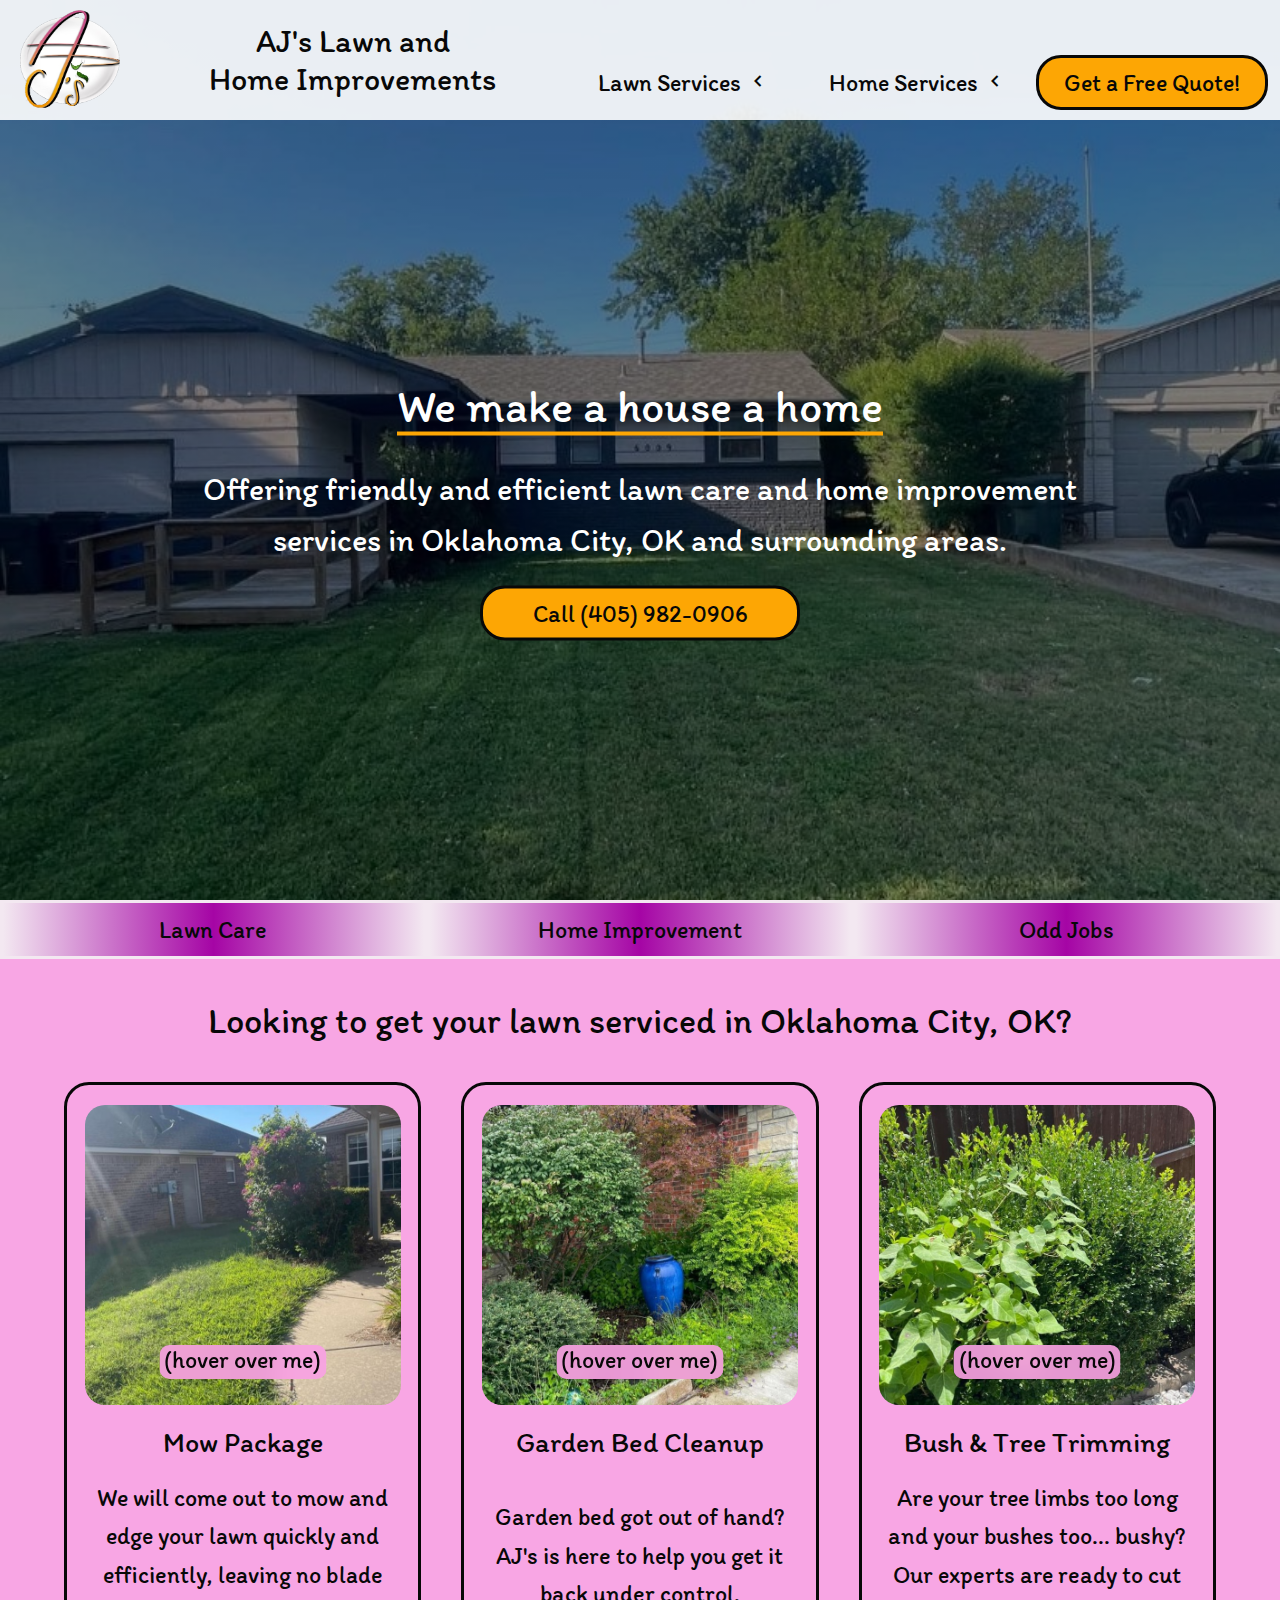
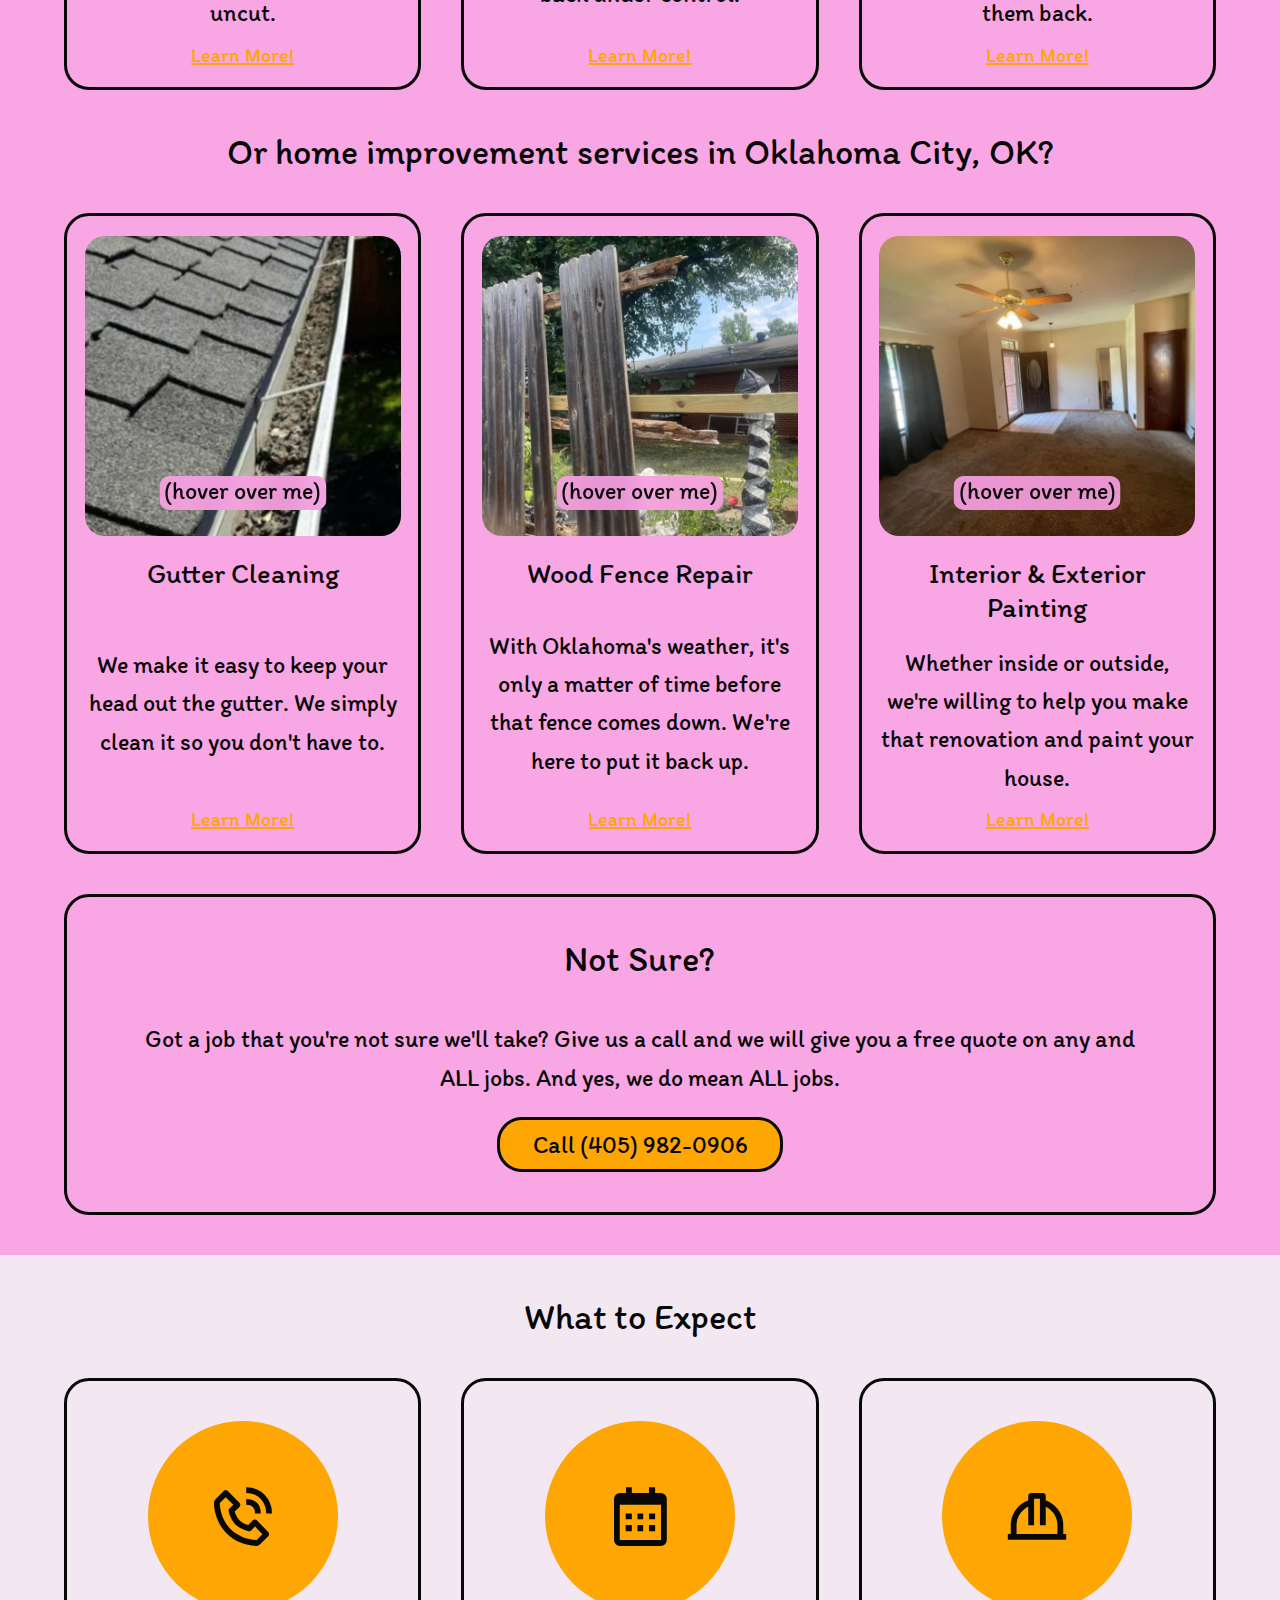
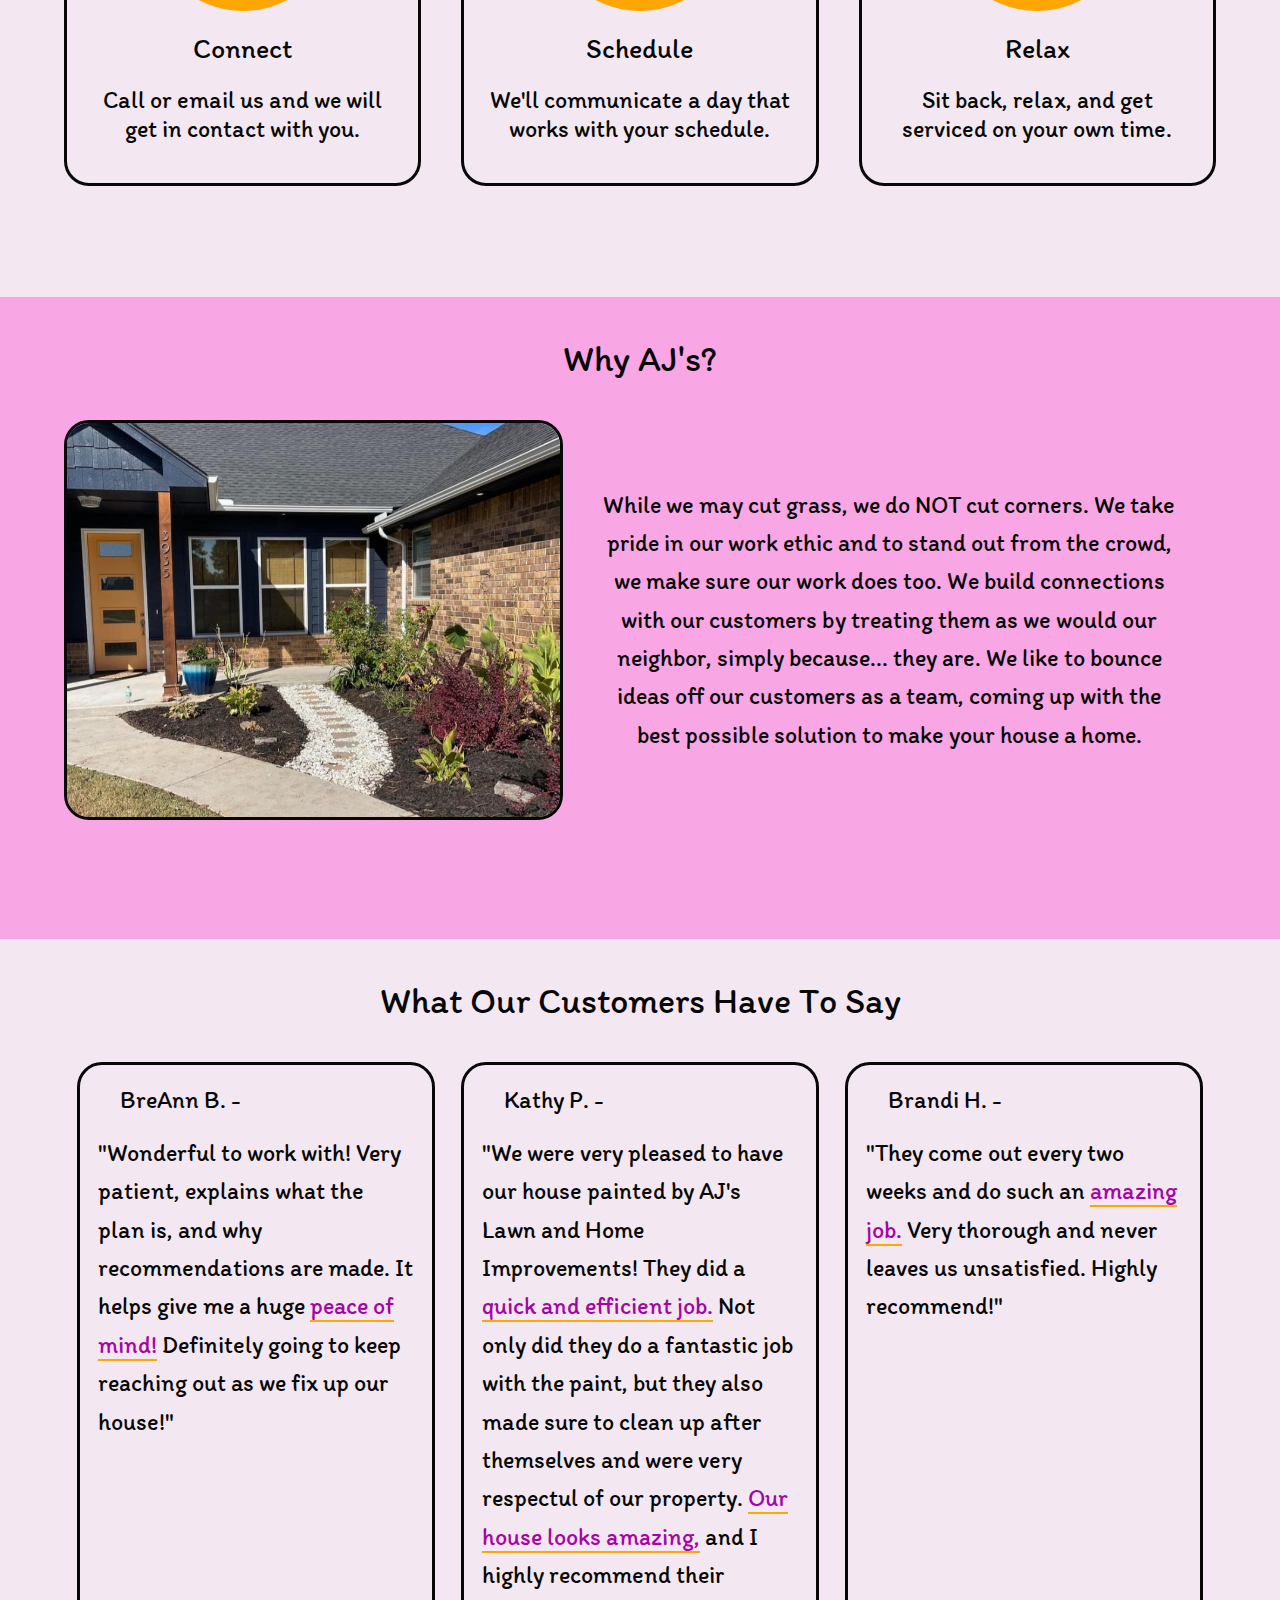
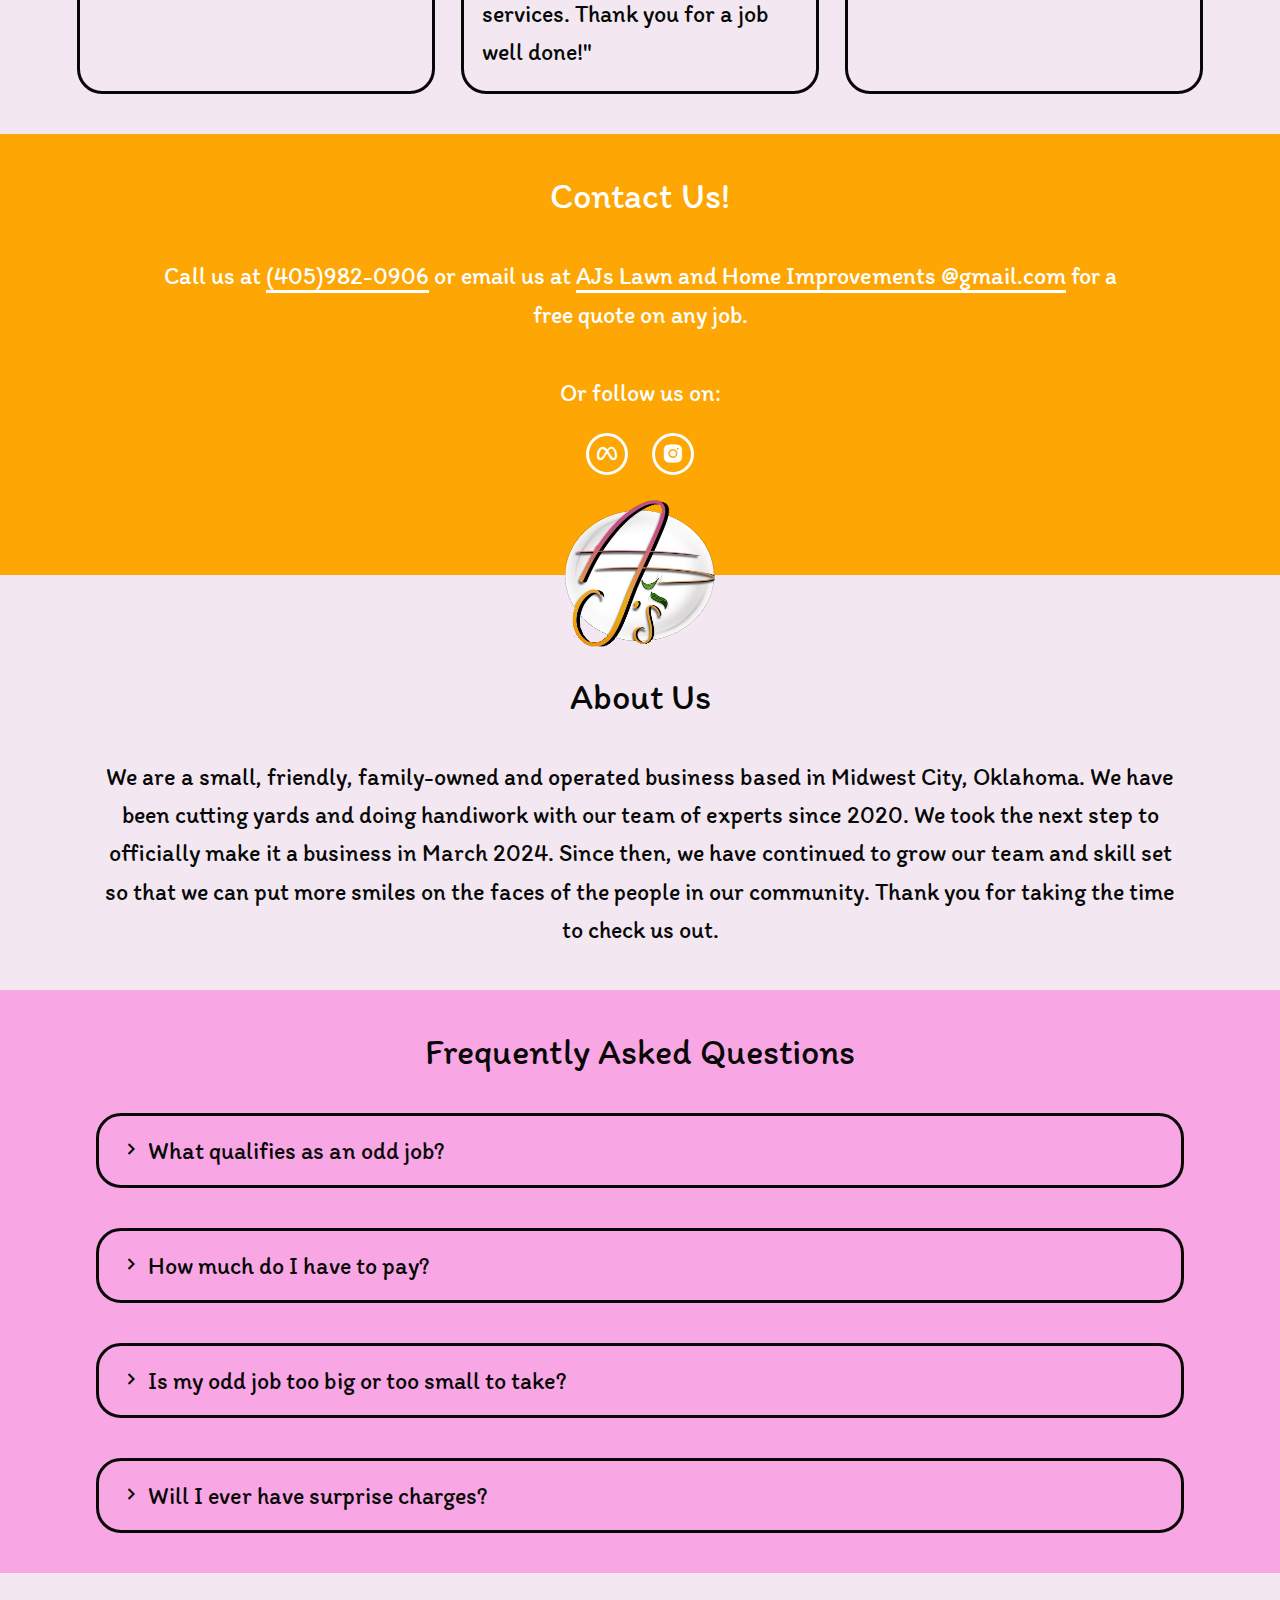
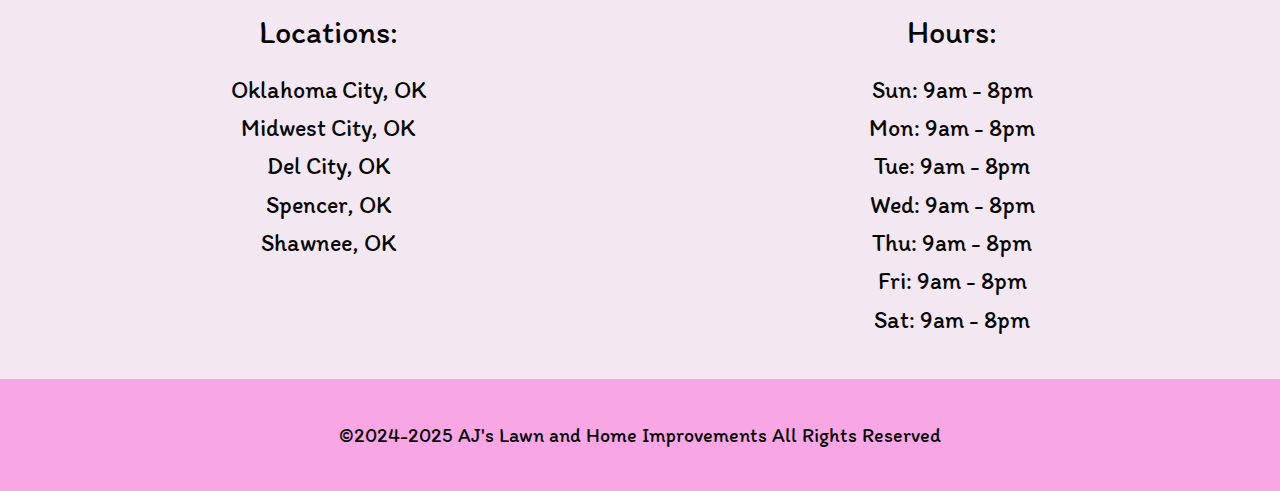
==== commit 94a2312b: "correcting some content" ====
--- a/index.html
+++ b/index.html
@@ -214,7 +214,7 @@
         <p>Call us at 
             <a href="tel:+14059820906">(405)982-0906</a> 
             or email  us at  
-            <a href="mailto:ajslawnandhomeimprovementservices@gmail.com">AJs Lawn and Home Improvement Services @gmail.com</a>
+            <a href="mailto:ajslawnandhomeimprovements@gmail.com">AJs Lawn and Home Improvements @gmail.com</a>
             for a free quote on any job.
         </p>
         <p>Or follow us on:</p>
@@ -315,7 +315,7 @@
                 </ul>
             </div>
         </div>
-        <div id="footer-btm">&copy;2024-2025 AJ's Lawn and Home Improvement Services All Rights Reserved</div>
+        <div id="footer-btm">&copy;2024-2025 AJ's Lawn and Home Improvements All Rights Reserved</div>
     </footer>
 
     <script src="script.js" defer></script>
